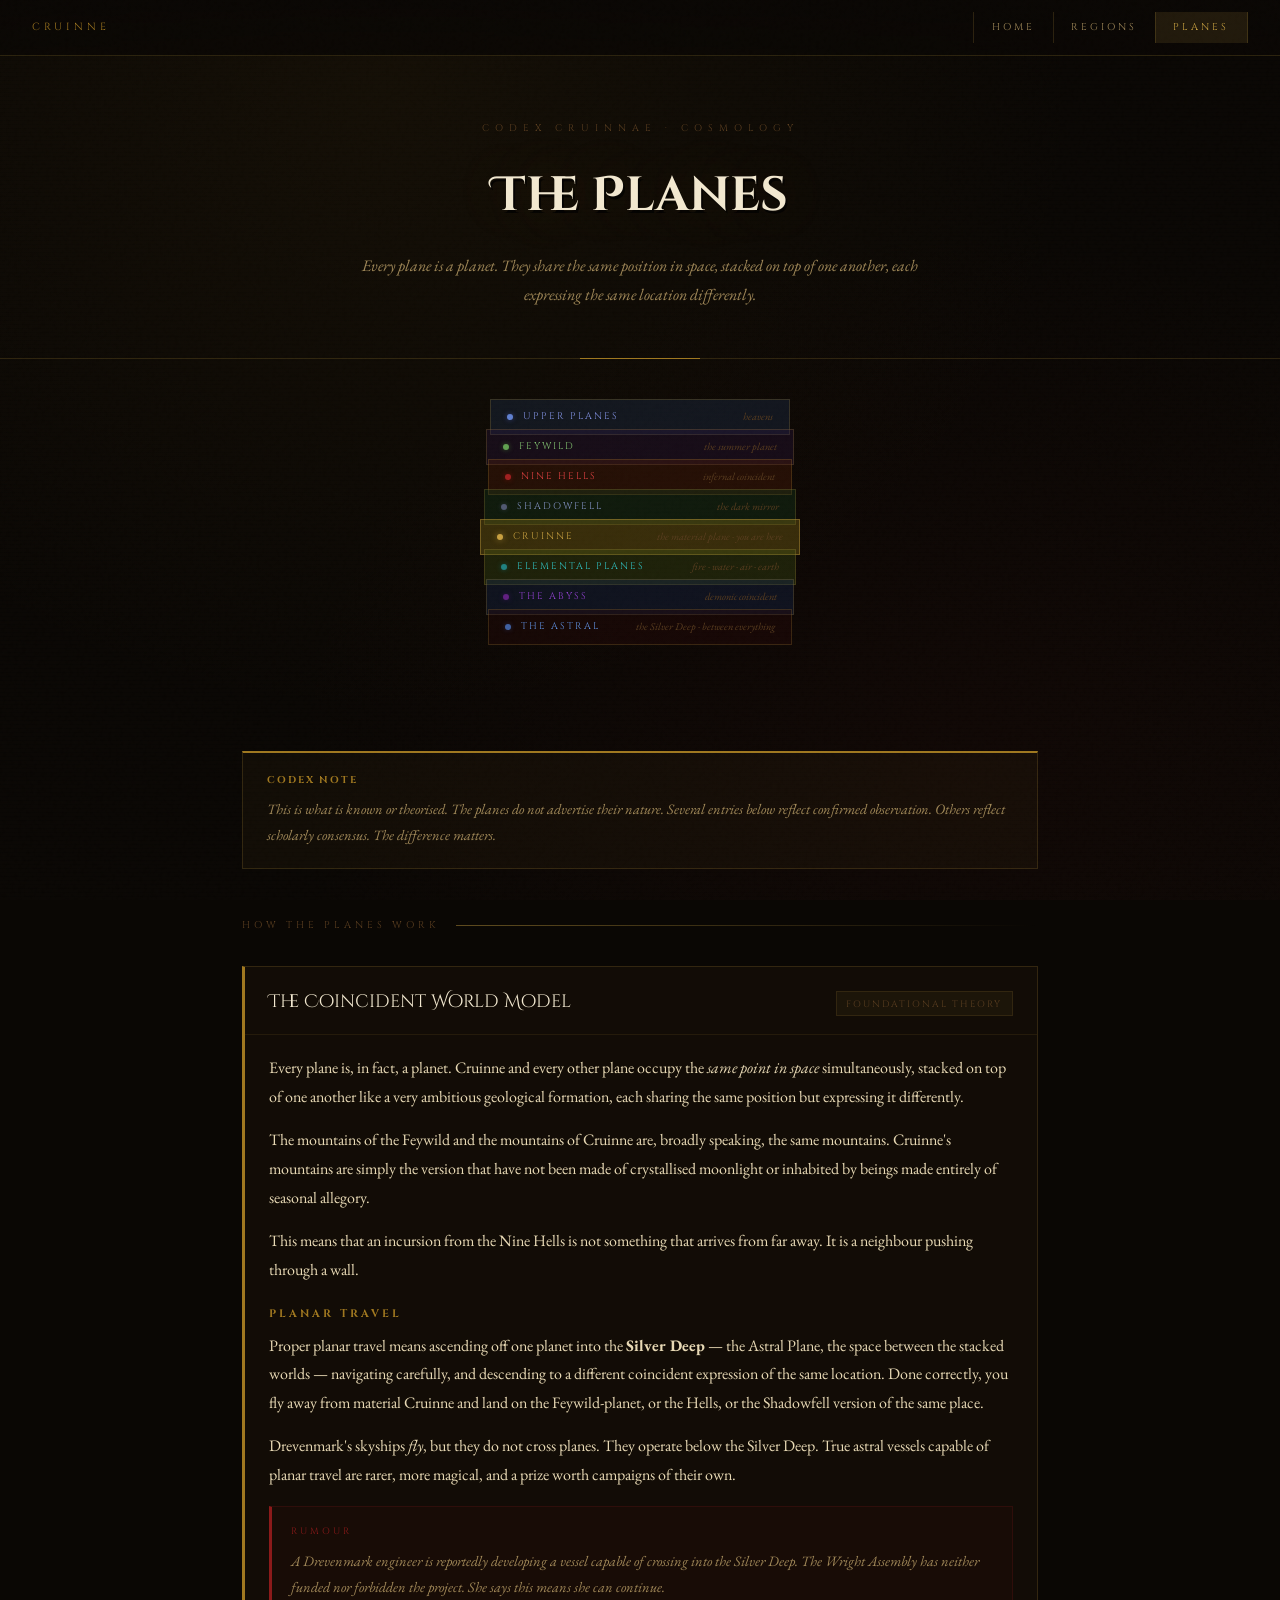
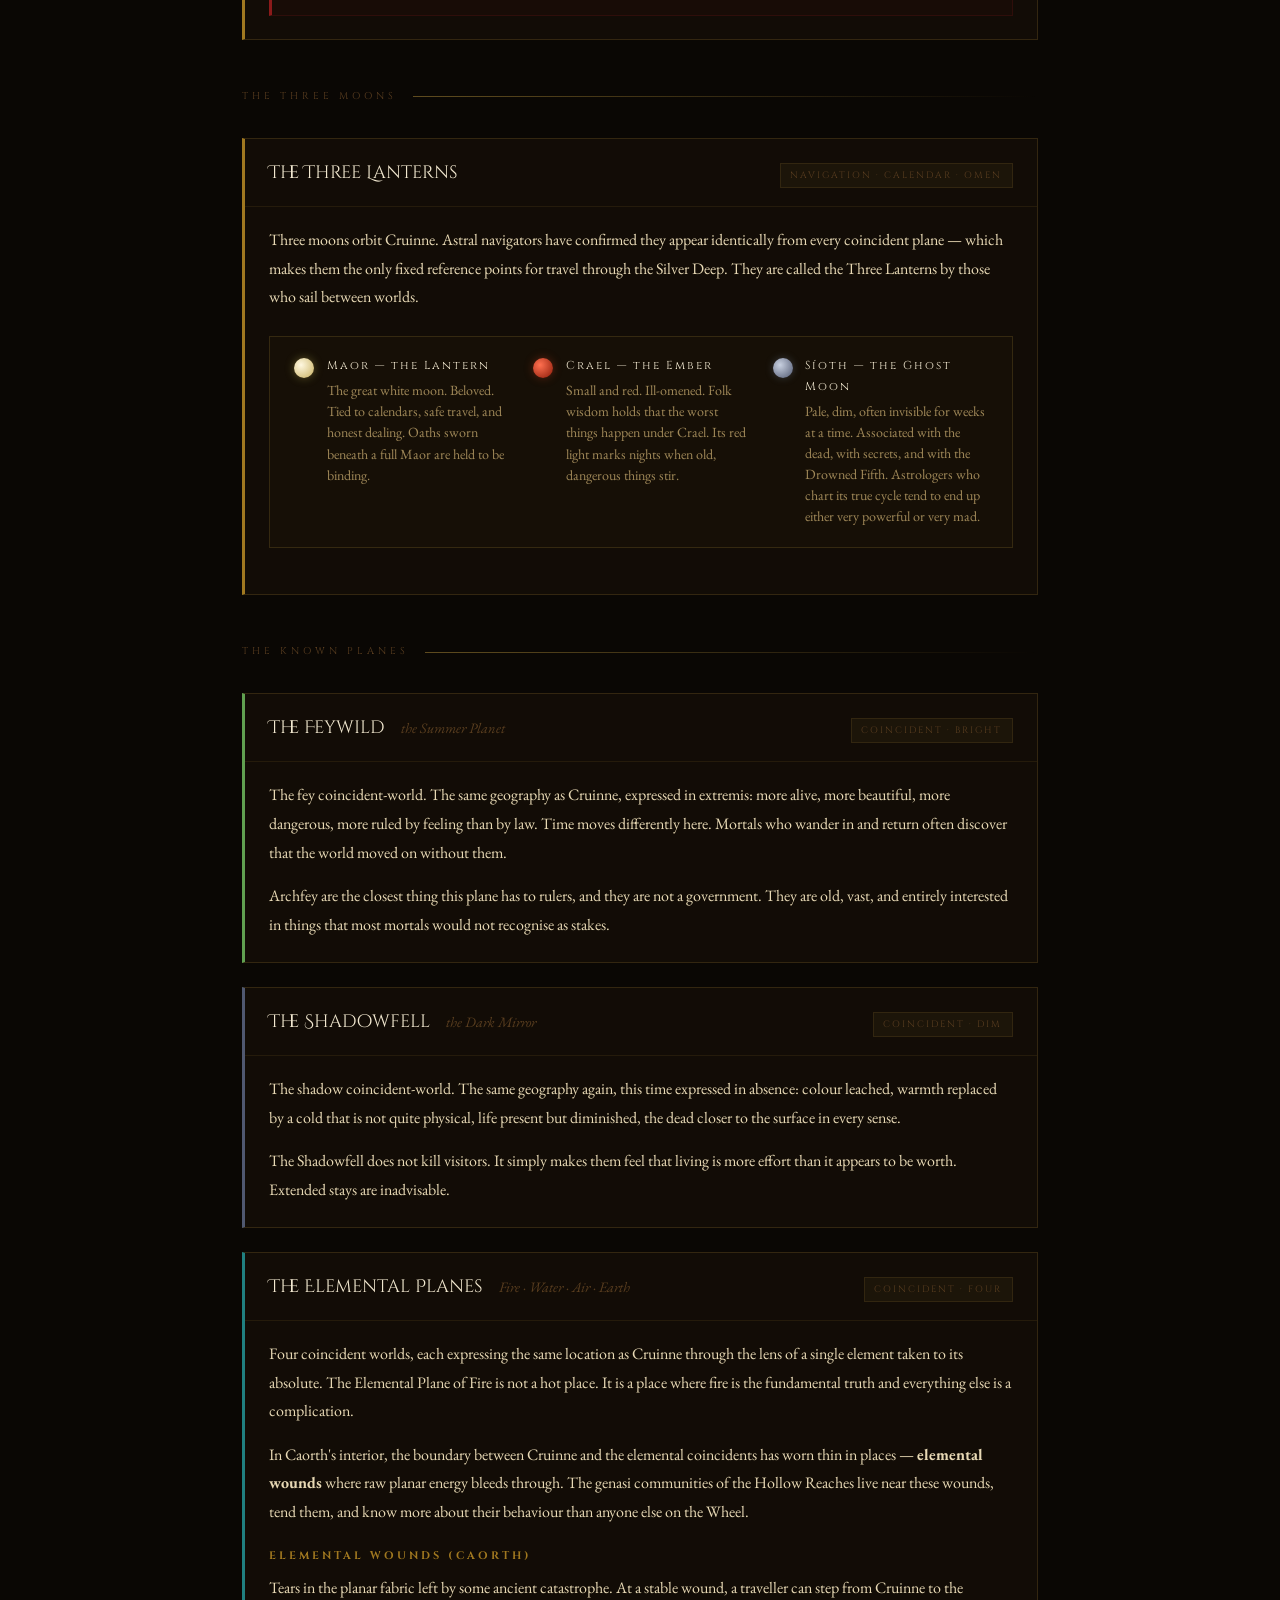
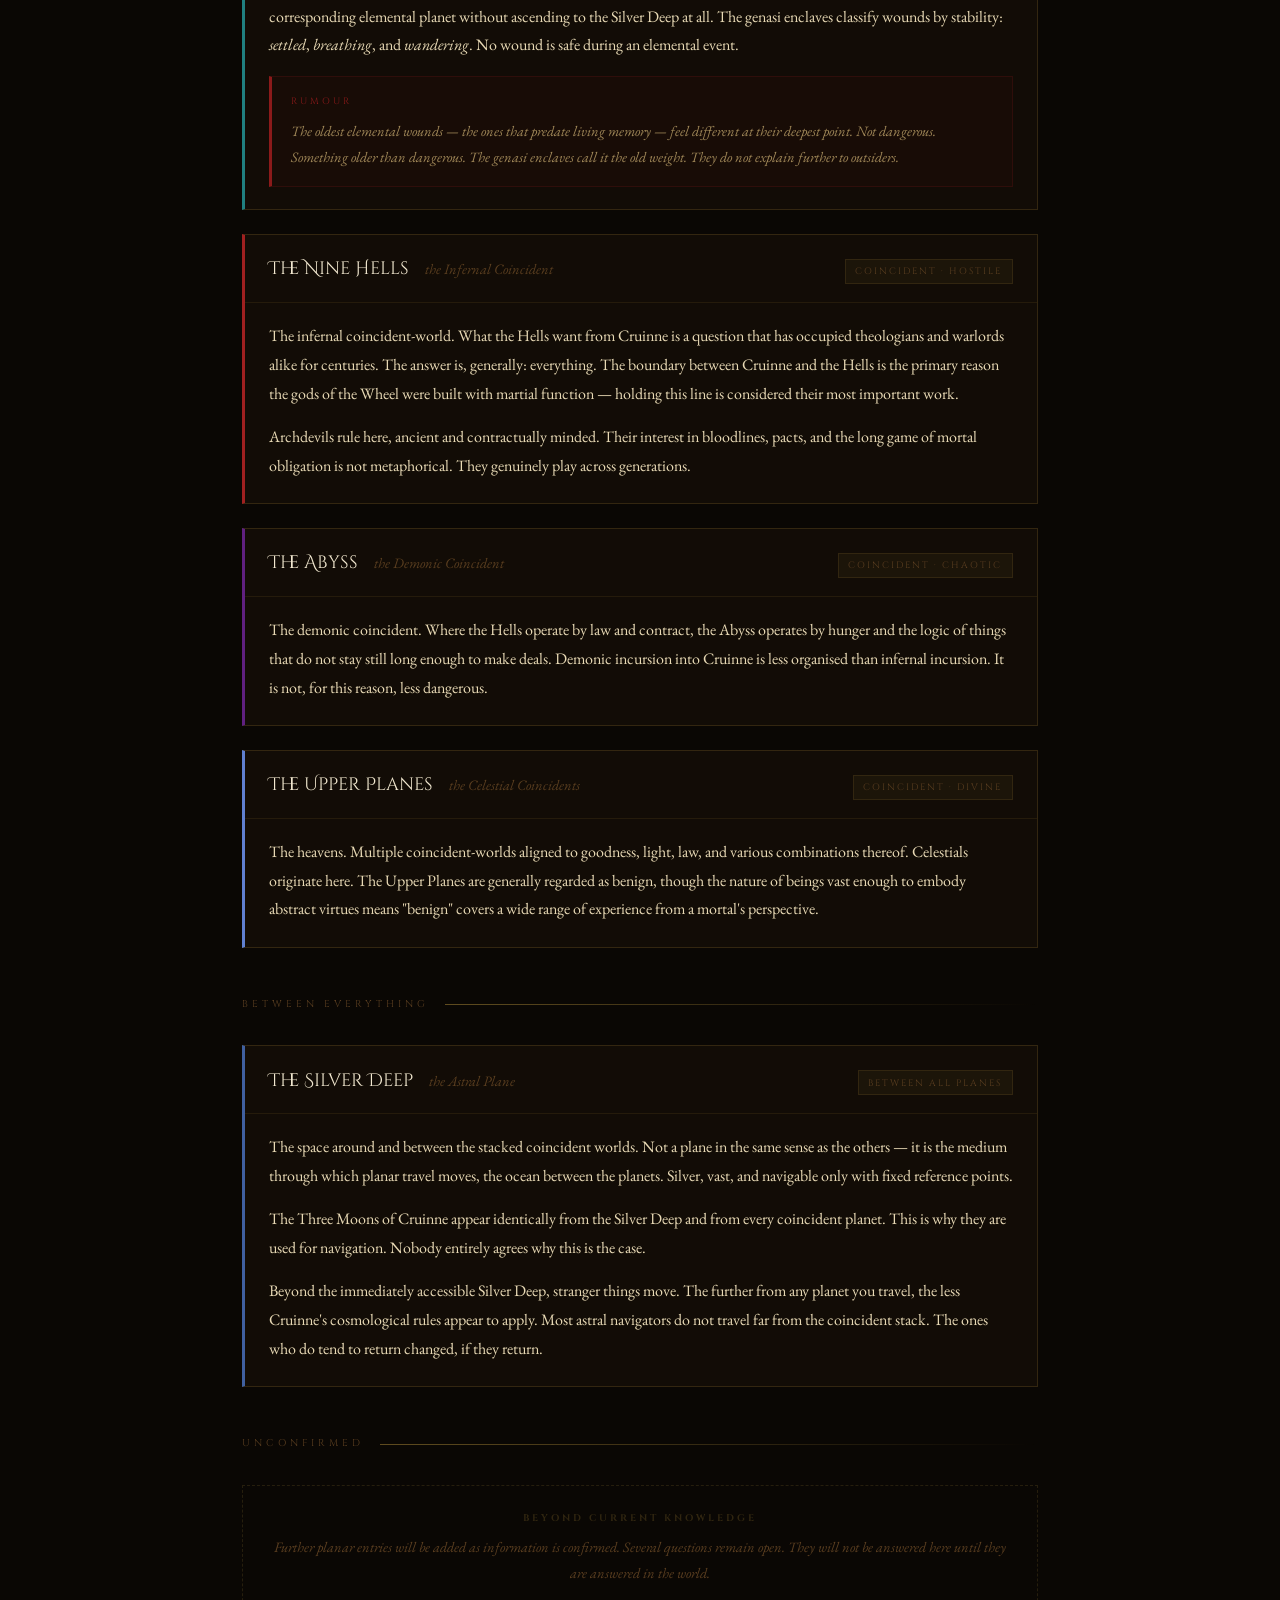
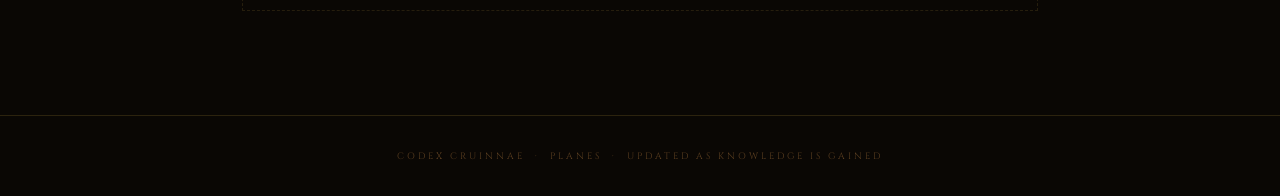
==== planes.html @ c281174d "Initial Cruinne codex site" ====
<!DOCTYPE html>
<html lang="en">
<head>
  <meta charset="UTF-8">
  <meta name="viewport" content="width=device-width, initial-scale=1.0">
  <title>Planes — Cruinne</title>
  <link rel="stylesheet" href="style.css">
  <style>
    /* stacked planes diagram */
    .planes-diagram {
      display: flex;
      justify-content: center;
      padding: 2.5rem 1rem 1.5rem;
      opacity: 0;
      animation: revealFade 1s ease 0.6s forwards;
    }

    .stack-container {
      position: relative;
      width: 320px;
      height: 280px;
      perspective: 600px;
    }

    .plane-slice {
      position: absolute;
      left: 0; right: 0;
      height: 36px;
      border: 1px solid rgba(200,160,64,0.2);
      display: flex;
      align-items: center;
      padding: 0 1rem;
      font-family: var(--font-heading);
      font-size: 0.6rem;
      letter-spacing: 2px;
      text-transform: uppercase;
      transition: border-color 0.25s, background 0.25s;
      cursor: default;
    }
    .plane-slice:hover {
      border-color: rgba(200,160,64,0.5);
      z-index: 10;
    }
    .plane-slice .slice-dot {
      width: 6px; height: 6px; border-radius: 50%;
      margin-right: 0.6rem; flex-shrink: 0;
    }
    .plane-slice .slice-label { flex: 1; }
    .plane-slice .slice-sub {
      font-style: italic;
      font-family: var(--font-body);
      font-size: 0.65rem;
      color: var(--text-faint);
      letter-spacing: 0;
      text-transform: none;
      margin-left: 0.5rem;
    }

    /* offset stacking */
    .ps-0  { top: 0;   background: rgba(30,50,80,0.35); left: 10px; right: 10px; }
    .ps-1  { top: 30px; background: rgba(40,20,60,0.35); left: 6px; right: 6px; }
    .ps-2  { top: 60px; background: rgba(80,30,10,0.35); left: 8px; right: 8px; }
    .ps-3  { top: 90px; background: rgba(20,60,30,0.35); left: 4px; right: 4px; }
    .ps-4  { top: 120px; background: rgba(120,100,20,0.4); left: 0; right: 0; border: 1px solid rgba(200,160,64,0.4); }
    .ps-5  { top: 150px; background: rgba(60,80,20,0.35); left: 4px; right: 4px; }
    .ps-6  { top: 180px; background: rgba(20,40,80,0.35); left: 6px; right: 6px; }
    .ps-7  { top: 210px; background: rgba(40,10,10,0.35); left: 8px; right: 8px; }

    .ps-4 .slice-label { color: var(--gold); }

    /* three moons note */
    .moons-note {
      display: flex;
      gap: 1.5rem;
      flex-wrap: wrap;
      margin: 1.5rem 0;
      padding: 1.2rem 1.5rem;
      background: rgba(26,18,8,0.6);
      border: 1px solid var(--border);
    }
    .moon-item {
      display: flex;
      align-items: flex-start;
      gap: 0.8rem;
      flex: 1;
      min-width: 180px;
    }
    .moon-orb {
      width: 20px; height: 20px;
      border-radius: 50%;
      flex-shrink: 0;
      margin-top: 0.1rem;
    }
    .moon-maor  { background: radial-gradient(circle at 35% 35%, #fff8e0, #c8b060); box-shadow: 0 0 10px rgba(200,180,80,0.4); }
    .moon-crael { background: radial-gradient(circle at 35% 35%, #ff7050, #8b1a08); box-shadow: 0 0 10px rgba(200,60,30,0.4); }
    .moon-sioth { background: radial-gradient(circle at 35% 35%, #c8d0e0, #505870); box-shadow: 0 0 8px rgba(140,150,180,0.3); }
    .moon-name  { font-family: var(--font-heading); font-size: 0.72rem; letter-spacing: 2px; color: var(--parchment); margin-bottom: 0.2rem; }
    .moon-desc  { font-size: 0.88rem; color: var(--text-secondary); line-height: 1.5; }

    /* plane entries: different accent colours */
    .entry.upper    { border-left-color: #6080d0; }
    .entry.material { border-left-color: var(--gold-dim); }
    .entry.feywild  { border-left-color: #60a050; }
    .entry.shadow   { border-left-color: #505870; }
    .entry.hells    { border-left-color: #a02020; }
    .entry.abyss    { border-left-color: #602080; }
    .entry.elemental{ border-left-color: #208080; }
    .entry.astral   { border-left-color: #4060a0; }

    .entry.upper:hover    { border-left-color: #8090e0; }
    .entry.material:hover { border-left-color: var(--gold); }
    .entry.feywild:hover  { border-left-color: #80d060; }
    .entry.shadow:hover   { border-left-color: #8090c0; }
    .entry.hells:hover    { border-left-color: #e04040; }
    .entry.abyss:hover    { border-left-color: #9040d0; }
    .entry.elemental:hover{ border-left-color: #30c0c0; }
    .entry.astral:hover   { border-left-color: #6090e0; }

    .unknown-block {
      border: 1px dashed rgba(200,160,64,0.15);
      padding: 1.5rem;
      text-align: center;
      color: var(--text-faint);
      font-style: italic;
      font-size: 0.9rem;
      margin-bottom: 1.5rem;
    }
    .unknown-block strong {
      display: block;
      font-family: var(--font-heading);
      font-style: normal;
      font-size: 0.6rem;
      letter-spacing: 3px;
      color: rgba(200,160,64,0.2);
      text-transform: uppercase;
      margin-bottom: 0.4rem;
    }
  </style>
</head>
<body>

<!-- NAVIGATION -->
<nav>
  <a class="nav-brand" href="index.html">Cruinne</a>
  <ul class="nav-links">
    <li><a href="index.html">Home</a></li>
    <li><a href="regions.html">Regions</a></li>
    <li><a href="planes.html" class="active">Planes</a></li>
  </ul>
</nav>

<div class="page">

  <!-- PAGE HERO -->
  <div class="page-hero">
    <div class="page-label">Codex Cruinnae · Cosmology</div>
    <h1 class="page-title">The Planes</h1>
    <p class="page-intro">Every plane is a planet. They share the same position in space, stacked on top of one another, each expressing the same location differently.</p>
  </div>

  <!-- STACK DIAGRAM -->
  <div class="planes-diagram">
    <div class="stack-container" aria-label="Diagram of coincident planes stacked in space">
      <div class="plane-slice ps-0">
        <span class="slice-dot" style="background:#6080d0; box-shadow: 0 0 5px rgba(80,100,200,0.5)"></span>
        <span class="slice-label" style="color:#8090e0">Upper Planes</span>
        <span class="slice-sub">heavens</span>
      </div>
      <div class="plane-slice ps-1">
        <span class="slice-dot" style="background:#60a050; box-shadow: 0 0 5px rgba(80,160,60,0.5)"></span>
        <span class="slice-label" style="color:#80c070">Feywild</span>
        <span class="slice-sub">the summer planet</span>
      </div>
      <div class="plane-slice ps-2">
        <span class="slice-dot" style="background:#a02020; box-shadow: 0 0 5px rgba(160,20,20,0.5)"></span>
        <span class="slice-label" style="color:#e04040">Nine Hells</span>
        <span class="slice-sub">infernal coincident</span>
      </div>
      <div class="plane-slice ps-3">
        <span class="slice-dot" style="background:#505870; box-shadow: 0 0 5px rgba(80,90,120,0.4)"></span>
        <span class="slice-label" style="color:#8090c0">Shadowfell</span>
        <span class="slice-sub">the dark mirror</span>
      </div>
      <div class="plane-slice ps-4">
        <span class="slice-dot" style="background:#c8a040; box-shadow: 0 0 6px rgba(200,160,64,0.6)"></span>
        <span class="slice-label">Cruinne</span>
        <span class="slice-sub">the material plane · you are here</span>
      </div>
      <div class="plane-slice ps-5">
        <span class="slice-dot" style="background:#208080; box-shadow: 0 0 5px rgba(20,120,120,0.5)"></span>
        <span class="slice-label" style="color:#30c0c0">Elemental Planes</span>
        <span class="slice-sub">fire · water · air · earth</span>
      </div>
      <div class="plane-slice ps-6">
        <span class="slice-dot" style="background:#602080; box-shadow: 0 0 5px rgba(80,20,120,0.5)"></span>
        <span class="slice-label" style="color:#9040d0">The Abyss</span>
        <span class="slice-sub">demonic coincident</span>
      </div>
      <div class="plane-slice ps-7">
        <span class="slice-dot" style="background:#4060a0; box-shadow: 0 0 5px rgba(60,90,160,0.4)"></span>
        <span class="slice-label" style="color:#6090e0">The Astral</span>
        <span class="slice-sub">the Silver Deep · between everything</span>
      </div>
    </div>
  </div>

  <!-- CONTENT -->
  <div class="content">

    <div class="codex-note">
      <strong>Codex Note</strong>
      This is what is known or theorised. The planes do not advertise their nature. Several entries below reflect confirmed observation. Others reflect scholarly consensus. The difference matters.
    </div>

    <!-- HOW IT WORKS -->
    <div class="section-divider" id="sd1">
      <span class="section-divider-label">How the Planes Work</span>
      <div class="section-divider-line"></div>
    </div>

    <div class="entry material" data-reveal>
      <div class="entry-header">
        <span class="entry-name">The Coincident World Model</span>
        <span class="entry-tag">Foundational Theory</span>
      </div>
      <div class="entry-body">
        <p>Every plane is, in fact, a planet. Cruinne and every other plane occupy the <em>same point in space</em> simultaneously, stacked on top of one another like a very ambitious geological formation, each sharing the same position but expressing it differently.</p>
        <p>The mountains of the Feywild and the mountains of Cruinne are, broadly speaking, the same mountains. Cruinne's mountains are simply the version that have not been made of crystallised moonlight or inhabited by beings made entirely of seasonal allegory.</p>
        <p>This means that an incursion from the Nine Hells is not something that arrives from far away. It is a neighbour pushing through a wall.</p>
        <h4>Planar Travel</h4>
        <p>Proper planar travel means ascending off one planet into the <strong>Silver Deep</strong> — the Astral Plane, the space between the stacked worlds — navigating carefully, and descending to a different coincident expression of the same location. Done correctly, you fly away from material Cruinne and land on the Feywild-planet, or the Hells, or the Shadowfell version of the same place.</p>
        <p>Drevenmark's skyships <em>fly</em>, but they do not cross planes. They operate below the Silver Deep. True astral vessels capable of planar travel are rarer, more magical, and a prize worth campaigns of their own.</p>
        <div class="rumour-box">
          A Drevenmark engineer is reportedly developing a vessel capable of crossing into the Silver Deep. The Wright Assembly has neither funded nor forbidden the project. She says this means she can continue.
        </div>
      </div>
    </div>

    <!-- THREE MOONS -->
    <div class="section-divider" id="sd2">
      <span class="section-divider-label">The Three Moons</span>
      <div class="section-divider-line"></div>
    </div>

    <div class="entry material" data-reveal>
      <div class="entry-header">
        <span class="entry-name">The Three Lanterns</span>
        <span class="entry-tag">Navigation · Calendar · Omen</span>
      </div>
      <div class="entry-body">
        <p>Three moons orbit Cruinne. Astral navigators have confirmed they appear identically from every coincident plane — which makes them the only fixed reference points for travel through the Silver Deep. They are called the Three Lanterns by those who sail between worlds.</p>
        <div class="moons-note">
          <div class="moon-item">
            <div class="moon-orb moon-maor"></div>
            <div>
              <div class="moon-name">Maor — the Lantern</div>
              <div class="moon-desc">The great white moon. Beloved. Tied to calendars, safe travel, and honest dealing. Oaths sworn beneath a full Maor are held to be binding.</div>
            </div>
          </div>
          <div class="moon-item">
            <div class="moon-orb moon-crael"></div>
            <div>
              <div class="moon-name">Crael — the Ember</div>
              <div class="moon-desc">Small and red. Ill-omened. Folk wisdom holds that the worst things happen under Crael. Its red light marks nights when old, dangerous things stir.</div>
            </div>
          </div>
          <div class="moon-item">
            <div class="moon-orb moon-sioth"></div>
            <div>
              <div class="moon-name">Síoth — the Ghost Moon</div>
              <div class="moon-desc">Pale, dim, often invisible for weeks at a time. Associated with the dead, with secrets, and with the Drowned Fifth. Astrologers who chart its true cycle tend to end up either very powerful or very mad.</div>
            </div>
          </div>
        </div>
      </div>
    </div>

    <!-- THE PLANES -->
    <div class="section-divider" id="sd3">
      <span class="section-divider-label">The Known Planes</span>
      <div class="section-divider-line"></div>
    </div>

    <div class="entry feywild" data-reveal>
      <div class="entry-header">
        <span class="entry-name">The Feywild</span>
        <span class="entry-epithet">the Summer Planet</span>
        <span class="entry-tag">Coincident · Bright</span>
      </div>
      <div class="entry-body">
        <p>The fey coincident-world. The same geography as Cruinne, expressed in extremis: more alive, more beautiful, more dangerous, more ruled by feeling than by law. Time moves differently here. Mortals who wander in and return often discover that the world moved on without them.</p>
        <p>Archfey are the closest thing this plane has to rulers, and they are not a government. They are old, vast, and entirely interested in things that most mortals would not recognise as stakes.</p>
      </div>
    </div>

    <div class="entry shadow" data-reveal>
      <div class="entry-header">
        <span class="entry-name">The Shadowfell</span>
        <span class="entry-epithet">the Dark Mirror</span>
        <span class="entry-tag">Coincident · Dim</span>
      </div>
      <div class="entry-body">
        <p>The shadow coincident-world. The same geography again, this time expressed in absence: colour leached, warmth replaced by a cold that is not quite physical, life present but diminished, the dead closer to the surface in every sense.</p>
        <p>The Shadowfell does not kill visitors. It simply makes them feel that living is more effort than it appears to be worth. Extended stays are inadvisable.</p>
      </div>
    </div>

    <div class="entry elemental" data-reveal>
      <div class="entry-header">
        <span class="entry-name">The Elemental Planes</span>
        <span class="entry-epithet">Fire · Water · Air · Earth</span>
        <span class="entry-tag">Coincident · Four</span>
      </div>
      <div class="entry-body">
        <p>Four coincident worlds, each expressing the same location as Cruinne through the lens of a single element taken to its absolute. The Elemental Plane of Fire is not a hot place. It is a place where fire is the fundamental truth and everything else is a complication.</p>
        <p>In Caorth's interior, the boundary between Cruinne and the elemental coincidents has worn thin in places — <strong>elemental wounds</strong> where raw planar energy bleeds through. The genasi communities of the Hollow Reaches live near these wounds, tend them, and know more about their behaviour than anyone else on the Wheel.</p>
        <h4>Elemental Wounds (Caorth)</h4>
        <p>Tears in the planar fabric left by some ancient catastrophe. At a stable wound, a traveller can step from Cruinne to the corresponding elemental planet without ascending to the Silver Deep at all. The genasi enclaves classify wounds by stability: <em>settled</em>, <em>breathing</em>, and <em>wandering</em>. No wound is safe during an elemental event.</p>
        <div class="rumour-box">
          The oldest elemental wounds — the ones that predate living memory — feel different at their deepest point. Not dangerous. Something older than dangerous. The genasi enclaves call it <em>the old weight</em>. They do not explain further to outsiders.
        </div>
      </div>
    </div>

    <div class="entry hells" data-reveal>
      <div class="entry-header">
        <span class="entry-name">The Nine Hells</span>
        <span class="entry-epithet">the Infernal Coincident</span>
        <span class="entry-tag">Coincident · Hostile</span>
      </div>
      <div class="entry-body">
        <p>The infernal coincident-world. What the Hells want from Cruinne is a question that has occupied theologians and warlords alike for centuries. The answer is, generally: everything. The boundary between Cruinne and the Hells is the primary reason the gods of the Wheel were built with martial function — holding this line is considered their most important work.</p>
        <p>Archdevils rule here, ancient and contractually minded. Their interest in bloodlines, pacts, and the long game of mortal obligation is not metaphorical. They genuinely play across generations.</p>
      </div>
    </div>

    <div class="entry abyss" data-reveal>
      <div class="entry-header">
        <span class="entry-name">The Abyss</span>
        <span class="entry-epithet">the Demonic Coincident</span>
        <span class="entry-tag">Coincident · Chaotic</span>
      </div>
      <div class="entry-body">
        <p>The demonic coincident. Where the Hells operate by law and contract, the Abyss operates by hunger and the logic of things that do not stay still long enough to make deals. Demonic incursion into Cruinne is less organised than infernal incursion. It is not, for this reason, less dangerous.</p>
      </div>
    </div>

    <div class="entry upper" data-reveal>
      <div class="entry-header">
        <span class="entry-name">The Upper Planes</span>
        <span class="entry-epithet">the Celestial Coincidents</span>
        <span class="entry-tag">Coincident · Divine</span>
      </div>
      <div class="entry-body">
        <p>The heavens. Multiple coincident-worlds aligned to goodness, light, law, and various combinations thereof. Celestials originate here. The Upper Planes are generally regarded as benign, though the nature of beings vast enough to embody abstract virtues means "benign" covers a wide range of experience from a mortal's perspective.</p>
      </div>
    </div>

    <!-- ASTRAL -->
    <div class="section-divider" id="sd4">
      <span class="section-divider-label">Between Everything</span>
      <div class="section-divider-line"></div>
    </div>

    <div class="entry astral" data-reveal>
      <div class="entry-header">
        <span class="entry-name">The Silver Deep</span>
        <span class="entry-epithet">the Astral Plane</span>
        <span class="entry-tag">Between All Planes</span>
      </div>
      <div class="entry-body">
        <p>The space around and between the stacked coincident worlds. Not a plane in the same sense as the others — it is the medium through which planar travel moves, the ocean between the planets. Silver, vast, and navigable only with fixed reference points.</p>
        <p>The Three Moons of Cruinne appear identically from the Silver Deep and from every coincident planet. This is why they are used for navigation. Nobody entirely agrees why this is the case.</p>
        <p>Beyond the immediately accessible Silver Deep, stranger things move. The further from any planet you travel, the less Cruinne's cosmological rules appear to apply. Most astral navigators do not travel far from the coincident stack. The ones who do tend to return changed, if they return.</p>
      </div>
    </div>

    <!-- UNKNOWN -->
    <div class="section-divider" id="sd5">
      <span class="section-divider-label">Unconfirmed</span>
      <div class="section-divider-line"></div>
    </div>

    <div class="unknown-block" data-reveal>
      <strong>Beyond Current Knowledge</strong>
      Further planar entries will be added as information is confirmed. Several questions remain open. They will not be answered here until they are answered in the world.
    </div>

  </div><!-- /content -->

  <footer>
    Codex Cruinnae &nbsp;·&nbsp; Planes &nbsp;·&nbsp; Updated as knowledge is gained
  </footer>
</div>

<script>
  const observer = new IntersectionObserver((entries) => {
    entries.forEach(e => {
      if (e.isIntersecting) {
        e.target.classList.add('visible');
        observer.unobserve(e.target);
      }
    });
  }, { threshold: 0.08 });

  document.querySelectorAll('[data-reveal], .section-divider').forEach((el, i) => {
    if (el.hasAttribute('data-reveal')) {
      el.style.transitionDelay = `${(i % 3) * 0.06}s`;
    }
    observer.observe(el);
  });
</script>

</body>
</html>
---- style.css ----
/* ═══════════════════════════════════════════════
   CRUINNE LORE CODEX — Shared Stylesheet
   ═══════════════════════════════════════════════ */

@import url('https://fonts.googleapis.com/css2?family=Cinzel+Decorative:wght@400;700&family=Cinzel:wght@400;600;700&family=EB+Garamond:ital,wght@0,400;0,500;0,600;1,400;1,500&display=swap');

/* ── RESET & ROOT ── */
*, *::before, *::after { margin: 0; padding: 0; box-sizing: border-box; }

:root {
  --ink:           #0a0704;
  --ink-mid:       #110d06;
  --ink-surface:   #1a1208;
  --parchment:     #f2e8d0;
  --parchment-dim: #d4c090;
  --parchment-ghost: rgba(242,232,208,0.06);
  --gold:          #c8a040;
  --gold-dim:      #a07820;
  --gold-ghost:    rgba(200,160,64,0.12);
  --ember:         #c04040;
  --ember-dim:     #8b1a1a;
  --text-primary:  #e8d9b5;
  --text-secondary:#a08858;
  --text-faint:    #5a3e20;
  --border:        rgba(200,160,64,0.18);
  --border-strong: rgba(200,160,64,0.45);
  --scan-line:     rgba(0,0,0,0.18);

  --font-display:  'Cinzel Decorative', serif;
  --font-heading:  'Cinzel', serif;
  --font-body:     'EB Garamond', Georgia, serif;

  --ease-out: cubic-bezier(0.16, 1, 0.3, 1);
}

html { scroll-behavior: smooth; }

body {
  background-color: var(--ink);
  background-image:
    radial-gradient(ellipse at 30% 10%, rgba(160,120,32,0.07) 0%, transparent 55%),
    radial-gradient(ellipse at 75% 85%, rgba(139,26,26,0.05) 0%, transparent 50%),
    repeating-linear-gradient(
      0deg,
      transparent,
      transparent 3px,
      var(--scan-line) 3px,
      var(--scan-line) 4px
    );
  background-attachment: fixed;
  color: var(--text-primary);
  font-family: var(--font-body);
  font-size: 17px;
  line-height: 1.8;
  min-height: 100vh;
  cursor: default;
}

/* Grain overlay */
body::before {
  content: '';
  position: fixed;
  inset: 0;
  background-image: url("data:image/svg+xml,%3Csvg viewBox='0 0 256 256' xmlns='http://www.w3.org/2000/svg'%3E%3Cfilter id='noise'%3E%3CfeTurbulence type='fractalNoise' baseFrequency='0.9' numOctaves='4' stitchTiles='stitch'/%3E%3C/filter%3E%3Crect width='100%25' height='100%25' filter='url(%23noise)' opacity='0.04'/%3E%3C/svg%3E");
  pointer-events: none;
  z-index: 9999;
  opacity: 0.4;
}

/* ── NAVIGATION ── */
nav {
  position: fixed;
  top: 0;
  left: 0;
  right: 0;
  z-index: 100;
  background: linear-gradient(to bottom, rgba(10,7,4,0.97), rgba(10,7,4,0.85));
  border-bottom: 1px solid var(--border);
  backdrop-filter: blur(8px);
  -webkit-backdrop-filter: blur(8px);
  padding: 0 2rem;
  height: 56px;
  display: flex;
  align-items: center;
  justify-content: space-between;
}

.nav-brand {
  font-family: var(--font-heading);
  font-size: 0.65rem;
  letter-spacing: 4px;
  color: var(--gold-dim);
  text-transform: uppercase;
  text-decoration: none;
  transition: color 0.2s;
}
.nav-brand:hover { color: var(--gold); }

.nav-links {
  display: flex;
  align-items: center;
  gap: 0;
  list-style: none;
}

.nav-links a {
  font-family: var(--font-heading);
  font-size: 0.62rem;
  letter-spacing: 3px;
  text-transform: uppercase;
  color: var(--text-secondary);
  text-decoration: none;
  padding: 0.4rem 1.1rem;
  border-left: 1px solid var(--border);
  transition: color 0.2s, background 0.2s;
  display: block;
}
.nav-links a:hover,
.nav-links a.active {
  color: var(--gold);
  background: var(--gold-ghost);
}
.nav-links li:last-child a { border-right: 1px solid var(--border); }

/* ── PAGE WRAPPER ── */
.page {
  padding-top: 56px;
  min-height: 100vh;
}

/* ── HERO (landing) ── */
.hero {
  display: flex;
  flex-direction: column;
  align-items: center;
  justify-content: center;
  min-height: calc(100vh - 56px);
  padding: 4rem 2rem;
  text-align: center;
  position: relative;
  overflow: hidden;
}

.hero::before {
  content: '';
  position: absolute;
  inset: 0;
  background:
    radial-gradient(ellipse 70% 50% at 50% 45%, rgba(160,120,32,0.08) 0%, transparent 70%),
    radial-gradient(ellipse 40% 30% at 50% 45%, rgba(200,160,64,0.05) 0%, transparent 60%);
  pointer-events: none;
}

/* Decorative circle behind title */
.hero-ring {
  position: absolute;
  width: 600px;
  height: 600px;
  border-radius: 50%;
  border: 1px solid rgba(200,160,64,0.06);
  top: 50%;
  left: 50%;
  transform: translate(-50%, -50%);
  pointer-events: none;
}
.hero-ring::before {
  content: '';
  position: absolute;
  inset: 30px;
  border-radius: 50%;
  border: 1px solid rgba(200,160,64,0.04);
}

.hero-eyebrow {
  font-family: var(--font-heading);
  font-size: 0.65rem;
  letter-spacing: 6px;
  color: var(--text-faint);
  text-transform: uppercase;
  margin-bottom: 1.5rem;
  opacity: 0;
  animation: revealUp 0.8s var(--ease-out) 0.2s forwards;
}

.hero-title {
  font-family: var(--font-display);
  font-size: clamp(2.2rem, 6vw, 4.5rem);
  font-weight: 700;
  color: var(--parchment);
  line-height: 1.1;
  text-shadow:
    0 0 80px rgba(200,160,64,0.3),
    0 0 160px rgba(200,160,64,0.1),
    2px 4px 0 rgba(0,0,0,0.8);
  margin-bottom: 1rem;
  opacity: 0;
  animation: revealUp 1s var(--ease-out) 0.45s forwards;
}

.hero-subtitle {
  font-family: var(--font-body);
  font-style: italic;
  font-size: clamp(1rem, 2.5vw, 1.4rem);
  color: var(--text-secondary);
  margin-bottom: 3.5rem;
  opacity: 0;
  animation: revealUp 0.8s var(--ease-out) 0.7s forwards;
}

.hero-rule {
  width: 200px;
  height: 1px;
  background: linear-gradient(to right, transparent, var(--gold-dim), transparent);
  margin: 0 auto 3.5rem;
  opacity: 0;
  animation: revealFade 0.8s ease 0.9s forwards;
}

/* ── LORE CARDS (landing navigation) ── */
.lore-cards {
  display: flex;
  gap: 1.5rem;
  flex-wrap: wrap;
  justify-content: center;
  opacity: 0;
  animation: revealUp 0.8s var(--ease-out) 1.1s forwards;
}

.lore-card {
  display: block;
  text-decoration: none;
  width: 240px;
  padding: 2rem 1.5rem 1.8rem;
  background: rgba(26,18,8,0.8);
  border: 1px solid var(--border);
  border-top: 2px solid var(--gold-dim);
  position: relative;
  overflow: hidden;
  transition: border-color 0.3s, transform 0.3s var(--ease-out), box-shadow 0.3s;
}

.lore-card::before {
  content: '';
  position: absolute;
  inset: 0;
  background: linear-gradient(135deg, var(--gold-ghost) 0%, transparent 60%);
  opacity: 0;
  transition: opacity 0.3s;
}

.lore-card:hover {
  border-color: var(--gold);
  border-top-color: var(--gold);
  transform: translateY(-4px);
  box-shadow: 0 8px 40px rgba(200,160,64,0.12), 0 0 0 1px rgba(200,160,64,0.1);
}
.lore-card:hover::before { opacity: 1; }

.lore-card-glyph {
  font-size: 1.8rem;
  color: var(--gold-dim);
  margin-bottom: 1rem;
  display: block;
  transition: color 0.3s;
}
.lore-card:hover .lore-card-glyph { color: var(--gold); }

.lore-card-title {
  font-family: var(--font-heading);
  font-size: 0.8rem;
  letter-spacing: 3px;
  text-transform: uppercase;
  color: var(--parchment);
  margin-bottom: 0.5rem;
  display: block;
}

.lore-card-desc {
  font-family: var(--font-body);
  font-size: 0.88rem;
  color: var(--text-secondary);
  line-height: 1.5;
}

.lore-card-arrow {
  position: absolute;
  bottom: 1rem;
  right: 1.2rem;
  font-family: var(--font-heading);
  font-size: 0.6rem;
  letter-spacing: 2px;
  color: var(--text-faint);
  text-transform: uppercase;
  transition: color 0.3s, right 0.3s;
}
.lore-card:hover .lore-card-arrow {
  color: var(--gold-dim);
  right: 0.9rem;
}

/* ── INNER PAGE HERO ── */
.page-hero {
  padding: 4rem 2rem 3rem;
  text-align: center;
  position: relative;
  border-bottom: 1px solid var(--border);
}

.page-hero::after {
  content: '';
  position: absolute;
  bottom: -1px;
  left: 50%;
  transform: translateX(-50%);
  width: 120px;
  height: 1px;
  background: var(--gold-dim);
}

.page-label {
  font-family: var(--font-heading);
  font-size: 0.6rem;
  letter-spacing: 6px;
  color: var(--text-faint);
  text-transform: uppercase;
  margin-bottom: 1rem;
  opacity: 0;
  animation: revealUp 0.6s var(--ease-out) 0.1s forwards;
}

.page-title {
  font-family: var(--font-display);
  font-size: clamp(1.8rem, 4vw, 3rem);
  color: var(--parchment);
  text-shadow: 0 0 60px rgba(200,160,64,0.2), 2px 3px 0 rgba(0,0,0,0.8);
  margin-bottom: 0.8rem;
  opacity: 0;
  animation: revealUp 0.7s var(--ease-out) 0.25s forwards;
}

.page-intro {
  font-style: italic;
  color: var(--text-secondary);
  max-width: 600px;
  margin: 0 auto;
  font-size: 1rem;
  opacity: 0;
  animation: revealUp 0.6s var(--ease-out) 0.4s forwards;
}

/* ── CONTENT AREA ── */
.content {
  max-width: 860px;
  margin: 0 auto;
  padding: 3rem 2rem 5rem;
}

/* ── ENTRY BLOCKS ── */
.entry {
  border: 1px solid var(--border);
  border-left: 3px solid var(--gold-dim);
  margin-bottom: 1.5rem;
  background: rgba(26,18,8,0.5);
  opacity: 0;
  transform: translateY(12px);
  transition: opacity 0.6s ease, transform 0.6s var(--ease-out),
              border-color 0.25s, box-shadow 0.25s;
}
.entry.visible {
  opacity: 1;
  transform: translateY(0);
}
.entry:hover {
  border-left-color: var(--gold);
  box-shadow: -2px 0 20px rgba(200,160,64,0.08), inset 0 0 40px rgba(200,160,64,0.02);
}

.entry-header {
  padding: 1.2rem 1.5rem 1rem;
  border-bottom: 1px solid rgba(200,160,64,0.1);
  display: flex;
  align-items: baseline;
  gap: 1rem;
  flex-wrap: wrap;
}

.entry-name {
  font-family: var(--font-display);
  font-size: 1.1rem;
  color: var(--parchment);
  flex-shrink: 0;
}

.entry-epithet {
  font-style: italic;
  color: var(--text-faint);
  font-size: 0.9rem;
}

.entry-tag {
  margin-left: auto;
  font-family: var(--font-heading);
  font-size: 0.58rem;
  letter-spacing: 2px;
  color: var(--text-faint);
  text-transform: uppercase;
  background: rgba(200,160,64,0.06);
  border: 1px solid rgba(200,160,64,0.12);
  padding: 0.2rem 0.6rem;
  white-space: nowrap;
}

.entry-body {
  padding: 1.2rem 1.5rem 1.4rem;
}

.entry-body p {
  color: var(--text-primary);
  margin-bottom: 0.9rem;
  font-size: 1rem;
  line-height: 1.8;
}
.entry-body p:last-child { margin-bottom: 0; }

.entry-body h4 {
  font-family: var(--font-heading);
  font-size: 0.68rem;
  letter-spacing: 3px;
  color: var(--gold-dim);
  text-transform: uppercase;
  margin: 1.2rem 0 0.5rem;
}

/* ── RUMOUR BOX ── */
.rumour-box {
  background: rgba(139,26,26,0.06);
  border: 1px solid rgba(139,26,26,0.2);
  border-left: 3px solid var(--ember-dim);
  padding: 1rem 1.2rem;
  margin-top: 1rem;
  font-size: 0.9rem;
  font-style: italic;
  color: var(--text-secondary);
}

.rumour-box::before {
  content: 'Rumour';
  display: block;
  font-family: var(--font-heading);
  font-style: normal;
  font-size: 0.58rem;
  letter-spacing: 3px;
  color: var(--ember-dim);
  text-transform: uppercase;
  margin-bottom: 0.5rem;
}

/* ── SECTION DIVIDER ── */
.section-divider {
  display: flex;
  align-items: center;
  gap: 1rem;
  margin: 3rem 0 2rem;
  opacity: 0;
  animation: revealFade 0.8s ease forwards;
}
.section-divider.visible { opacity: 1; }

.section-divider-label {
  font-family: var(--font-heading);
  font-size: 0.62rem;
  letter-spacing: 4px;
  color: var(--text-faint);
  text-transform: uppercase;
  white-space: nowrap;
}

.section-divider-line {
  flex: 1;
  height: 1px;
  background: linear-gradient(to right, var(--border-strong), transparent);
}

/* ── CODEX NOTE ── */
.codex-note {
  background: rgba(200,160,64,0.04);
  border: 1px solid var(--border);
  border-top: 2px solid var(--gold-dim);
  padding: 1.2rem 1.5rem;
  margin-bottom: 2.5rem;
  font-size: 0.9rem;
  color: var(--text-secondary);
  font-style: italic;
}
.codex-note strong {
  font-family: var(--font-heading);
  font-style: normal;
  font-size: 0.62rem;
  letter-spacing: 2px;
  color: var(--gold-dim);
  display: block;
  margin-bottom: 0.4rem;
  text-transform: uppercase;
}

/* ── FOOTER ── */
footer {
  border-top: 1px solid var(--border);
  padding: 2rem;
  text-align: center;
  font-family: var(--font-heading);
  font-size: 0.58rem;
  letter-spacing: 3px;
  color: var(--text-faint);
  text-transform: uppercase;
}

/* ── ANIMATIONS ── */
@keyframes revealUp {
  from { opacity: 0; transform: translateY(16px); }
  to   { opacity: 1; transform: translateY(0); }
}

@keyframes revealFade {
  from { opacity: 0; }
  to   { opacity: 1; }
}

/* ── UTILITIES ── */
.ornament {
  color: var(--gold-dim);
  font-size: 0.8rem;
  letter-spacing: 6px;
}

/* ── RESPONSIVE ── */
@media (max-width: 600px) {
  nav { padding: 0 1rem; }
  .nav-brand { display: none; }
  .nav-links a { padding: 0.4rem 0.7rem; letter-spacing: 2px; font-size: 0.58rem; }
  .hero { padding: 3rem 1.2rem; }
  .lore-card { width: 100%; max-width: 320px; }
  .content { padding: 2rem 1.2rem 4rem; }
  .entry-header { flex-direction: column; gap: 0.3rem; }
  .entry-tag { margin-left: 0; }
}
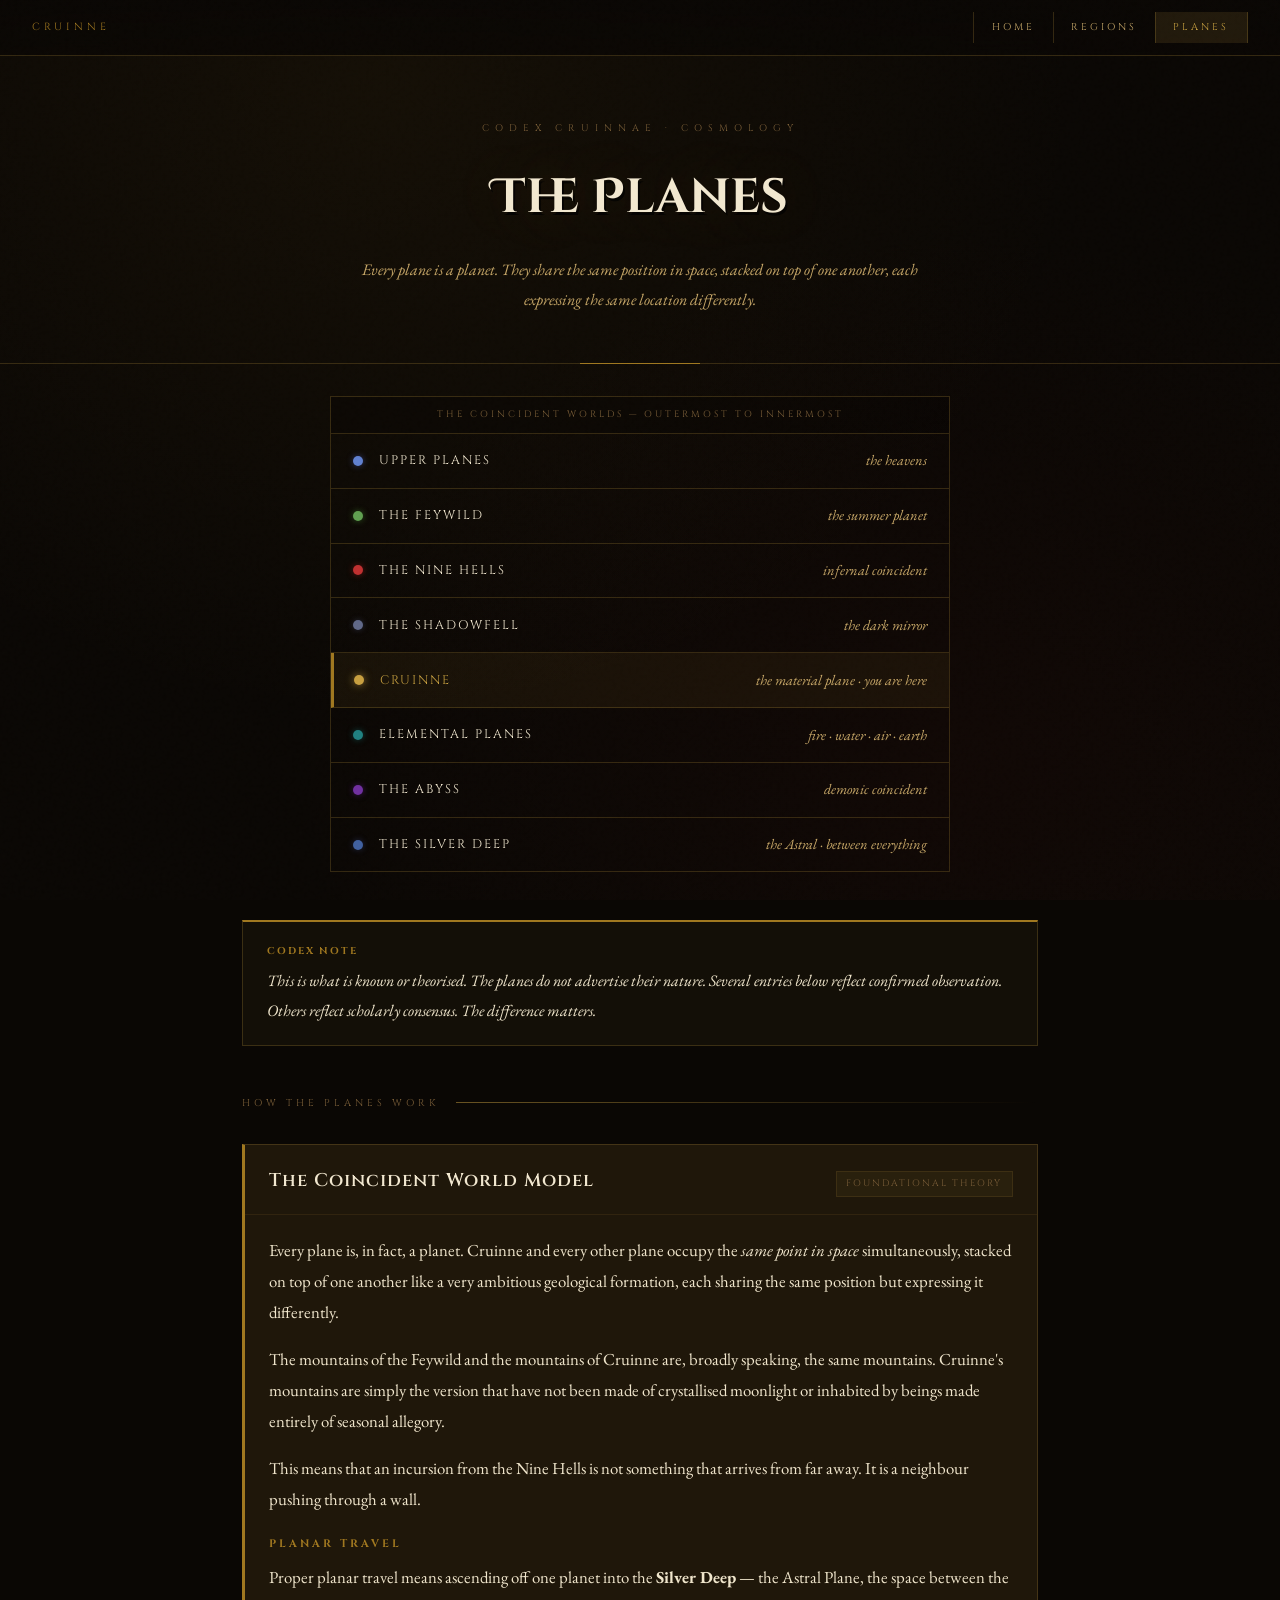
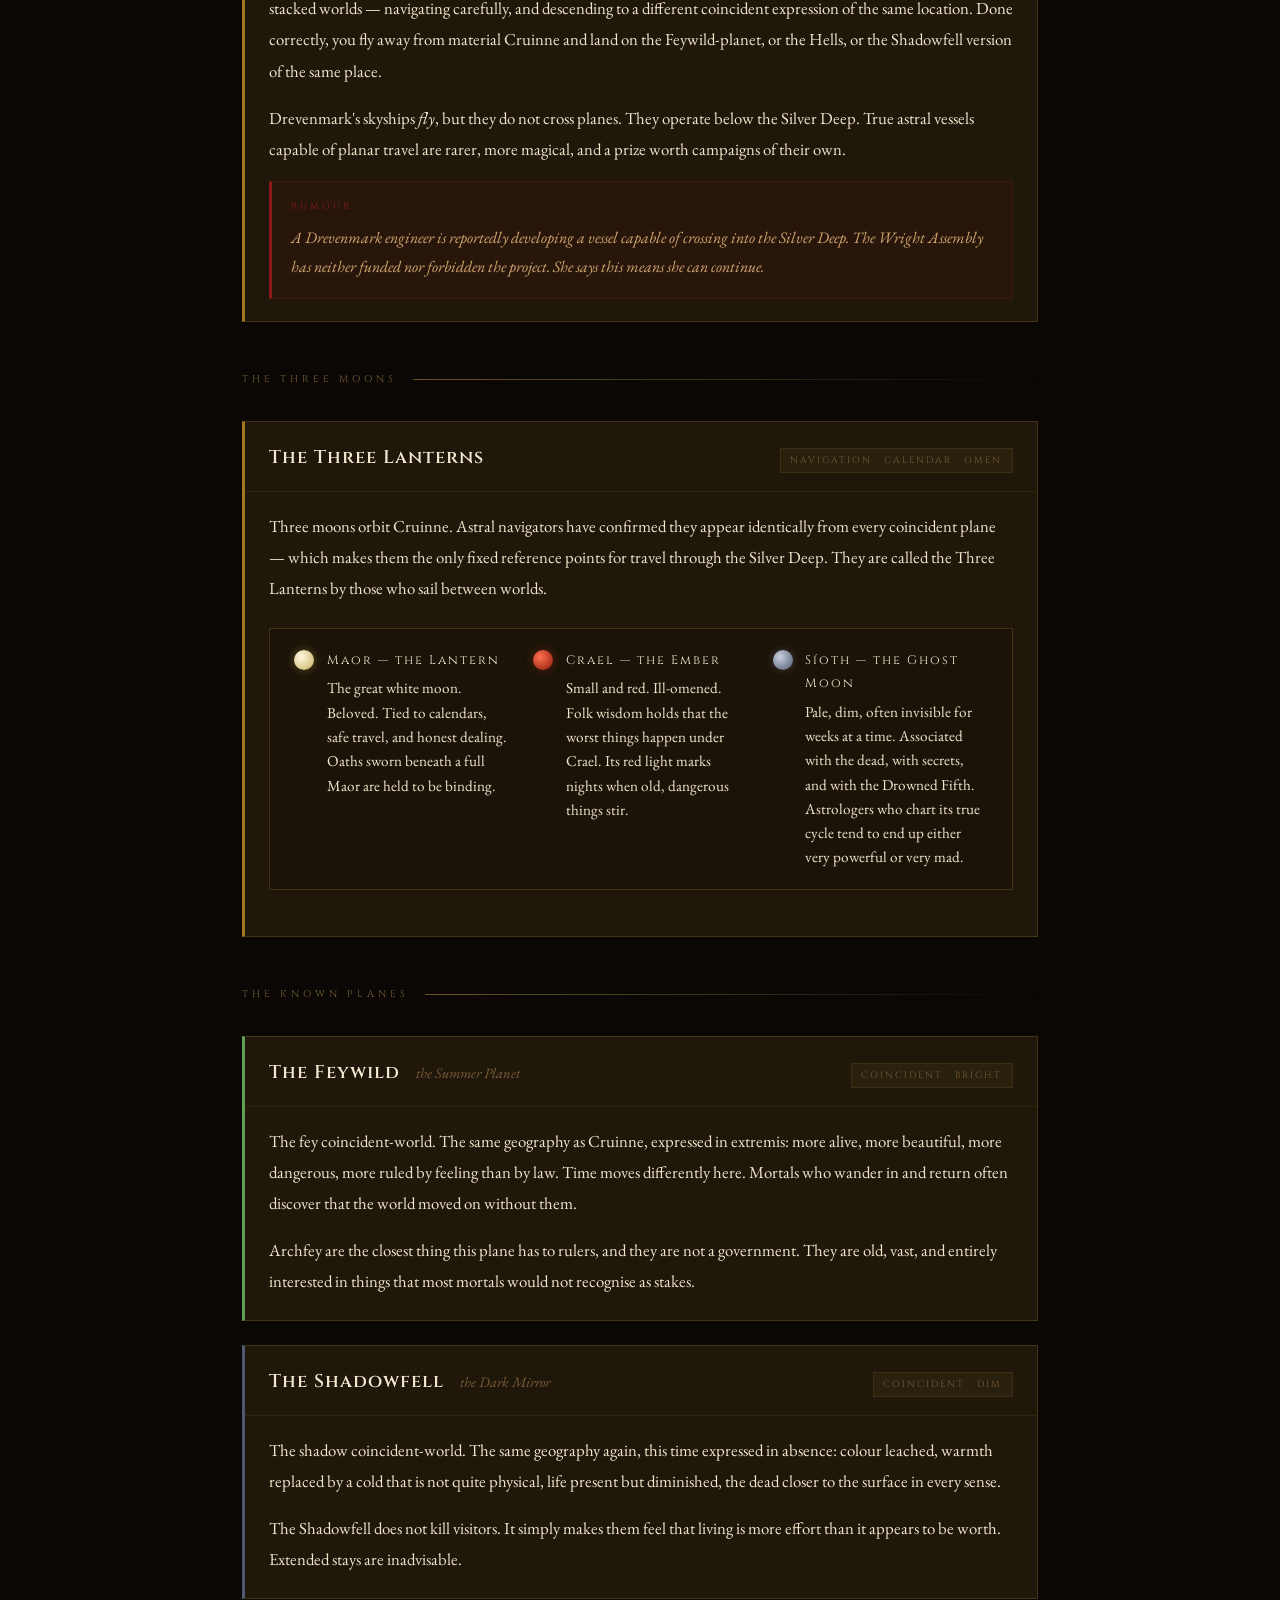
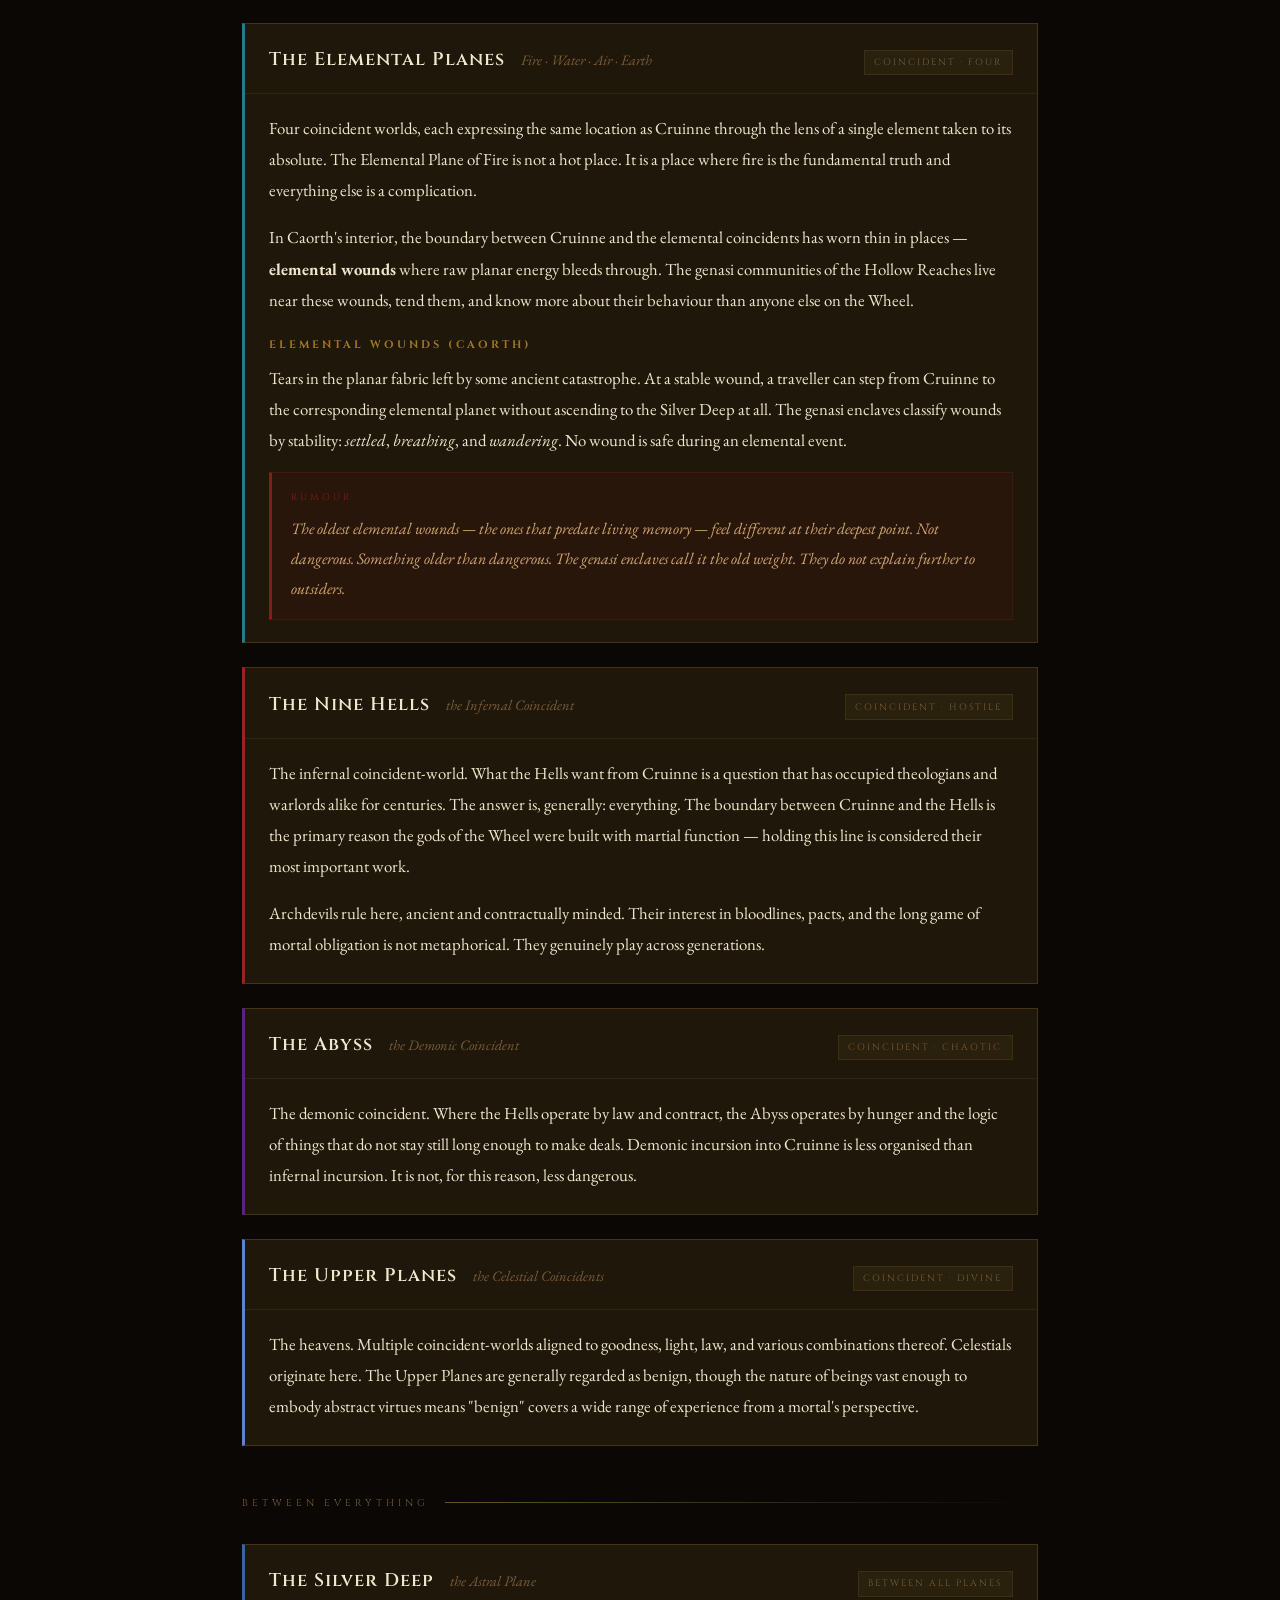
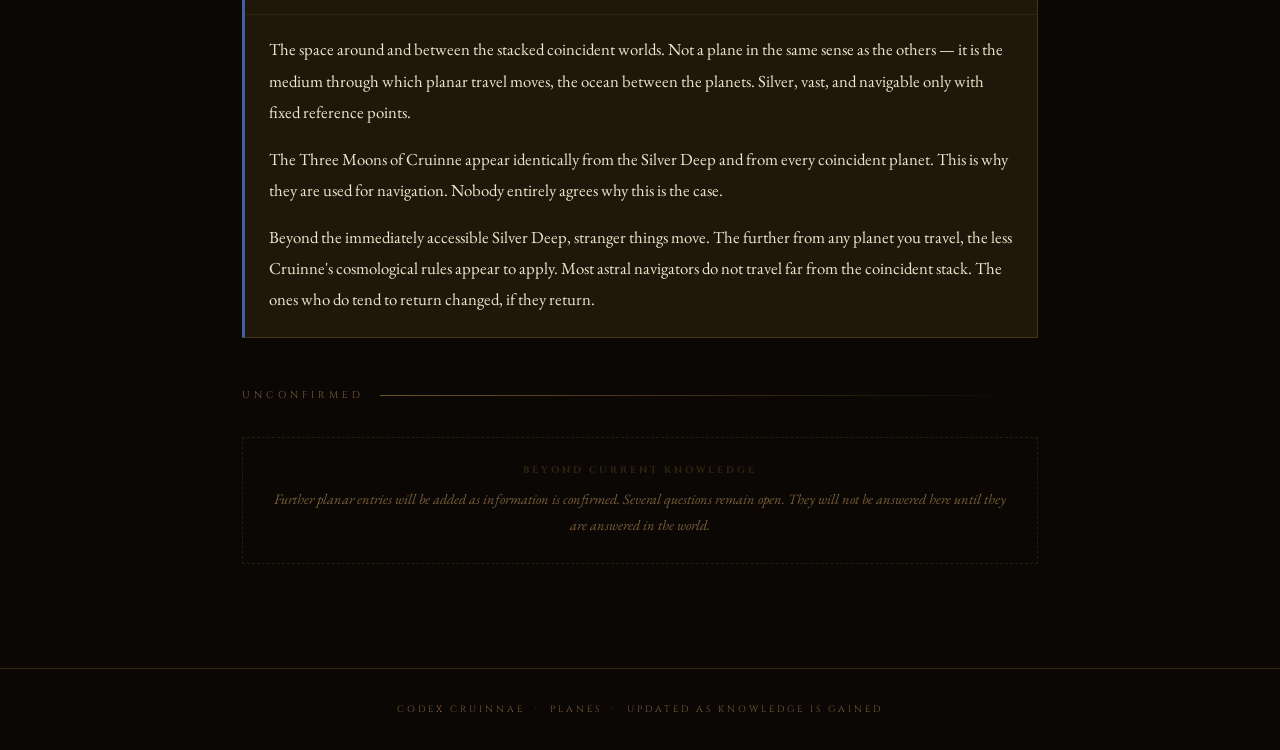
==== commit dcebda23: "Replace illegible SVG diagrams with readable CSS layouts" ====
--- a/planes.html
+++ b/planes.html
@@ -6,67 +6,73 @@
   <title>Planes — Cruinne</title>
   <link rel="stylesheet" href="style.css">
   <style>
-    /* stacked planes diagram */
-    .planes-diagram {
-      display: flex;
-      justify-content: center;
-      padding: 2.5rem 1rem 1.5rem;
+    /* stacked planes overview — CSS list replacing SVG */
+    .planes-stack {
+      max-width: 620px;
+      margin: 2rem auto 0;
+      border: 1px solid var(--border);
+      border-bottom: none;
       opacity: 0;
-      animation: revealFade 1s ease 0.6s forwards;
-    }
-
-    .stack-container {
-      position: relative;
-      width: 320px;
-      height: 280px;
-      perspective: 600px;
-    }
-
-    .plane-slice {
-      position: absolute;
-      left: 0; right: 0;
-      height: 36px;
-      border: 1px solid rgba(200,160,64,0.2);
+      animation: revealFade 0.8s ease 0.6s forwards;
+    }
+
+    .stack-row {
       display: flex;
       align-items: center;
-      padding: 0 1rem;
+      gap: 1rem;
+      padding: 0.85rem 1.4rem;
+      border-bottom: 1px solid var(--border);
+      transition: background 0.2s;
+    }
+    .stack-row:hover { background: rgba(200,160,64,0.04); }
+    .stack-row.stack-highlight {
+      background: rgba(200,160,64,0.07);
+      border-left: 3px solid var(--gold-dim);
+      padding-left: calc(1.4rem - 2px);
+    }
+
+    .stack-dot {
+      width: 10px; height: 10px;
+      border-radius: 50%;
+      flex-shrink: 0;
+    }
+    .stack-name {
       font-family: var(--font-heading);
-      font-size: 0.6rem;
+      font-size: 0.78rem;
       letter-spacing: 2px;
       text-transform: uppercase;
-      transition: border-color 0.25s, background 0.25s;
-      cursor: default;
-    }
-    .plane-slice:hover {
-      border-color: rgba(200,160,64,0.5);
-      z-index: 10;
-    }
-    .plane-slice .slice-dot {
-      width: 6px; height: 6px; border-radius: 50%;
-      margin-right: 0.6rem; flex-shrink: 0;
-    }
-    .plane-slice .slice-label { flex: 1; }
-    .plane-slice .slice-sub {
+      color: var(--parchment);
+      flex: 1;
+    }
+    .stack-highlight .stack-name { color: var(--gold); }
+    .stack-sub {
+      font-family: var(--font-body);
       font-style: italic;
-      font-family: var(--font-body);
-      font-size: 0.65rem;
+      font-size: 0.9rem;
+      color: var(--text-secondary);
+      text-align: right;
+    }
+
+    .sd-upper    { background: #6080d0; box-shadow: 0 0 6px rgba(80,100,200,0.5); }
+    .sd-feywild  { background: #60a050; box-shadow: 0 0 6px rgba(80,160,60,0.5); }
+    .sd-hells    { background: #c03030; box-shadow: 0 0 6px rgba(180,30,30,0.5); }
+    .sd-shadow   { background: #606888; box-shadow: 0 0 6px rgba(80,90,140,0.4); }
+    .sd-material { background: #c8a040; box-shadow: 0 0 8px rgba(200,160,64,0.7); }
+    .sd-elemental{ background: #208080; box-shadow: 0 0 6px rgba(20,120,120,0.5); }
+    .sd-abyss    { background: #7030a0; box-shadow: 0 0 6px rgba(100,30,160,0.5); }
+    .sd-astral   { background: #4060a0; box-shadow: 0 0 6px rgba(60,80,160,0.4); }
+
+    .stack-label {
+      font-family: var(--font-heading);
+      font-size: 0.58rem;
+      letter-spacing: 3px;
       color: var(--text-faint);
-      letter-spacing: 0;
-      text-transform: none;
-      margin-left: 0.5rem;
-    }
-
-    /* offset stacking */
-    .ps-0  { top: 0;   background: rgba(30,50,80,0.35); left: 10px; right: 10px; }
-    .ps-1  { top: 30px; background: rgba(40,20,60,0.35); left: 6px; right: 6px; }
-    .ps-2  { top: 60px; background: rgba(80,30,10,0.35); left: 8px; right: 8px; }
-    .ps-3  { top: 90px; background: rgba(20,60,30,0.35); left: 4px; right: 4px; }
-    .ps-4  { top: 120px; background: rgba(120,100,20,0.4); left: 0; right: 0; border: 1px solid rgba(200,160,64,0.4); }
-    .ps-5  { top: 150px; background: rgba(60,80,20,0.35); left: 4px; right: 4px; }
-    .ps-6  { top: 180px; background: rgba(20,40,80,0.35); left: 6px; right: 6px; }
-    .ps-7  { top: 210px; background: rgba(40,10,10,0.35); left: 8px; right: 8px; }
-
-    .ps-4 .slice-label { color: var(--gold); }
+      text-transform: uppercase;
+      text-align: center;
+      padding: 0.6rem;
+      border-bottom: 1px solid var(--border);
+      background: rgba(0,0,0,0.2);
+    }
 
     /* three moons note */
     .moons-note {
@@ -94,8 +100,8 @@
     .moon-maor  { background: radial-gradient(circle at 35% 35%, #fff8e0, #c8b060); box-shadow: 0 0 10px rgba(200,180,80,0.4); }
     .moon-crael { background: radial-gradient(circle at 35% 35%, #ff7050, #8b1a08); box-shadow: 0 0 10px rgba(200,60,30,0.4); }
     .moon-sioth { background: radial-gradient(circle at 35% 35%, #c8d0e0, #505870); box-shadow: 0 0 8px rgba(140,150,180,0.3); }
-    .moon-name  { font-family: var(--font-heading); font-size: 0.72rem; letter-spacing: 2px; color: var(--parchment); margin-bottom: 0.2rem; }
-    .moon-desc  { font-size: 0.88rem; color: var(--text-secondary); line-height: 1.5; }
+    .moon-name  { font-family: var(--font-heading); font-size: 0.78rem; letter-spacing: 2px; color: var(--parchment); margin-bottom: 0.3rem; }
+    .moon-desc  { font-size: 0.95rem; color: var(--text-primary); line-height: 1.6; }
 
     /* plane entries: different accent colours */
     .entry.upper    { border-left-color: #6080d0; }
@@ -158,49 +164,48 @@
     <p class="page-intro">Every plane is a planet. They share the same position in space, stacked on top of one another, each expressing the same location differently.</p>
   </div>
 
-  <!-- STACK DIAGRAM -->
-  <div class="planes-diagram">
-    <div class="stack-container" aria-label="Diagram of coincident planes stacked in space">
-      <div class="plane-slice ps-0">
-        <span class="slice-dot" style="background:#6080d0; box-shadow: 0 0 5px rgba(80,100,200,0.5)"></span>
-        <span class="slice-label" style="color:#8090e0">Upper Planes</span>
-        <span class="slice-sub">heavens</span>
-      </div>
-      <div class="plane-slice ps-1">
-        <span class="slice-dot" style="background:#60a050; box-shadow: 0 0 5px rgba(80,160,60,0.5)"></span>
-        <span class="slice-label" style="color:#80c070">Feywild</span>
-        <span class="slice-sub">the summer planet</span>
-      </div>
-      <div class="plane-slice ps-2">
-        <span class="slice-dot" style="background:#a02020; box-shadow: 0 0 5px rgba(160,20,20,0.5)"></span>
-        <span class="slice-label" style="color:#e04040">Nine Hells</span>
-        <span class="slice-sub">infernal coincident</span>
-      </div>
-      <div class="plane-slice ps-3">
-        <span class="slice-dot" style="background:#505870; box-shadow: 0 0 5px rgba(80,90,120,0.4)"></span>
-        <span class="slice-label" style="color:#8090c0">Shadowfell</span>
-        <span class="slice-sub">the dark mirror</span>
-      </div>
-      <div class="plane-slice ps-4">
-        <span class="slice-dot" style="background:#c8a040; box-shadow: 0 0 6px rgba(200,160,64,0.6)"></span>
-        <span class="slice-label">Cruinne</span>
-        <span class="slice-sub">the material plane · you are here</span>
-      </div>
-      <div class="plane-slice ps-5">
-        <span class="slice-dot" style="background:#208080; box-shadow: 0 0 5px rgba(20,120,120,0.5)"></span>
-        <span class="slice-label" style="color:#30c0c0">Elemental Planes</span>
-        <span class="slice-sub">fire · water · air · earth</span>
-      </div>
-      <div class="plane-slice ps-6">
-        <span class="slice-dot" style="background:#602080; box-shadow: 0 0 5px rgba(80,20,120,0.5)"></span>
-        <span class="slice-label" style="color:#9040d0">The Abyss</span>
-        <span class="slice-sub">demonic coincident</span>
-      </div>
-      <div class="plane-slice ps-7">
-        <span class="slice-dot" style="background:#4060a0; box-shadow: 0 0 5px rgba(60,90,160,0.4)"></span>
-        <span class="slice-label" style="color:#6090e0">The Astral</span>
-        <span class="slice-sub">the Silver Deep · between everything</span>
-      </div>
+  <!-- PLANES STACK -->
+  <div class="planes-stack">
+    <div class="stack-label">The Coincident Worlds — outermost to innermost</div>
+    <div class="stack-row">
+      <span class="stack-dot sd-upper"></span>
+      <span class="stack-name">Upper Planes</span>
+      <span class="stack-sub">the heavens</span>
+    </div>
+    <div class="stack-row">
+      <span class="stack-dot sd-feywild"></span>
+      <span class="stack-name">The Feywild</span>
+      <span class="stack-sub">the summer planet</span>
+    </div>
+    <div class="stack-row">
+      <span class="stack-dot sd-hells"></span>
+      <span class="stack-name">The Nine Hells</span>
+      <span class="stack-sub">infernal coincident</span>
+    </div>
+    <div class="stack-row">
+      <span class="stack-dot sd-shadow"></span>
+      <span class="stack-name">The Shadowfell</span>
+      <span class="stack-sub">the dark mirror</span>
+    </div>
+    <div class="stack-row stack-highlight">
+      <span class="stack-dot sd-material"></span>
+      <span class="stack-name">Cruinne</span>
+      <span class="stack-sub">the material plane · you are here</span>
+    </div>
+    <div class="stack-row">
+      <span class="stack-dot sd-elemental"></span>
+      <span class="stack-name">Elemental Planes</span>
+      <span class="stack-sub">fire · water · air · earth</span>
+    </div>
+    <div class="stack-row">
+      <span class="stack-dot sd-abyss"></span>
+      <span class="stack-name">The Abyss</span>
+      <span class="stack-sub">demonic coincident</span>
+    </div>
+    <div class="stack-row">
+      <span class="stack-dot sd-astral"></span>
+      <span class="stack-name">The Silver Deep</span>
+      <span class="stack-sub">the Astral · between everything</span>
     </div>
   </div>
 
--- a/style.css
+++ b/style.css
@@ -19,12 +19,12 @@
   --gold-ghost:    rgba(200,160,64,0.12);
   --ember:         #c04040;
   --ember-dim:     #8b1a1a;
-  --text-primary:  #e8d9b5;
-  --text-secondary:#a08858;
-  --text-faint:    #5a3e20;
-  --border:        rgba(200,160,64,0.18);
-  --border-strong: rgba(200,160,64,0.45);
-  --scan-line:     rgba(0,0,0,0.18);
+  --text-primary:  #f0e6cc;
+  --text-secondary:#c8a868;
+  --text-faint:    #7a5e38;
+  --border:        rgba(200,160,64,0.22);
+  --border-strong: rgba(200,160,64,0.5);
+  --scan-line:     rgba(0,0,0,0.06);
 
   --font-display:  'Cinzel Decorative', serif;
   --font-heading:  'Cinzel', serif;
@@ -39,19 +39,12 @@
   background-color: var(--ink);
   background-image:
     radial-gradient(ellipse at 30% 10%, rgba(160,120,32,0.07) 0%, transparent 55%),
-    radial-gradient(ellipse at 75% 85%, rgba(139,26,26,0.05) 0%, transparent 50%),
-    repeating-linear-gradient(
-      0deg,
-      transparent,
-      transparent 3px,
-      var(--scan-line) 3px,
-      var(--scan-line) 4px
-    );
+    radial-gradient(ellipse at 75% 85%, rgba(139,26,26,0.05) 0%, transparent 50%);
   background-attachment: fixed;
   color: var(--text-primary);
   font-family: var(--font-body);
-  font-size: 17px;
-  line-height: 1.8;
+  font-size: 19px;
+  line-height: 1.85;
   min-height: 100vh;
   cursor: default;
 }
@@ -360,7 +353,7 @@
   border: 1px solid var(--border);
   border-left: 3px solid var(--gold-dim);
   margin-bottom: 1.5rem;
-  background: rgba(26,18,8,0.5);
+  background: rgba(36,26,12,0.85);
   opacity: 0;
   transform: translateY(12px);
   transition: opacity 0.6s ease, transform 0.6s var(--ease-out),
@@ -385,10 +378,12 @@
 }
 
 .entry-name {
-  font-family: var(--font-display);
-  font-size: 1.1rem;
+  font-family: var(--font-heading);
+  font-size: 1.15rem;
+  font-weight: 600;
   color: var(--parchment);
   flex-shrink: 0;
+  letter-spacing: 1px;
 }
 
 .entry-epithet {
@@ -416,9 +411,10 @@
 
 .entry-body p {
   color: var(--text-primary);
-  margin-bottom: 0.9rem;
-  font-size: 1rem;
-  line-height: 1.8;
+  margin-bottom: 1rem;
+  font-size: 1.05rem;
+  line-height: 1.85;
+  text-align: left;
 }
 .entry-body p:last-child { margin-bottom: 0; }
 
@@ -433,14 +429,14 @@
 
 /* ── RUMOUR BOX ── */
 .rumour-box {
-  background: rgba(139,26,26,0.06);
-  border: 1px solid rgba(139,26,26,0.2);
+  background: rgba(139,26,26,0.08);
+  border: 1px solid rgba(139,26,26,0.25);
   border-left: 3px solid var(--ember-dim);
   padding: 1rem 1.2rem;
   margin-top: 1rem;
-  font-size: 0.9rem;
+  font-size: 1rem;
   font-style: italic;
-  color: var(--text-secondary);
+  color: #d4a870;
 }
 
 .rumour-box::before {
@@ -483,13 +479,13 @@
 
 /* ── CODEX NOTE ── */
 .codex-note {
-  background: rgba(200,160,64,0.04);
+  background: rgba(200,160,64,0.05);
   border: 1px solid var(--border);
   border-top: 2px solid var(--gold-dim);
   padding: 1.2rem 1.5rem;
   margin-bottom: 2.5rem;
-  font-size: 0.9rem;
-  color: var(--text-secondary);
+  font-size: 1rem;
+  color: var(--text-primary);
   font-style: italic;
 }
 .codex-note strong {
@@ -543,4 +539,4 @@
   .content { padding: 2rem 1.2rem 4rem; }
   .entry-header { flex-direction: column; gap: 0.3rem; }
   .entry-tag { margin-left: 0; }
-}
+}
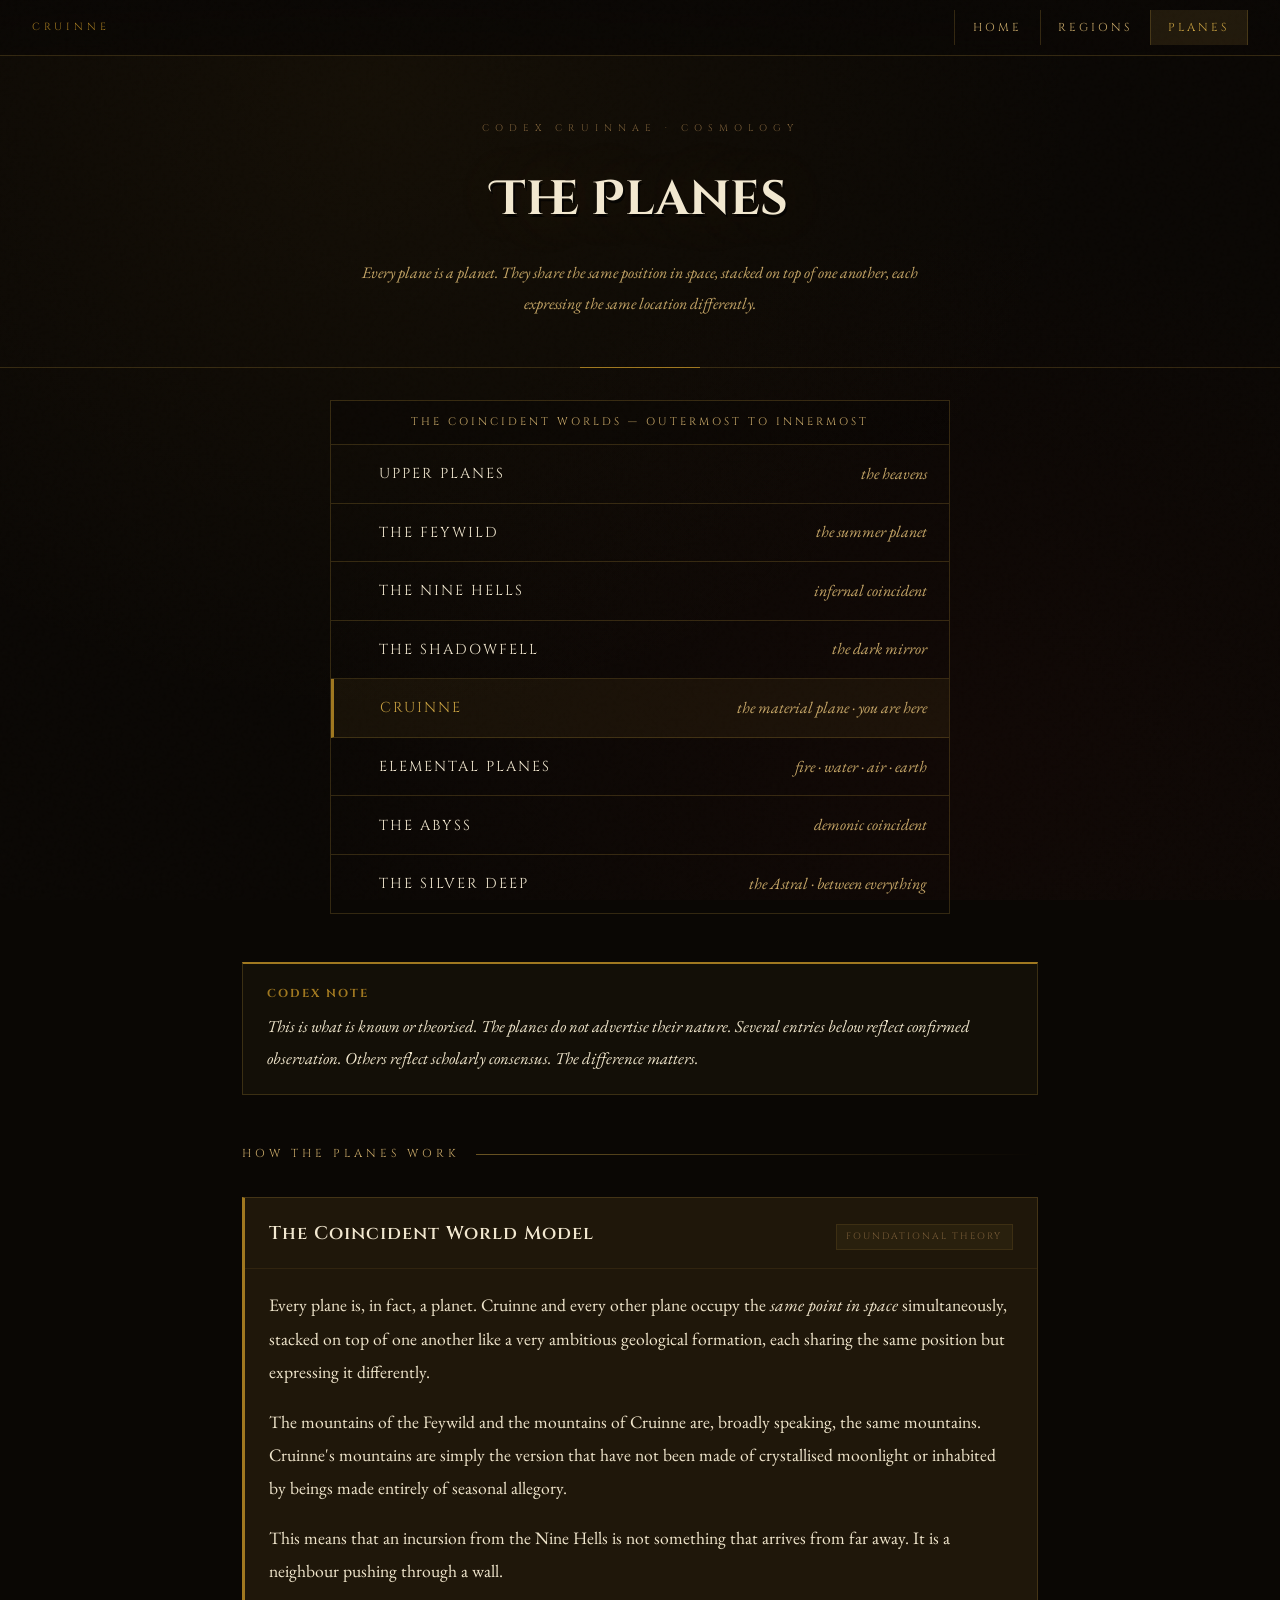
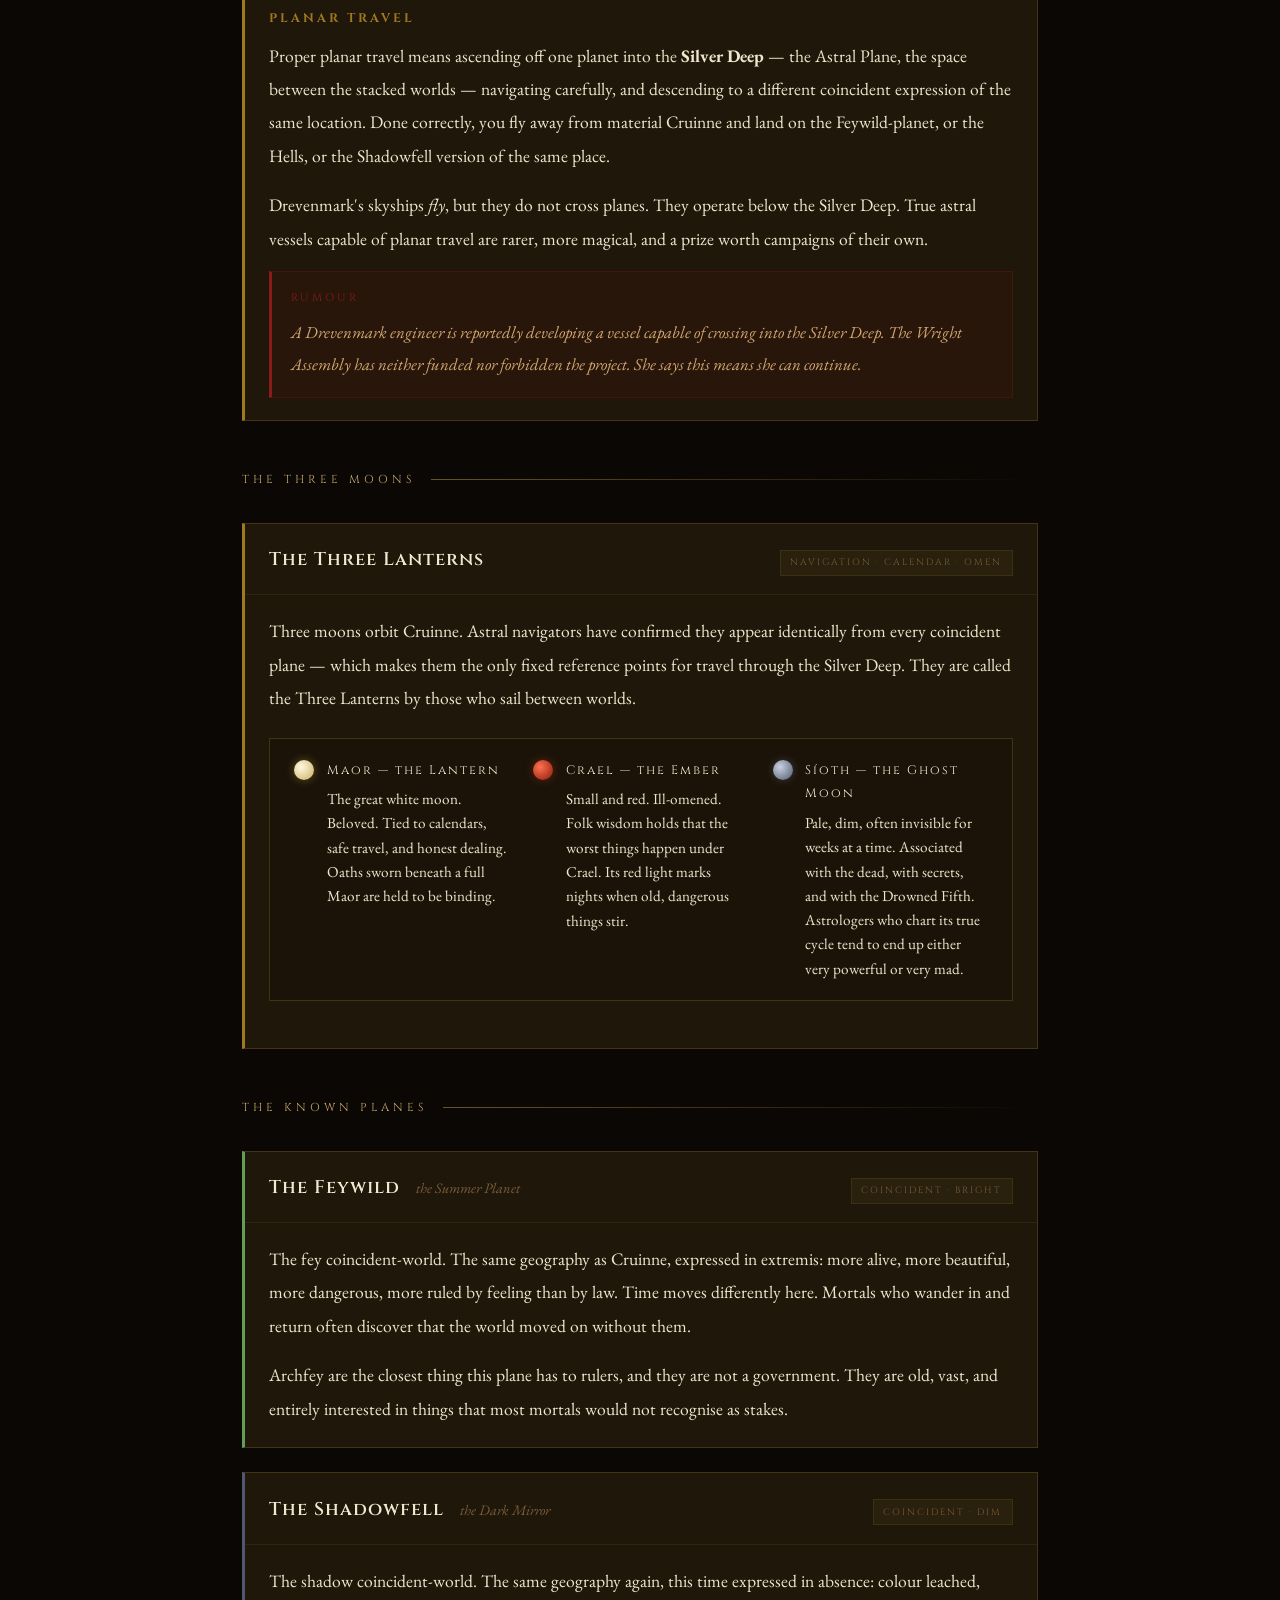
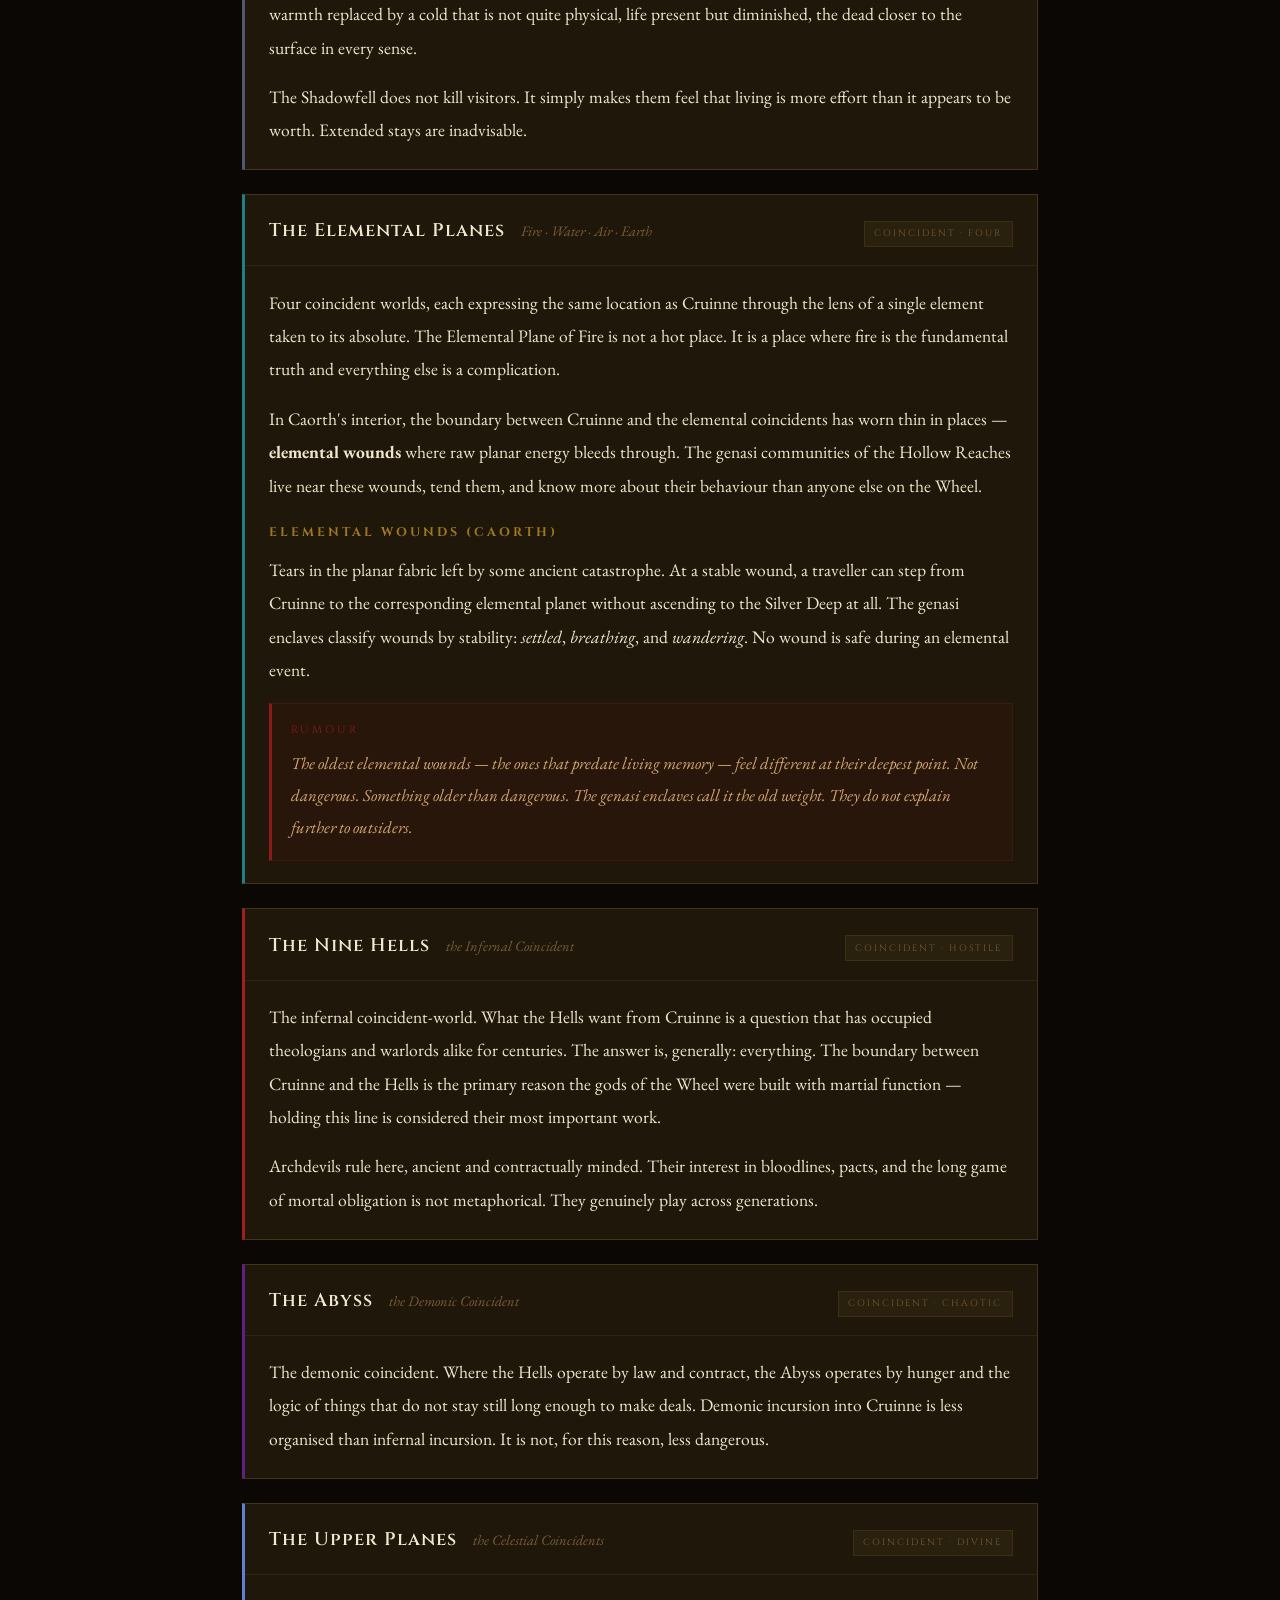
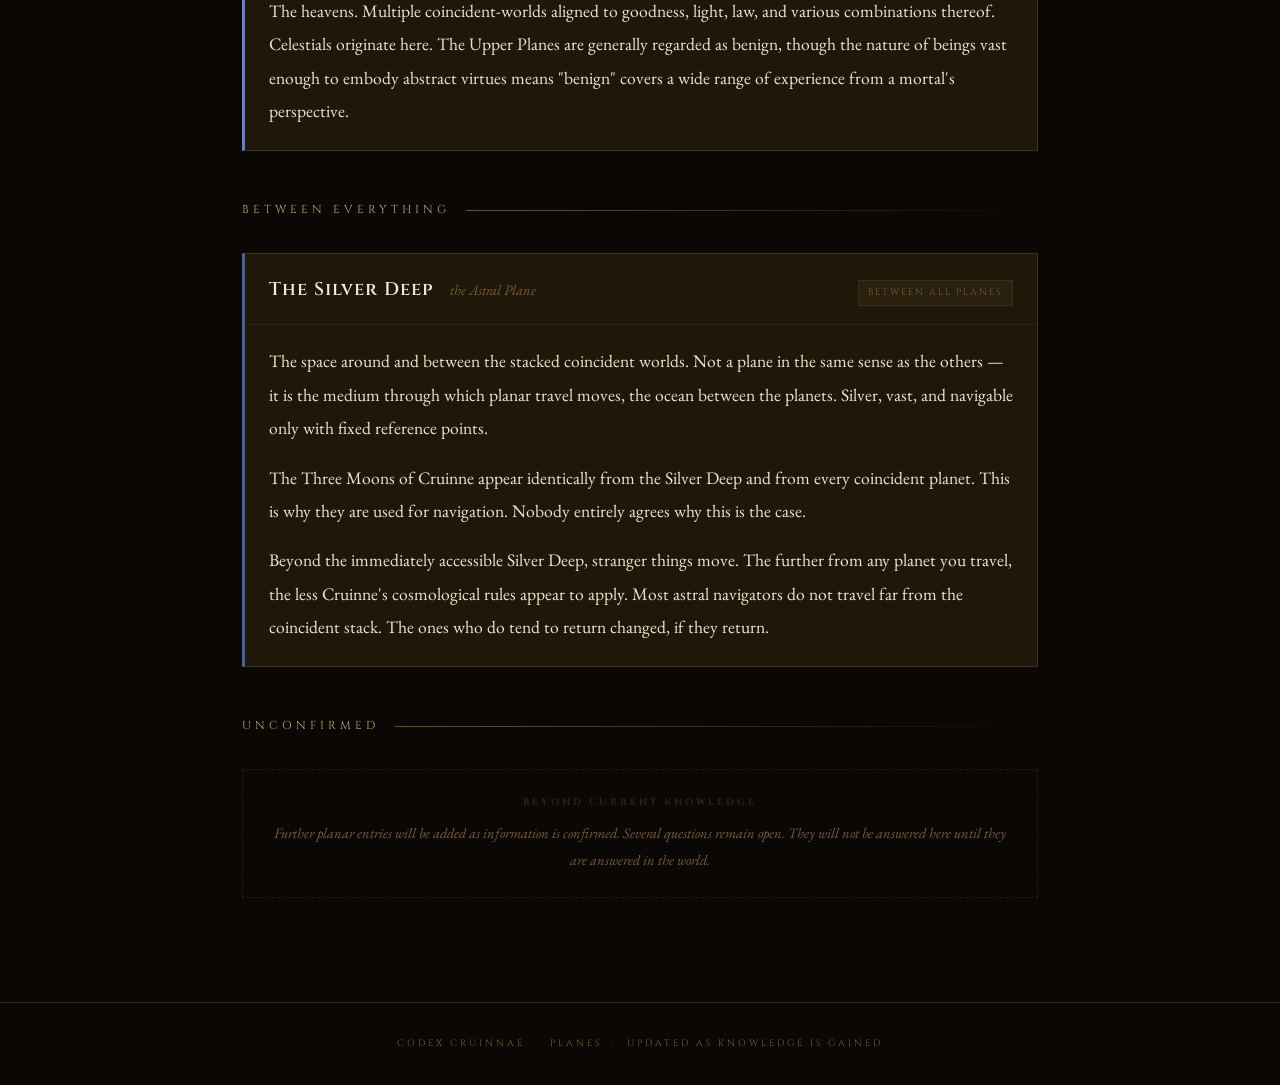
==== commit 527d74e5: "Increase text sizes across all pages for readability" ====
--- a/planes.html
+++ b/planes.html
@@ -38,7 +38,7 @@
     }
     .stack-name {
       font-family: var(--font-heading);
-      font-size: 0.78rem;
+      font-size: 0.9rem;
       letter-spacing: 2px;
       text-transform: uppercase;
       color: var(--parchment);
@@ -48,28 +48,18 @@
     .stack-sub {
       font-family: var(--font-body);
       font-style: italic;
-      font-size: 0.9rem;
+      font-size: 1rem;
       color: var(--text-secondary);
       text-align: right;
     }
-
-    .sd-upper    { background: #6080d0; box-shadow: 0 0 6px rgba(80,100,200,0.5); }
-    .sd-feywild  { background: #60a050; box-shadow: 0 0 6px rgba(80,160,60,0.5); }
-    .sd-hells    { background: #c03030; box-shadow: 0 0 6px rgba(180,30,30,0.5); }
-    .sd-shadow   { background: #606888; box-shadow: 0 0 6px rgba(80,90,140,0.4); }
-    .sd-material { background: #c8a040; box-shadow: 0 0 8px rgba(200,160,64,0.7); }
-    .sd-elemental{ background: #208080; box-shadow: 0 0 6px rgba(20,120,120,0.5); }
-    .sd-abyss    { background: #7030a0; box-shadow: 0 0 6px rgba(100,30,160,0.5); }
-    .sd-astral   { background: #4060a0; box-shadow: 0 0 6px rgba(60,80,160,0.4); }
-
     .stack-label {
       font-family: var(--font-heading);
-      font-size: 0.58rem;
+      font-size: 0.68rem;
       letter-spacing: 3px;
-      color: var(--text-faint);
+      color: var(--text-secondary);
       text-transform: uppercase;
       text-align: center;
-      padding: 0.6rem;
+      padding: 0.7rem;
       border-bottom: 1px solid var(--border);
       background: rgba(0,0,0,0.2);
     }
--- a/style.css
+++ b/style.css
@@ -43,8 +43,8 @@
   background-attachment: fixed;
   color: var(--text-primary);
   font-family: var(--font-body);
-  font-size: 19px;
-  line-height: 1.85;
+  font-size: 20px;
+  line-height: 1.9;
   min-height: 100vh;
   cursor: default;
 }
@@ -98,7 +98,7 @@
 
 .nav-links a {
   font-family: var(--font-heading);
-  font-size: 0.62rem;
+  font-size: 0.72rem;
   letter-spacing: 3px;
   text-transform: uppercase;
   color: var(--text-secondary);
@@ -412,15 +412,15 @@
 .entry-body p {
   color: var(--text-primary);
   margin-bottom: 1rem;
-  font-size: 1.05rem;
-  line-height: 1.85;
+  font-size: 1.1rem;
+  line-height: 1.9;
   text-align: left;
 }
 .entry-body p:last-child { margin-bottom: 0; }
 
 .entry-body h4 {
   font-family: var(--font-heading);
-  font-size: 0.68rem;
+  font-size: 0.78rem;
   letter-spacing: 3px;
   color: var(--gold-dim);
   text-transform: uppercase;
@@ -434,7 +434,7 @@
   border-left: 3px solid var(--ember-dim);
   padding: 1rem 1.2rem;
   margin-top: 1rem;
-  font-size: 1rem;
+  font-size: 1.05rem;
   font-style: italic;
   color: #d4a870;
 }
@@ -444,7 +444,7 @@
   display: block;
   font-family: var(--font-heading);
   font-style: normal;
-  font-size: 0.58rem;
+  font-size: 0.68rem;
   letter-spacing: 3px;
   color: var(--ember-dim);
   text-transform: uppercase;
@@ -464,9 +464,9 @@
 
 .section-divider-label {
   font-family: var(--font-heading);
-  font-size: 0.62rem;
+  font-size: 0.72rem;
   letter-spacing: 4px;
-  color: var(--text-faint);
+  color: var(--text-secondary);
   text-transform: uppercase;
   white-space: nowrap;
 }
@@ -484,14 +484,14 @@
   border-top: 2px solid var(--gold-dim);
   padding: 1.2rem 1.5rem;
   margin-bottom: 2.5rem;
-  font-size: 1rem;
+  font-size: 1.05rem;
   color: var(--text-primary);
   font-style: italic;
 }
 .codex-note strong {
   font-family: var(--font-heading);
   font-style: normal;
-  font-size: 0.62rem;
+  font-size: 0.72rem;
   letter-spacing: 2px;
   color: var(--gold-dim);
   display: block;
@@ -539,4 +539,4 @@
   .content { padding: 2rem 1.2rem 4rem; }
   .entry-header { flex-direction: column; gap: 0.3rem; }
   .entry-tag { margin-left: 0; }
-}+}
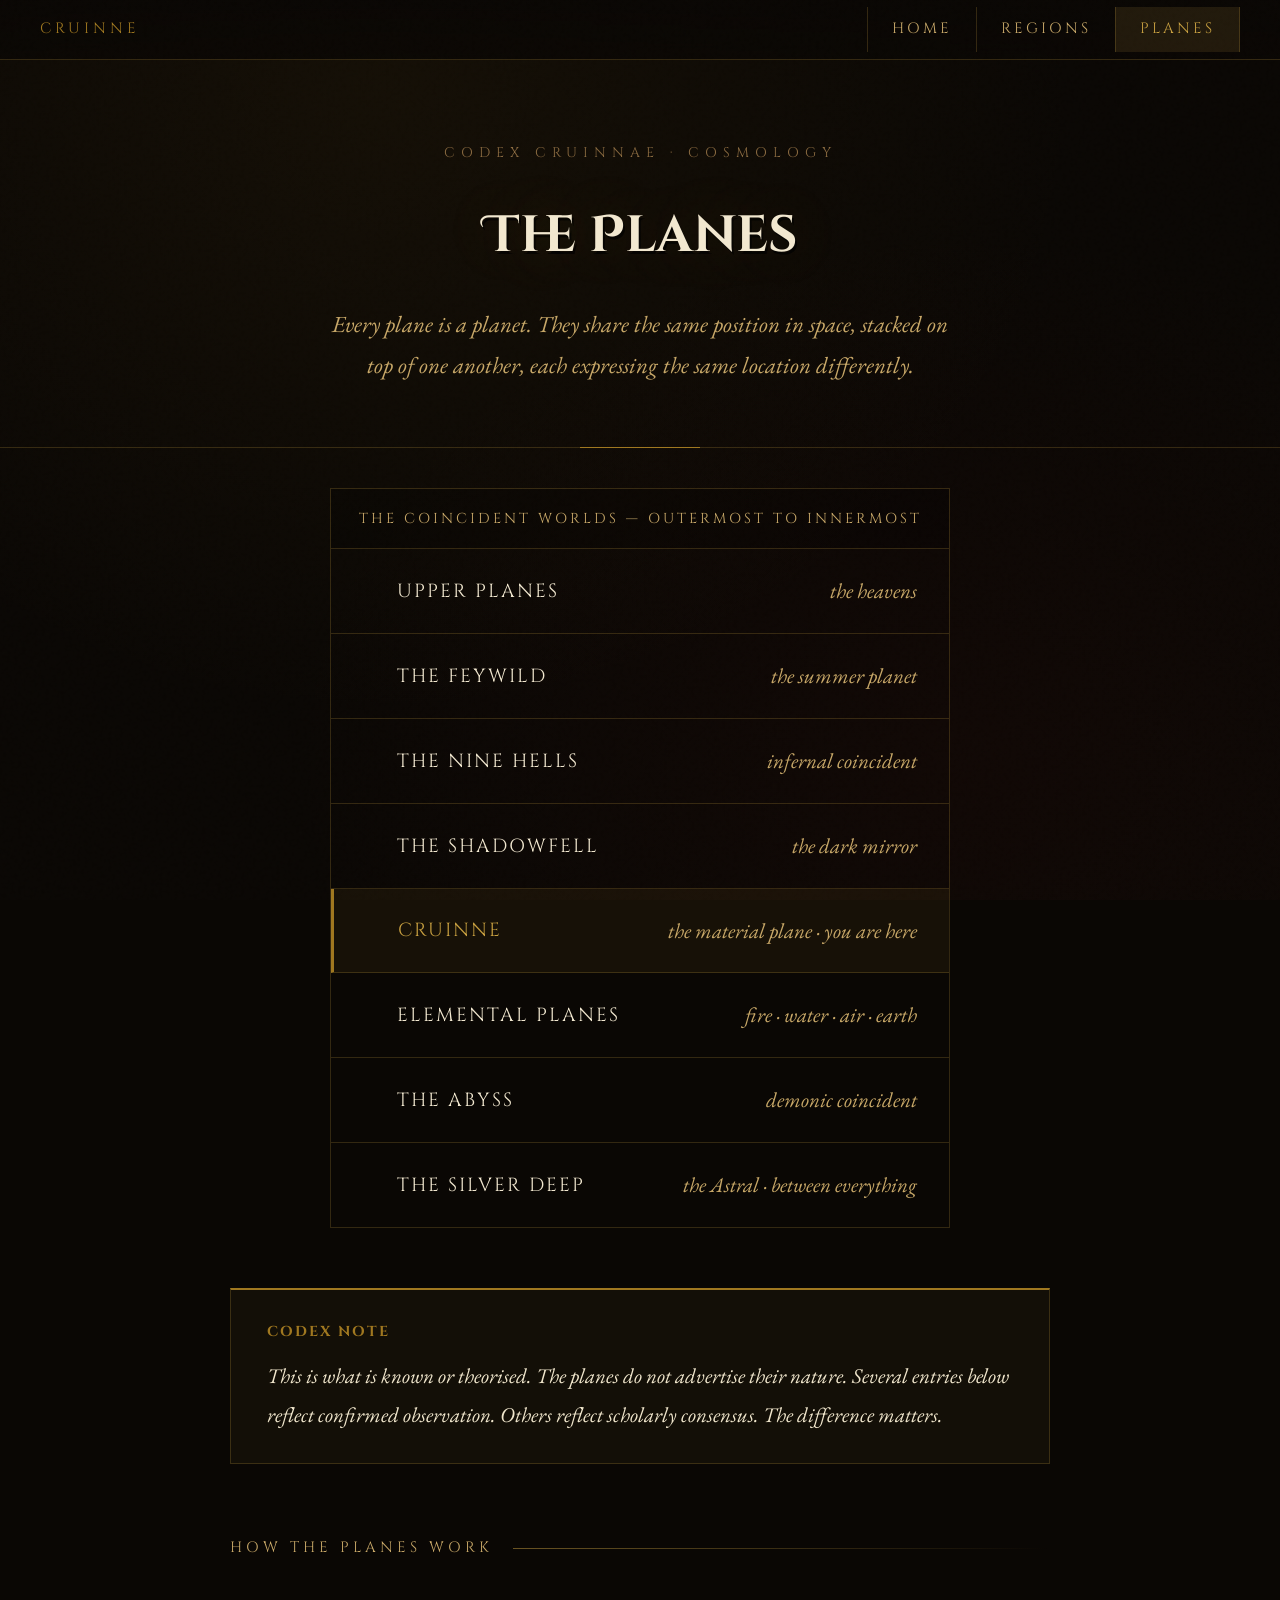
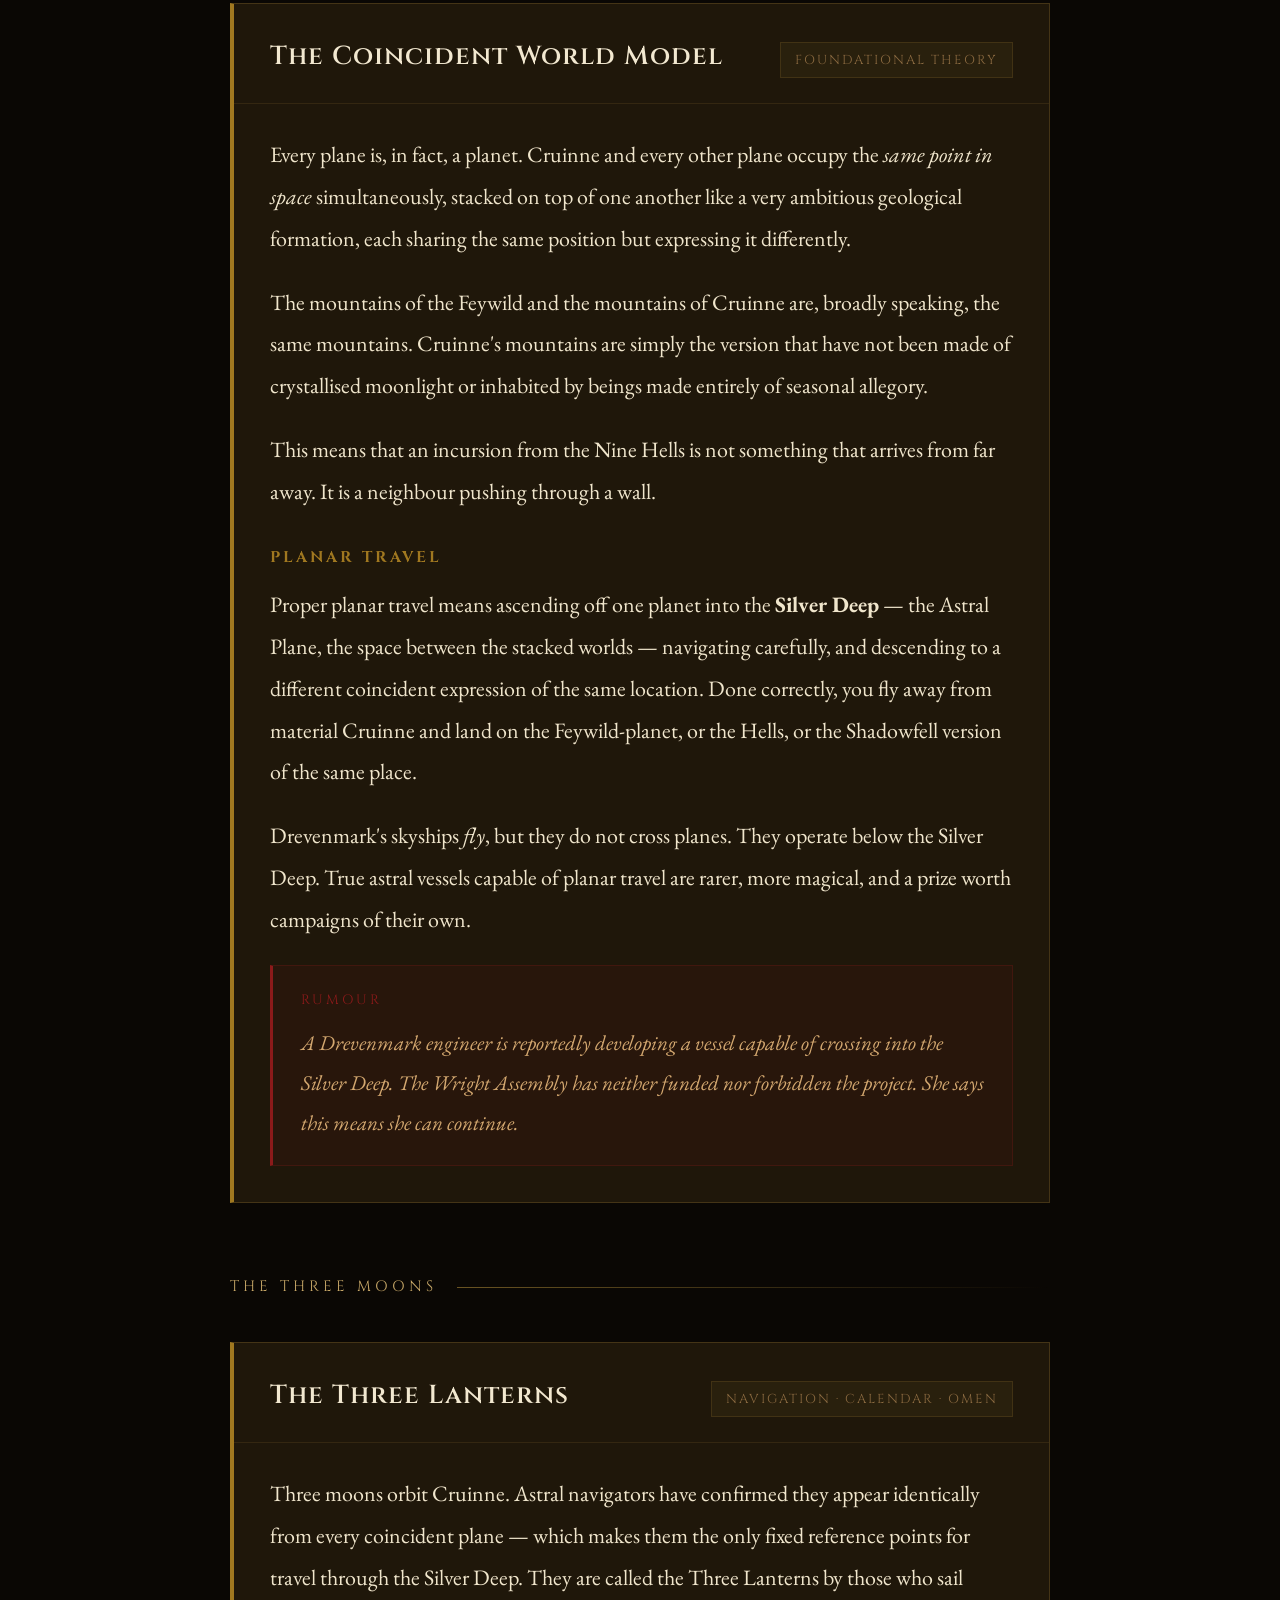
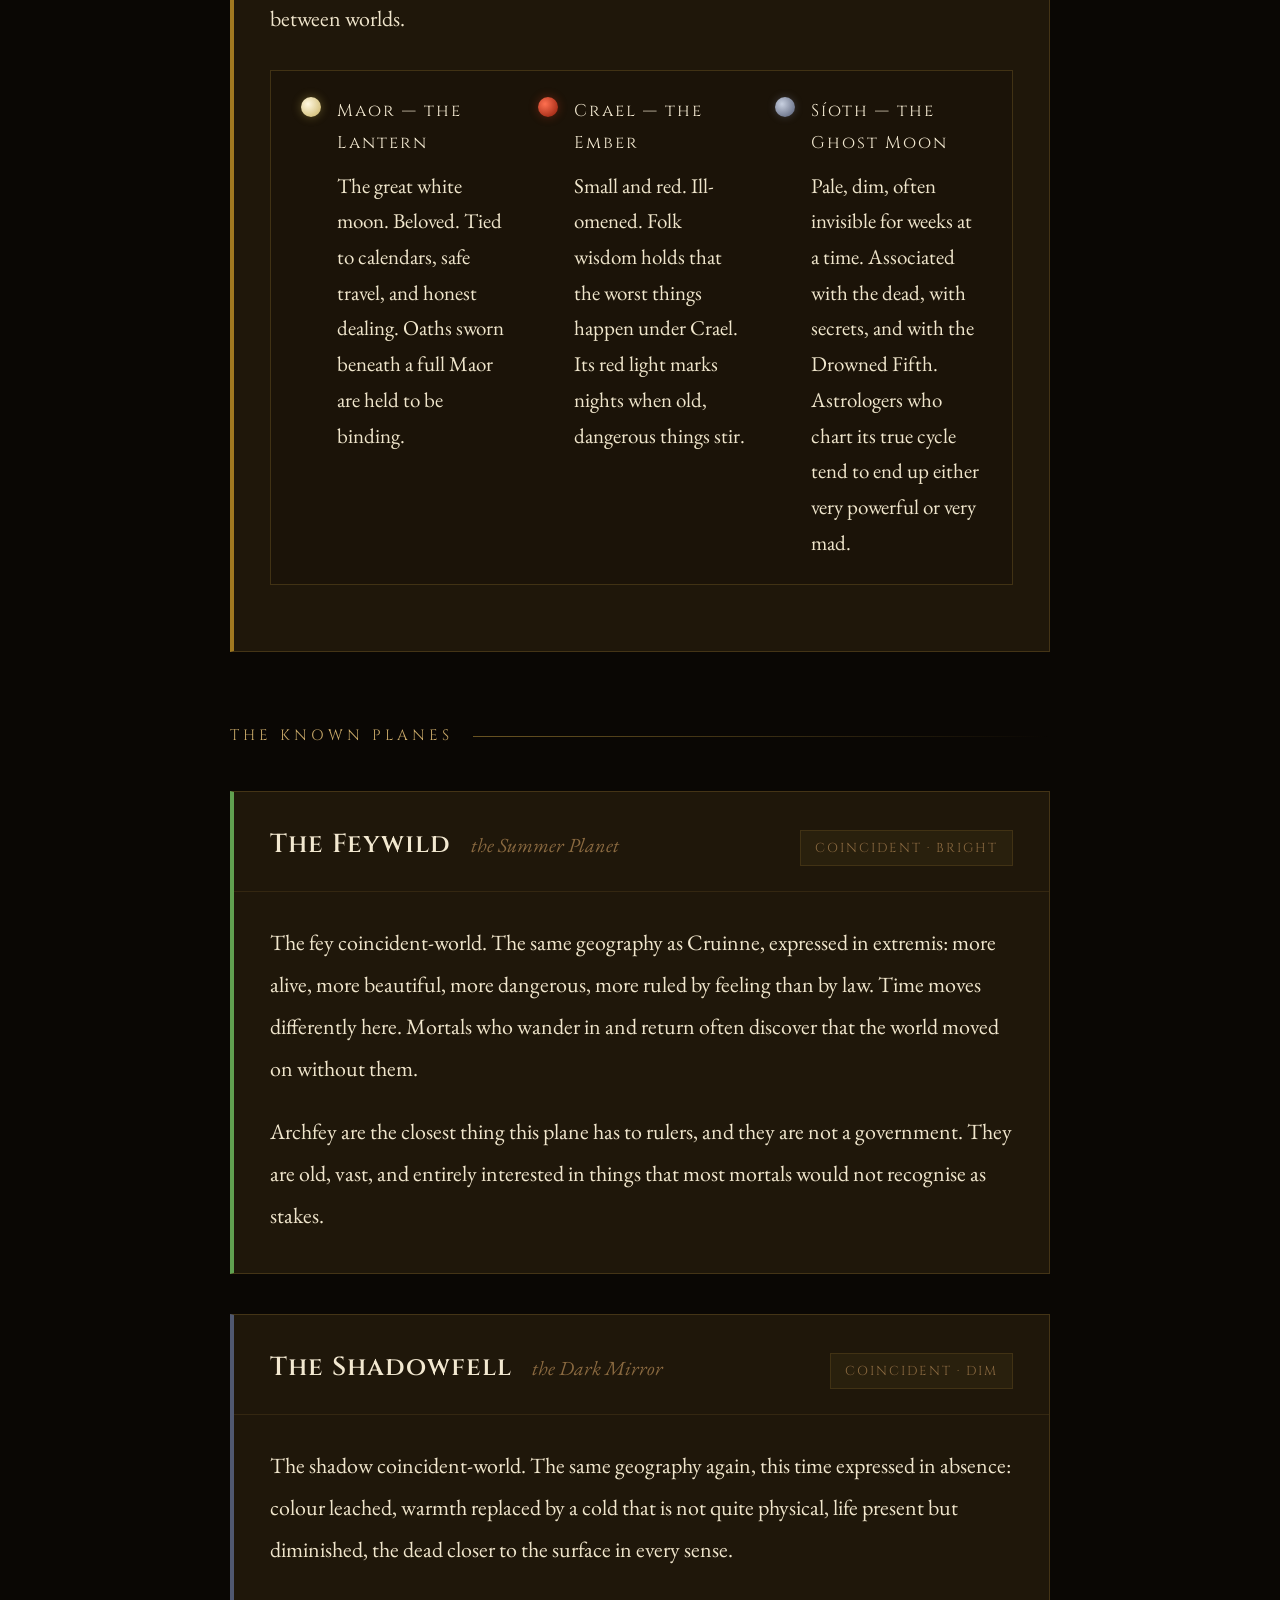
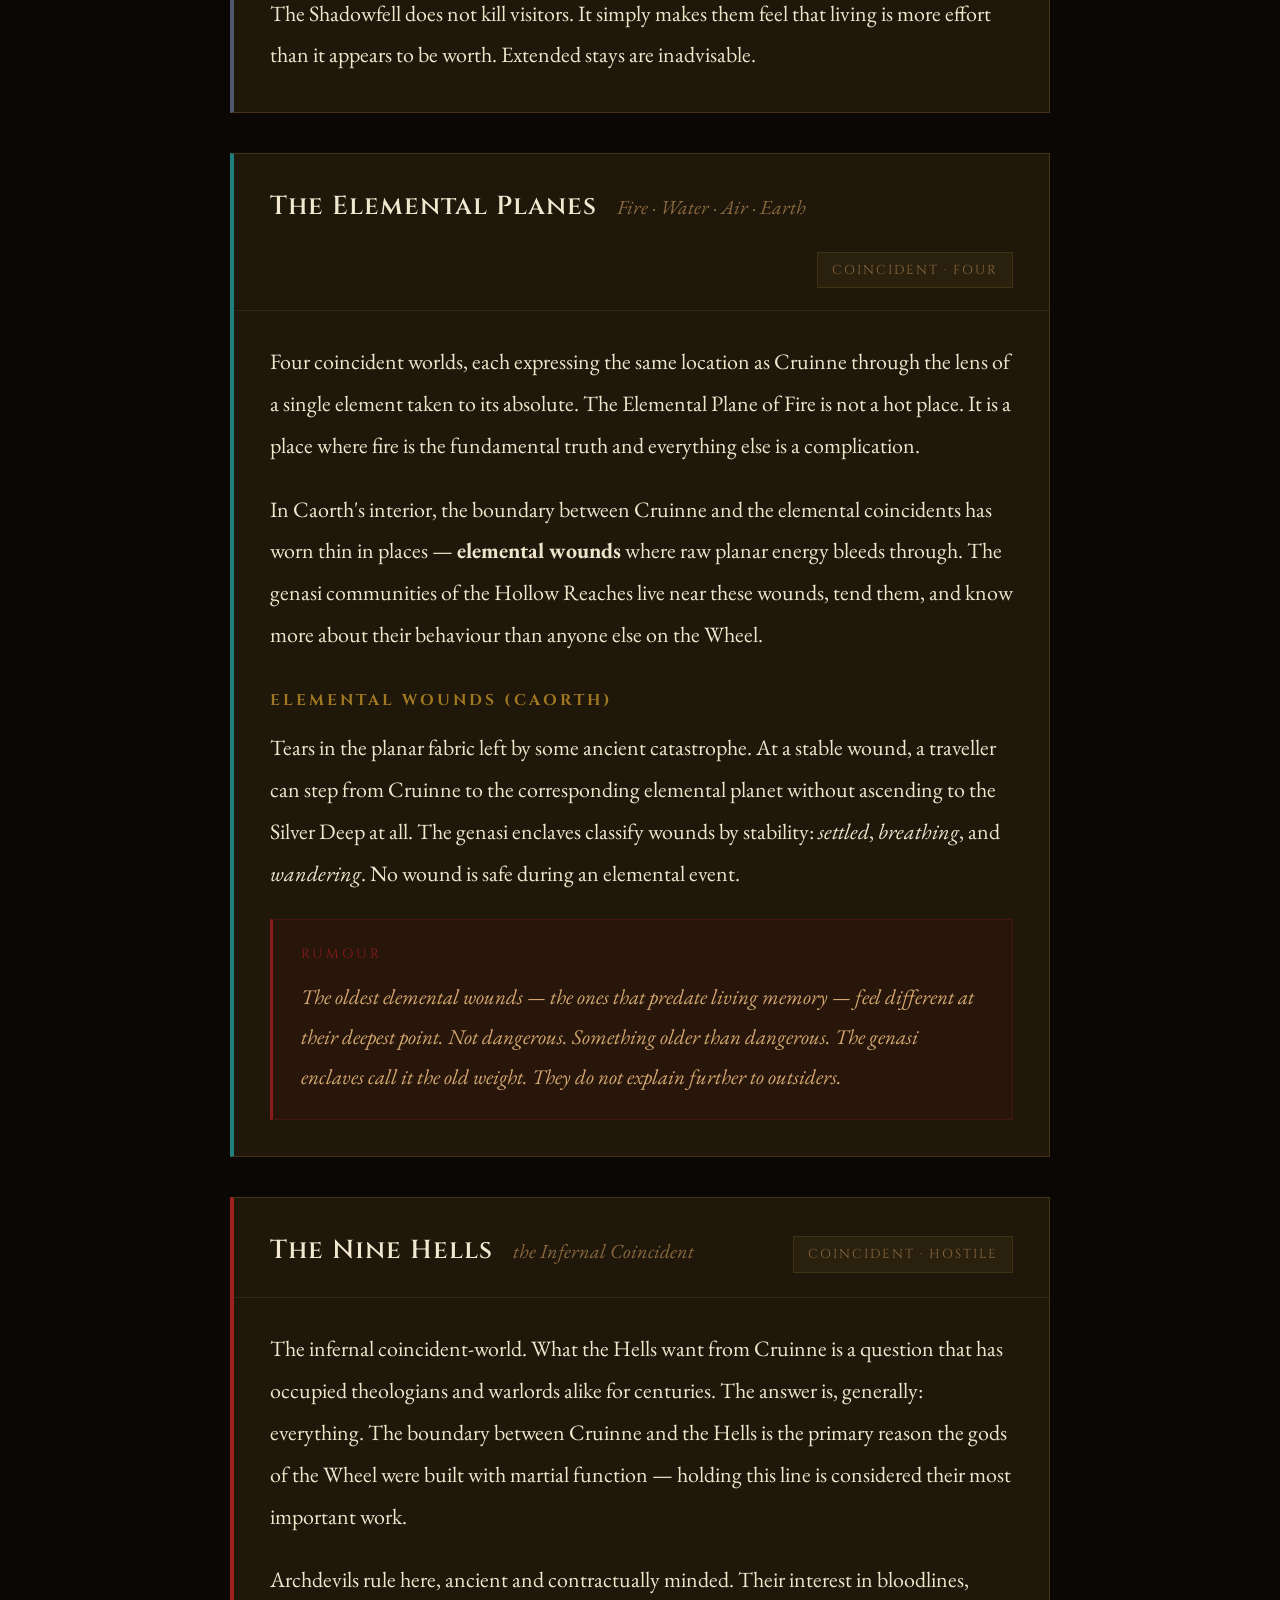
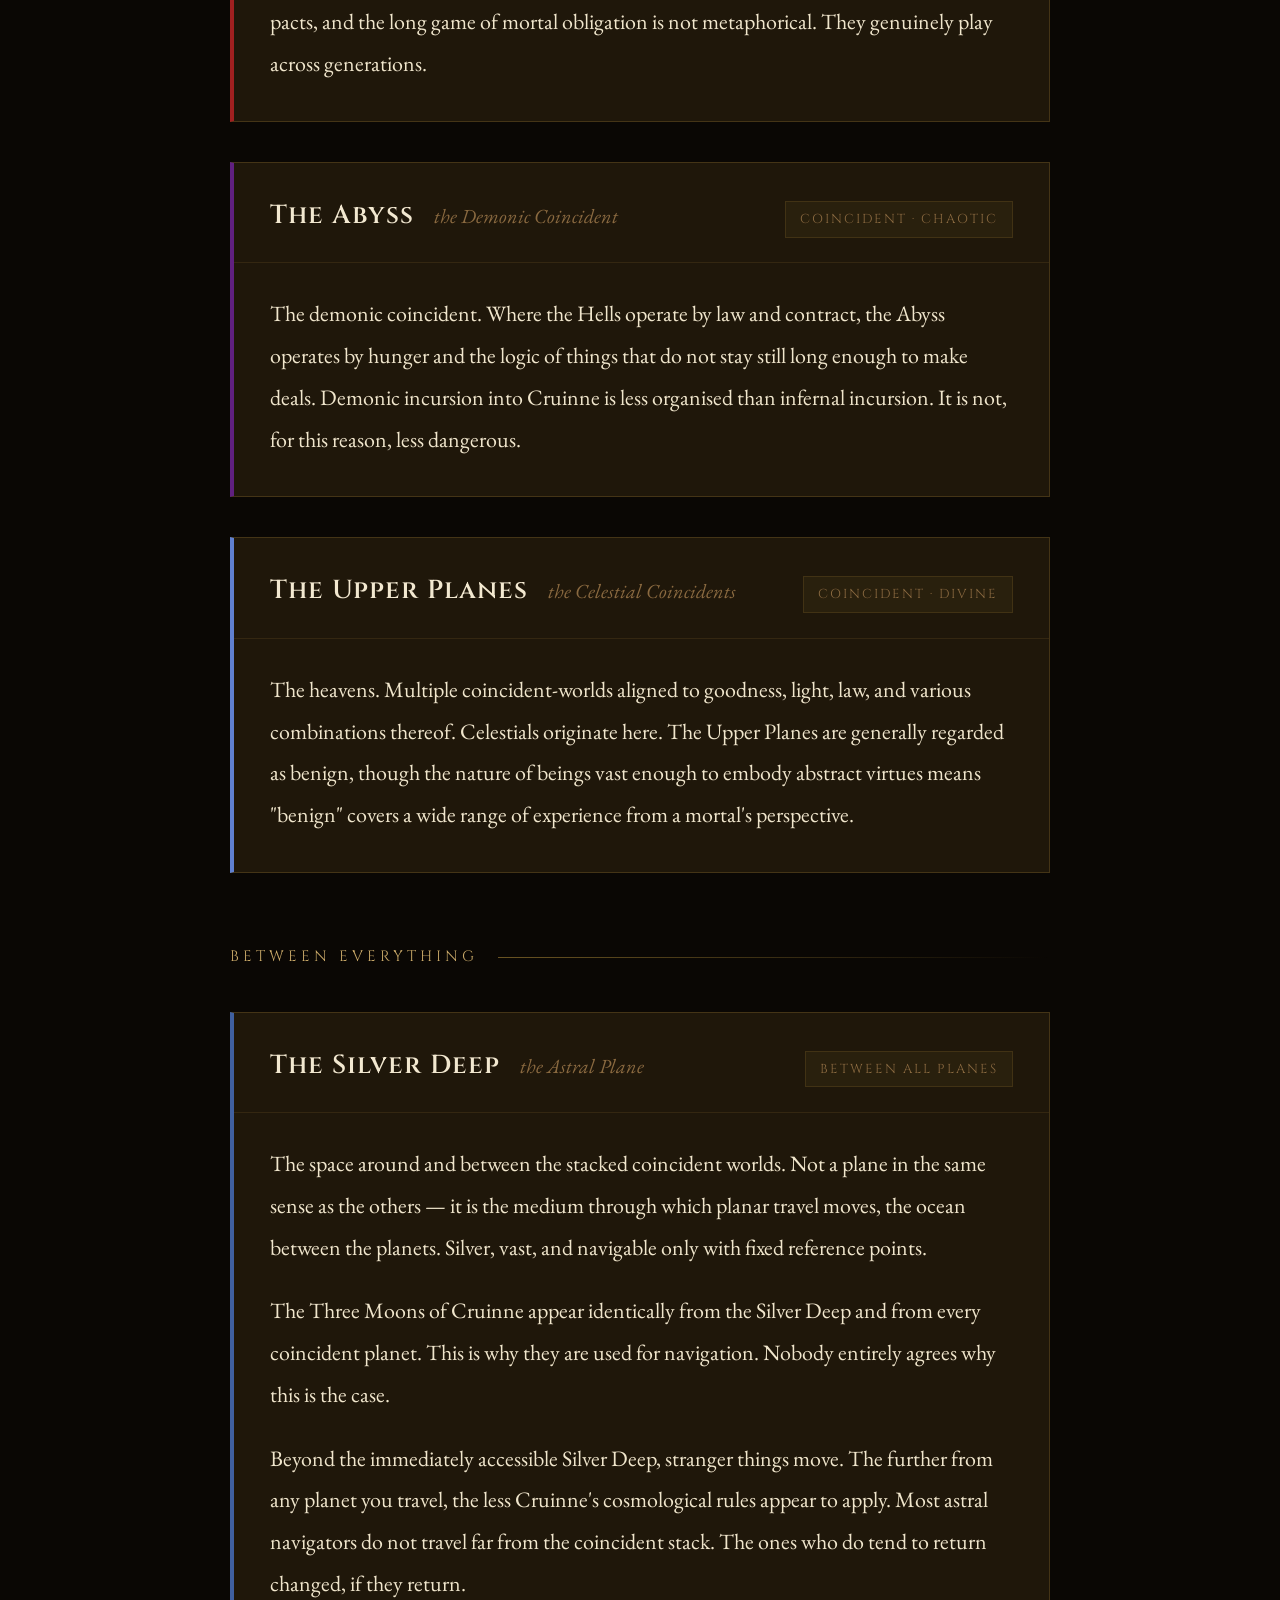
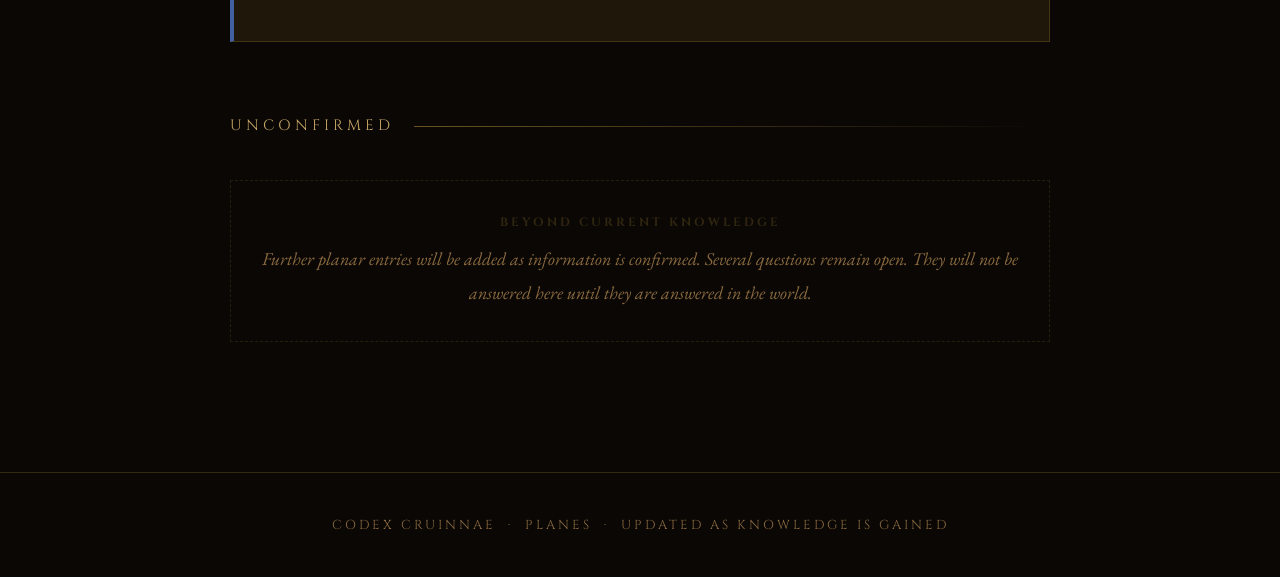
==== commit 8a1c3206: "Dramatically increase font sizes across all pages" ====
--- a/planes.html
+++ b/planes.html
@@ -20,7 +20,7 @@
       display: flex;
       align-items: center;
       gap: 1rem;
-      padding: 0.85rem 1.4rem;
+      padding: 1.1rem 1.6rem;
       border-bottom: 1px solid var(--border);
       transition: background 0.2s;
     }
@@ -28,17 +28,17 @@
     .stack-row.stack-highlight {
       background: rgba(200,160,64,0.07);
       border-left: 3px solid var(--gold-dim);
-      padding-left: calc(1.4rem - 2px);
+      padding-left: calc(1.6rem - 2px);
     }
 
     .stack-dot {
-      width: 10px; height: 10px;
+      width: 14px; height: 14px;
       border-radius: 50%;
       flex-shrink: 0;
     }
     .stack-name {
       font-family: var(--font-heading);
-      font-size: 0.9rem;
+      font-size: 0.95rem;
       letter-spacing: 2px;
       text-transform: uppercase;
       color: var(--parchment);
@@ -48,18 +48,18 @@
     .stack-sub {
       font-family: var(--font-body);
       font-style: italic;
-      font-size: 1rem;
+      font-size: 1.05rem;
       color: var(--text-secondary);
       text-align: right;
     }
     .stack-label {
       font-family: var(--font-heading);
-      font-size: 0.68rem;
+      font-size: 0.72rem;
       letter-spacing: 3px;
       color: var(--text-secondary);
       text-transform: uppercase;
       text-align: center;
-      padding: 0.7rem;
+      padding: 0.8rem;
       border-bottom: 1px solid var(--border);
       background: rgba(0,0,0,0.2);
     }
@@ -90,8 +90,8 @@
     .moon-maor  { background: radial-gradient(circle at 35% 35%, #fff8e0, #c8b060); box-shadow: 0 0 10px rgba(200,180,80,0.4); }
     .moon-crael { background: radial-gradient(circle at 35% 35%, #ff7050, #8b1a08); box-shadow: 0 0 10px rgba(200,60,30,0.4); }
     .moon-sioth { background: radial-gradient(circle at 35% 35%, #c8d0e0, #505870); box-shadow: 0 0 8px rgba(140,150,180,0.3); }
-    .moon-name  { font-family: var(--font-heading); font-size: 0.78rem; letter-spacing: 2px; color: var(--parchment); margin-bottom: 0.3rem; }
-    .moon-desc  { font-size: 0.95rem; color: var(--text-primary); line-height: 1.6; }
+    .moon-name  { font-family: var(--font-heading); font-size: 0.85rem; letter-spacing: 2px; color: var(--parchment); margin-bottom: 0.4rem; }
+    .moon-desc  { font-size: 1.05rem; color: var(--text-primary); line-height: 1.7; }
 
     /* plane entries: different accent colours */
     .entry.upper    { border-left-color: #6080d0; }
--- a/style.css
+++ b/style.css
@@ -8,23 +8,19 @@
 *, *::before, *::after { margin: 0; padding: 0; box-sizing: border-box; }
 
 :root {
-  --ink:           #0a0704;
-  --ink-mid:       #110d06;
-  --ink-surface:   #1a1208;
-  --parchment:     #f2e8d0;
-  --parchment-dim: #d4c090;
-  --parchment-ghost: rgba(242,232,208,0.06);
-  --gold:          #c8a040;
-  --gold-dim:      #a07820;
-  --gold-ghost:    rgba(200,160,64,0.12);
-  --ember:         #c04040;
-  --ember-dim:     #8b1a1a;
-  --text-primary:  #f0e6cc;
-  --text-secondary:#c8a868;
-  --text-faint:    #7a5e38;
-  --border:        rgba(200,160,64,0.22);
-  --border-strong: rgba(200,160,64,0.5);
-  --scan-line:     rgba(0,0,0,0.06);
+  --ink:             #0a0704;
+  --ink-surface:     #1a1208;
+  --parchment:       #f2e8d0;
+  --gold:            #c8a040;
+  --gold-dim:        #a07820;
+  --gold-ghost:      rgba(200,160,64,0.12);
+  --ember:           #c04040;
+  --ember-dim:       #8b1a1a;
+  --text-primary:    #f0e6cc;
+  --text-secondary:  #c8a868;
+  --text-faint:      #8a6a40;
+  --border:          rgba(200,160,64,0.22);
+  --border-strong:   rgba(200,160,64,0.5);
 
   --font-display:  'Cinzel Decorative', serif;
   --font-heading:  'Cinzel', serif;
@@ -33,7 +29,10 @@
   --ease-out: cubic-bezier(0.16, 1, 0.3, 1);
 }
 
-html { scroll-behavior: smooth; }
+html {
+  font-size: 20px; /* 1rem = 20px. All rem values scale from here. */
+  scroll-behavior: smooth;
+}
 
 body {
   background-color: var(--ink);
@@ -43,10 +42,9 @@
   background-attachment: fixed;
   color: var(--text-primary);
   font-family: var(--font-body);
-  font-size: 20px;
+  font-size: 1.1rem;   /* 22px */
   line-height: 1.9;
   min-height: 100vh;
-  cursor: default;
 }
 
 /* Grain overlay */
@@ -63,16 +61,14 @@
 /* ── NAVIGATION ── */
 nav {
   position: fixed;
-  top: 0;
-  left: 0;
-  right: 0;
+  top: 0; left: 0; right: 0;
   z-index: 100;
   background: linear-gradient(to bottom, rgba(10,7,4,0.97), rgba(10,7,4,0.85));
   border-bottom: 1px solid var(--border);
   backdrop-filter: blur(8px);
   -webkit-backdrop-filter: blur(8px);
   padding: 0 2rem;
-  height: 56px;
+  height: 60px;
   display: flex;
   align-items: center;
   justify-content: space-between;
@@ -80,7 +76,7 @@
 
 .nav-brand {
   font-family: var(--font-heading);
-  font-size: 0.65rem;
+  font-size: 0.75rem;   /* 15px */
   letter-spacing: 4px;
   color: var(--gold-dim);
   text-transform: uppercase;
@@ -98,12 +94,12 @@
 
 .nav-links a {
   font-family: var(--font-heading);
-  font-size: 0.72rem;
+  font-size: 0.75rem;   /* 15px */
   letter-spacing: 3px;
   text-transform: uppercase;
   color: var(--text-secondary);
   text-decoration: none;
-  padding: 0.4rem 1.1rem;
+  padding: 0.4rem 1.2rem;
   border-left: 1px solid var(--border);
   transition: color 0.2s, background 0.2s;
   display: block;
@@ -117,7 +113,7 @@
 
 /* ── PAGE WRAPPER ── */
 .page {
-  padding-top: 56px;
+  padding-top: 60px;
   min-height: 100vh;
 }
 
@@ -127,7 +123,7 @@
   flex-direction: column;
   align-items: center;
   justify-content: center;
-  min-height: calc(100vh - 56px);
+  min-height: calc(100vh - 60px);
   padding: 4rem 2rem;
   text-align: center;
   position: relative;
@@ -144,15 +140,12 @@
   pointer-events: none;
 }
 
-/* Decorative circle behind title */
 .hero-ring {
   position: absolute;
-  width: 600px;
-  height: 600px;
+  width: 600px; height: 600px;
   border-radius: 50%;
   border: 1px solid rgba(200,160,64,0.06);
-  top: 50%;
-  left: 50%;
+  top: 50%; left: 50%;
   transform: translate(-50%, -50%);
   pointer-events: none;
 }
@@ -166,7 +159,7 @@
 
 .hero-eyebrow {
   font-family: var(--font-heading);
-  font-size: 0.65rem;
+  font-size: 0.7rem;     /* 14px */
   letter-spacing: 6px;
   color: var(--text-faint);
   text-transform: uppercase;
@@ -193,7 +186,7 @@
 .hero-subtitle {
   font-family: var(--font-body);
   font-style: italic;
-  font-size: clamp(1rem, 2.5vw, 1.4rem);
+  font-size: clamp(1.1rem, 2.5vw, 1.5rem);
   color: var(--text-secondary);
   margin-bottom: 3.5rem;
   opacity: 0;
@@ -201,15 +194,14 @@
 }
 
 .hero-rule {
-  width: 200px;
-  height: 1px;
+  width: 200px; height: 1px;
   background: linear-gradient(to right, transparent, var(--gold-dim), transparent);
   margin: 0 auto 3.5rem;
   opacity: 0;
   animation: revealFade 0.8s ease 0.9s forwards;
 }
 
-/* ── LORE CARDS (landing navigation) ── */
+/* ── LORE CARDS ── */
 .lore-cards {
   display: flex;
   gap: 1.5rem;
@@ -222,8 +214,8 @@
 .lore-card {
   display: block;
   text-decoration: none;
-  width: 240px;
-  padding: 2rem 1.5rem 1.8rem;
+  width: 260px;
+  padding: 2rem 1.8rem 2.2rem;
   background: rgba(26,18,8,0.8);
   border: 1px solid var(--border);
   border-top: 2px solid var(--gold-dim);
@@ -231,7 +223,6 @@
   overflow: hidden;
   transition: border-color 0.3s, transform 0.3s var(--ease-out), box-shadow 0.3s;
 }
-
 .lore-card::before {
   content: '';
   position: absolute;
@@ -240,17 +231,16 @@
   opacity: 0;
   transition: opacity 0.3s;
 }
-
 .lore-card:hover {
   border-color: var(--gold);
   border-top-color: var(--gold);
   transform: translateY(-4px);
-  box-shadow: 0 8px 40px rgba(200,160,64,0.12), 0 0 0 1px rgba(200,160,64,0.1);
+  box-shadow: 0 8px 40px rgba(200,160,64,0.12);
 }
 .lore-card:hover::before { opacity: 1; }
 
 .lore-card-glyph {
-  font-size: 1.8rem;
+  font-size: 2rem;
   color: var(--gold-dim);
   margin-bottom: 1rem;
   display: block;
@@ -260,36 +250,32 @@
 
 .lore-card-title {
   font-family: var(--font-heading);
-  font-size: 0.8rem;
+  font-size: 0.85rem;    /* 17px */
   letter-spacing: 3px;
   text-transform: uppercase;
   color: var(--parchment);
-  margin-bottom: 0.5rem;
+  margin-bottom: 0.6rem;
   display: block;
 }
 
 .lore-card-desc {
   font-family: var(--font-body);
-  font-size: 0.88rem;
+  font-size: 1rem;       /* 20px */
   color: var(--text-secondary);
-  line-height: 1.5;
+  line-height: 1.6;
 }
 
 .lore-card-arrow {
   position: absolute;
-  bottom: 1rem;
-  right: 1.2rem;
-  font-family: var(--font-heading);
-  font-size: 0.6rem;
+  bottom: 1rem; right: 1.2rem;
+  font-family: var(--font-heading);
+  font-size: 0.65rem;
   letter-spacing: 2px;
   color: var(--text-faint);
   text-transform: uppercase;
   transition: color 0.3s, right 0.3s;
 }
-.lore-card:hover .lore-card-arrow {
-  color: var(--gold-dim);
-  right: 0.9rem;
-}
+.lore-card:hover .lore-card-arrow { color: var(--gold-dim); right: 0.9rem; }
 
 /* ── INNER PAGE HERO ── */
 .page-hero {
@@ -298,21 +284,18 @@
   position: relative;
   border-bottom: 1px solid var(--border);
 }
-
 .page-hero::after {
   content: '';
   position: absolute;
-  bottom: -1px;
-  left: 50%;
+  bottom: -1px; left: 50%;
   transform: translateX(-50%);
-  width: 120px;
-  height: 1px;
+  width: 120px; height: 1px;
   background: var(--gold-dim);
 }
 
 .page-label {
   font-family: var(--font-heading);
-  font-size: 0.6rem;
+  font-size: 0.7rem;     /* 14px */
   letter-spacing: 6px;
   color: var(--text-faint);
   text-transform: uppercase;
@@ -323,10 +306,10 @@
 
 .page-title {
   font-family: var(--font-display);
-  font-size: clamp(1.8rem, 4vw, 3rem);
+  font-size: clamp(2rem, 4vw, 3.2rem);
   color: var(--parchment);
   text-shadow: 0 0 60px rgba(200,160,64,0.2), 2px 3px 0 rgba(0,0,0,0.8);
-  margin-bottom: 0.8rem;
+  margin-bottom: 1rem;
   opacity: 0;
   animation: revealUp 0.7s var(--ease-out) 0.25s forwards;
 }
@@ -334,16 +317,17 @@
 .page-intro {
   font-style: italic;
   color: var(--text-secondary);
-  max-width: 600px;
+  max-width: 640px;
   margin: 0 auto;
-  font-size: 1rem;
+  font-size: 1.15rem;    /* 23px */
+  line-height: 1.8;
   opacity: 0;
   animation: revealUp 0.6s var(--ease-out) 0.4s forwards;
 }
 
 /* ── CONTENT AREA ── */
 .content {
-  max-width: 860px;
+  max-width: 900px;
   margin: 0 auto;
   padding: 3rem 2rem 5rem;
 }
@@ -351,8 +335,8 @@
 /* ── ENTRY BLOCKS ── */
 .entry {
   border: 1px solid var(--border);
-  border-left: 3px solid var(--gold-dim);
-  margin-bottom: 1.5rem;
+  border-left: 4px solid var(--gold-dim);
+  margin-bottom: 2rem;
   background: rgba(36,26,12,0.85);
   opacity: 0;
   transform: translateY(12px);
@@ -365,12 +349,12 @@
 }
 .entry:hover {
   border-left-color: var(--gold);
-  box-shadow: -2px 0 20px rgba(200,160,64,0.08), inset 0 0 40px rgba(200,160,64,0.02);
+  box-shadow: -2px 0 20px rgba(200,160,64,0.08);
 }
 
 .entry-header {
-  padding: 1.2rem 1.5rem 1rem;
-  border-bottom: 1px solid rgba(200,160,64,0.1);
+  padding: 1.4rem 1.8rem 1.1rem;
+  border-bottom: 1px solid rgba(200,160,64,0.12);
   display: flex;
   align-items: baseline;
   gap: 1rem;
@@ -379,7 +363,7 @@
 
 .entry-name {
   font-family: var(--font-heading);
-  font-size: 1.15rem;
+  font-size: 1.3rem;     /* 26px */
   font-weight: 600;
   color: var(--parchment);
   flex-shrink: 0;
@@ -389,30 +373,30 @@
 .entry-epithet {
   font-style: italic;
   color: var(--text-faint);
-  font-size: 0.9rem;
+  font-size: 1rem;       /* 20px */
 }
 
 .entry-tag {
   margin-left: auto;
   font-family: var(--font-heading);
-  font-size: 0.58rem;
+  font-size: 0.65rem;    /* 13px */
   letter-spacing: 2px;
   color: var(--text-faint);
   text-transform: uppercase;
   background: rgba(200,160,64,0.06);
-  border: 1px solid rgba(200,160,64,0.12);
-  padding: 0.2rem 0.6rem;
+  border: 1px solid rgba(200,160,64,0.15);
+  padding: 0.25rem 0.7rem;
   white-space: nowrap;
 }
 
 .entry-body {
-  padding: 1.2rem 1.5rem 1.4rem;
+  padding: 1.5rem 1.8rem 1.8rem;
 }
 
 .entry-body p {
   color: var(--text-primary);
-  margin-bottom: 1rem;
-  font-size: 1.1rem;
+  margin-bottom: 1.1rem;
+  font-size: 1.1rem;     /* 22px */
   line-height: 1.9;
   text-align: left;
 }
@@ -420,11 +404,11 @@
 
 .entry-body h4 {
   font-family: var(--font-heading);
-  font-size: 0.78rem;
+  font-size: 0.78rem;    /* 15.6px */
   letter-spacing: 3px;
   color: var(--gold-dim);
   text-transform: uppercase;
-  margin: 1.2rem 0 0.5rem;
+  margin: 1.5rem 0 0.6rem;
 }
 
 /* ── RUMOUR BOX ── */
@@ -432,19 +416,18 @@
   background: rgba(139,26,26,0.08);
   border: 1px solid rgba(139,26,26,0.25);
   border-left: 3px solid var(--ember-dim);
-  padding: 1rem 1.2rem;
-  margin-top: 1rem;
-  font-size: 1.05rem;
+  padding: 1.1rem 1.4rem;
+  margin-top: 1.2rem;
+  font-size: 1.05rem;    /* 21px */
   font-style: italic;
   color: #d4a870;
 }
-
 .rumour-box::before {
   content: 'Rumour';
   display: block;
   font-family: var(--font-heading);
   font-style: normal;
-  font-size: 0.68rem;
+  font-size: 0.68rem;    /* 13.6px */
   letter-spacing: 3px;
   color: var(--ember-dim);
   text-transform: uppercase;
@@ -456,7 +439,7 @@
   display: flex;
   align-items: center;
   gap: 1rem;
-  margin: 3rem 0 2rem;
+  margin: 3.5rem 0 2rem;
   opacity: 0;
   animation: revealFade 0.8s ease forwards;
 }
@@ -464,7 +447,7 @@
 
 .section-divider-label {
   font-family: var(--font-heading);
-  font-size: 0.72rem;
+  font-size: 0.75rem;    /* 15px */
   letter-spacing: 4px;
   color: var(--text-secondary);
   text-transform: uppercase;
@@ -472,8 +455,7 @@
 }
 
 .section-divider-line {
-  flex: 1;
-  height: 1px;
+  flex: 1; height: 1px;
   background: linear-gradient(to right, var(--border-strong), transparent);
 }
 
@@ -482,20 +464,20 @@
   background: rgba(200,160,64,0.05);
   border: 1px solid var(--border);
   border-top: 2px solid var(--gold-dim);
-  padding: 1.2rem 1.5rem;
+  padding: 1.4rem 1.8rem;
   margin-bottom: 2.5rem;
-  font-size: 1.05rem;
+  font-size: 1.05rem;    /* 21px */
   color: var(--text-primary);
   font-style: italic;
 }
 .codex-note strong {
   font-family: var(--font-heading);
   font-style: normal;
-  font-size: 0.72rem;
+  font-size: 0.72rem;    /* 14.4px */
   letter-spacing: 2px;
   color: var(--gold-dim);
   display: block;
-  margin-bottom: 0.4rem;
+  margin-bottom: 0.5rem;
   text-transform: uppercase;
 }
 
@@ -505,7 +487,7 @@
   padding: 2rem;
   text-align: center;
   font-family: var(--font-heading);
-  font-size: 0.58rem;
+  font-size: 0.65rem;    /* 13px */
   letter-spacing: 3px;
   color: var(--text-faint);
   text-transform: uppercase;
@@ -516,27 +498,23 @@
   from { opacity: 0; transform: translateY(16px); }
   to   { opacity: 1; transform: translateY(0); }
 }
-
 @keyframes revealFade {
   from { opacity: 0; }
   to   { opacity: 1; }
 }
 
 /* ── UTILITIES ── */
-.ornament {
-  color: var(--gold-dim);
-  font-size: 0.8rem;
-  letter-spacing: 6px;
-}
+.ornament { color: var(--gold-dim); font-size: 0.8rem; letter-spacing: 6px; }
 
 /* ── RESPONSIVE ── */
 @media (max-width: 600px) {
   nav { padding: 0 1rem; }
   .nav-brand { display: none; }
-  .nav-links a { padding: 0.4rem 0.7rem; letter-spacing: 2px; font-size: 0.58rem; }
+  .nav-links a { padding: 0.4rem 0.8rem; letter-spacing: 2px; font-size: 0.68rem; }
   .hero { padding: 3rem 1.2rem; }
-  .lore-card { width: 100%; max-width: 320px; }
+  .lore-card { width: 100%; max-width: 340px; }
   .content { padding: 2rem 1.2rem 4rem; }
   .entry-header { flex-direction: column; gap: 0.3rem; }
   .entry-tag { margin-left: 0; }
-}
+  .entry-body p { font-size: 1rem; }
+}
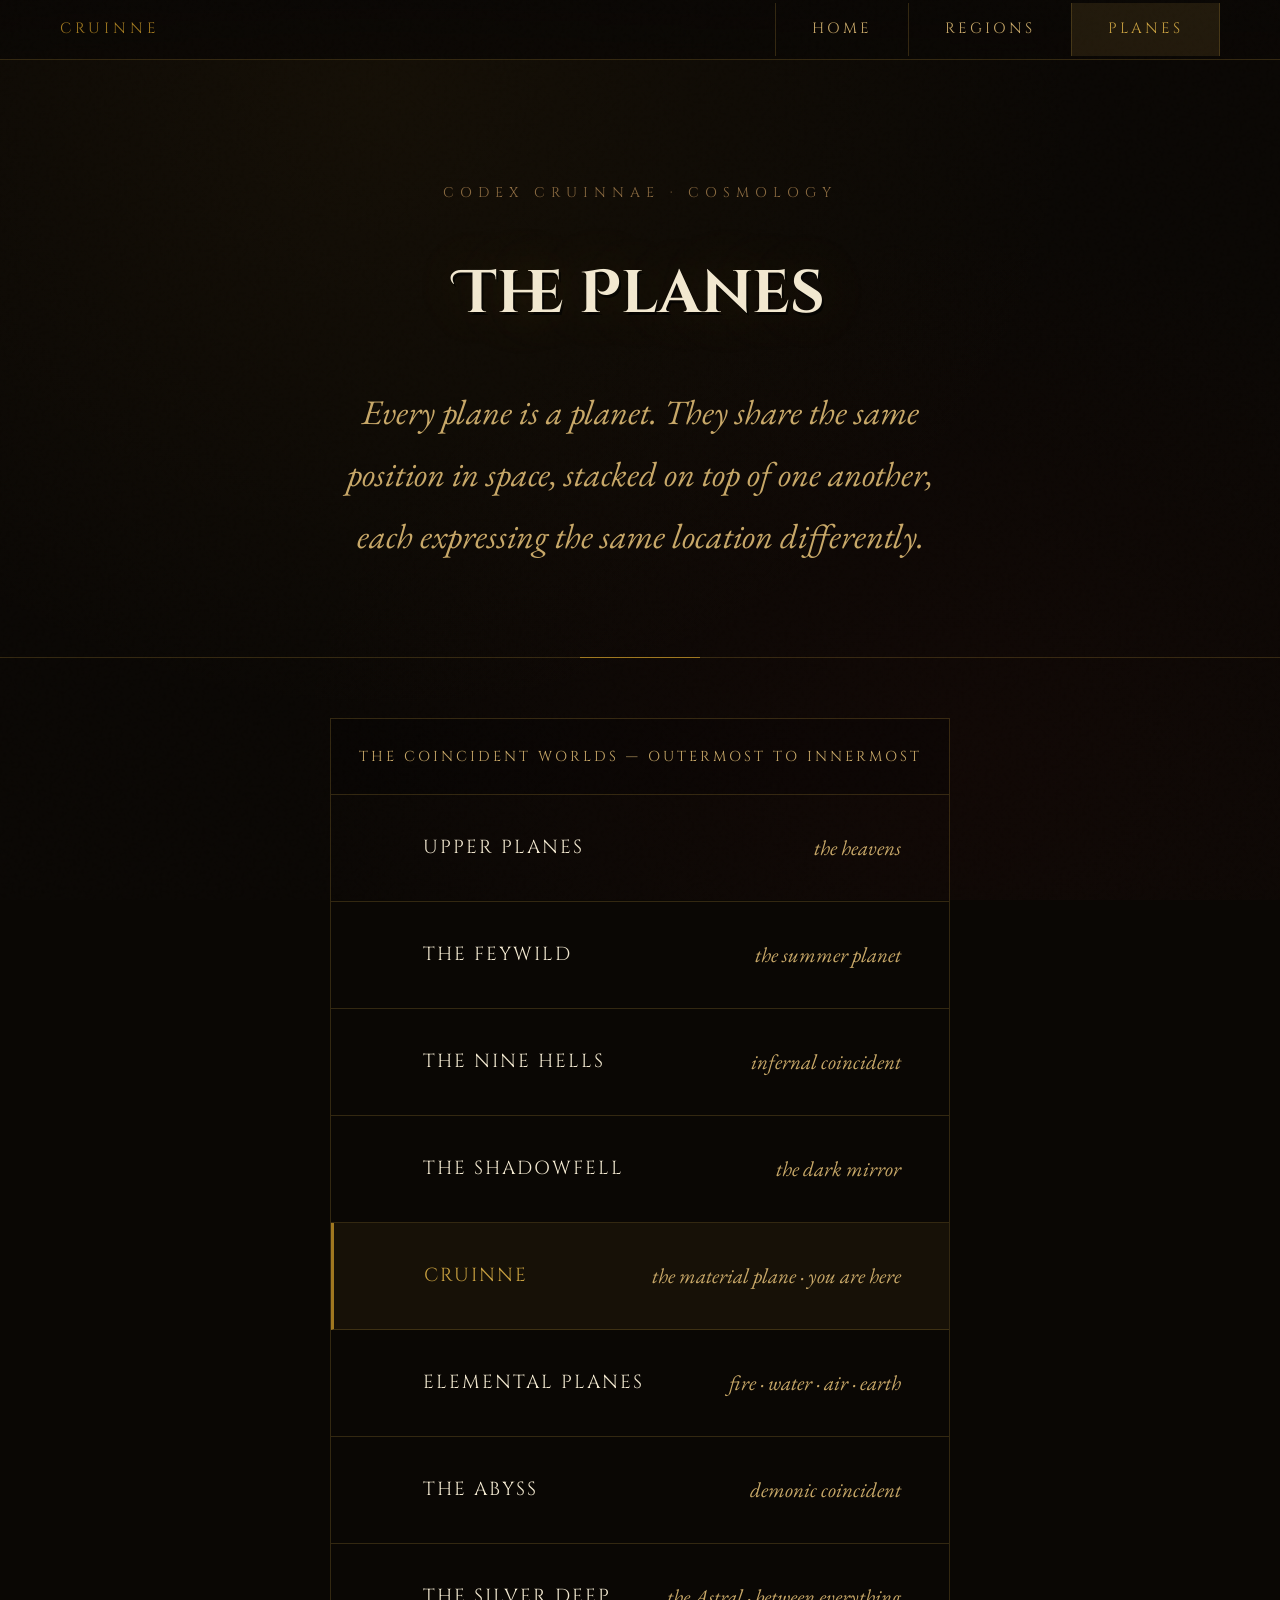
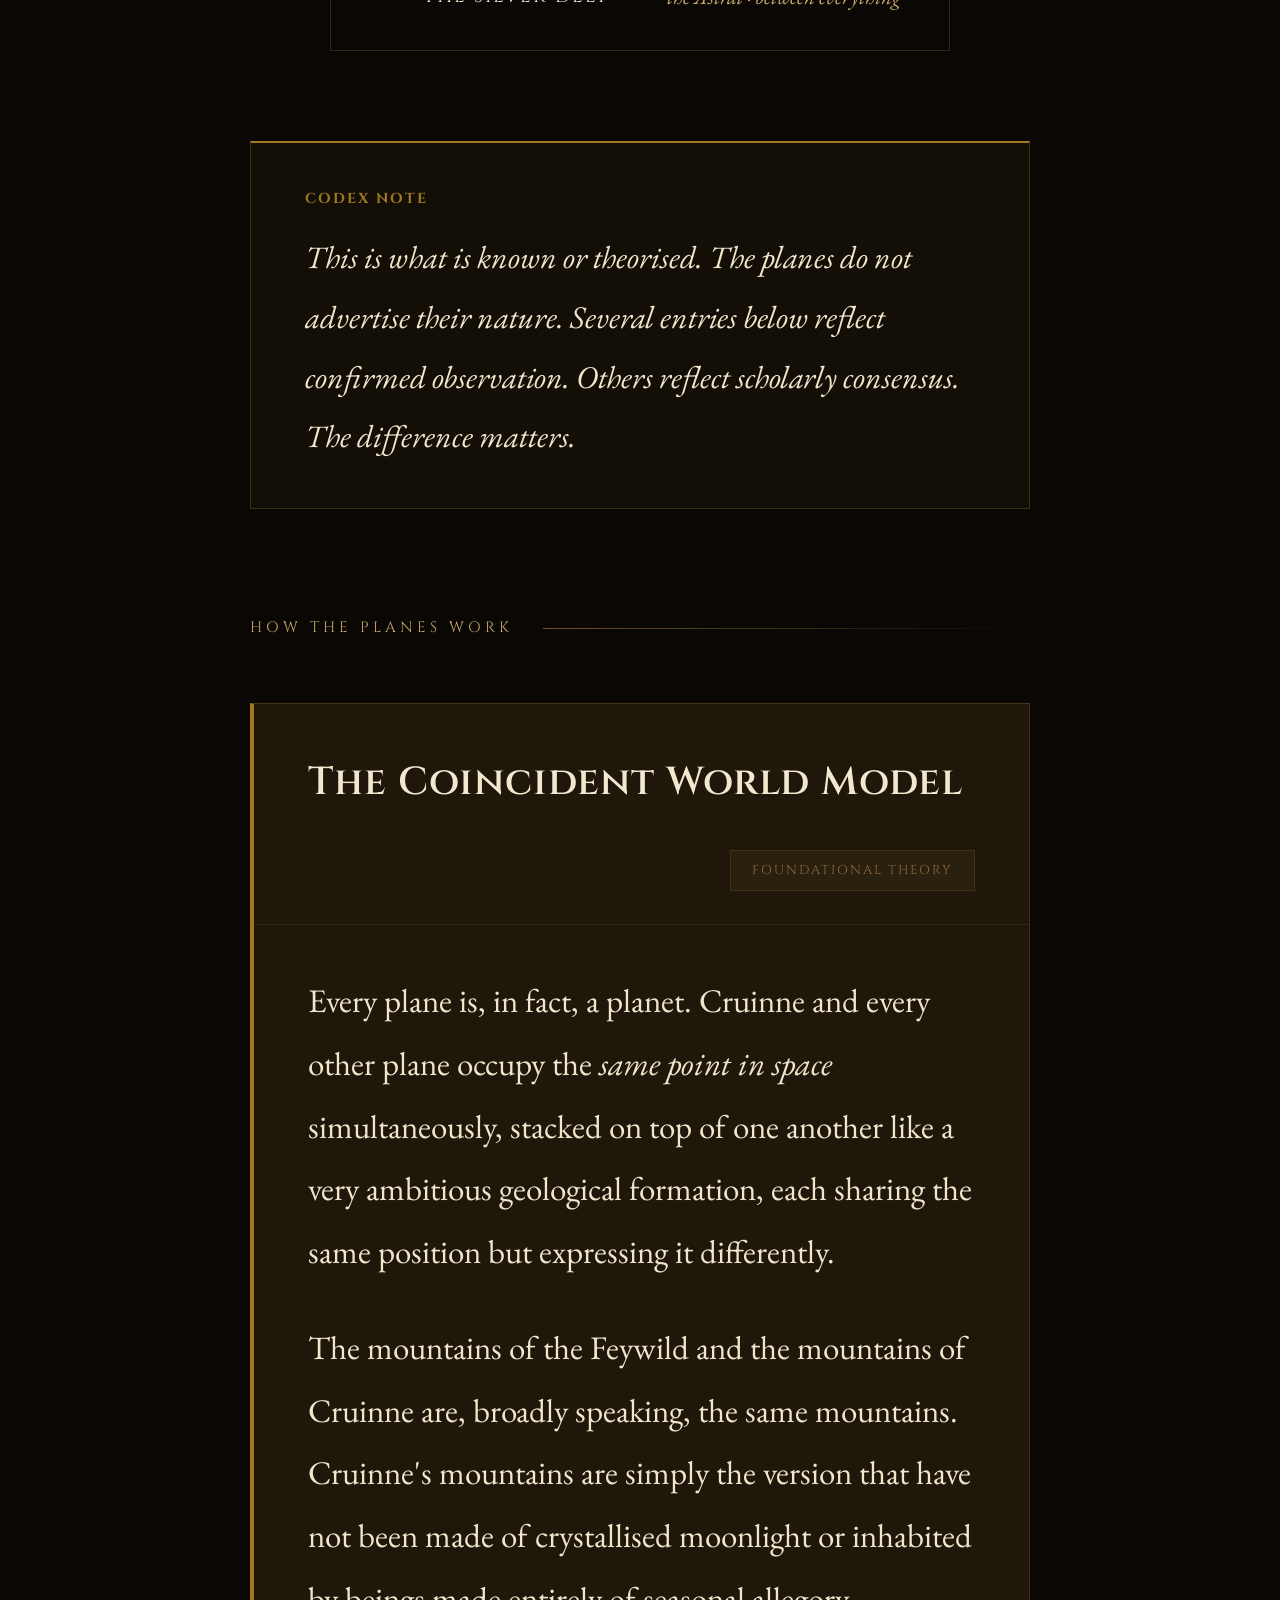
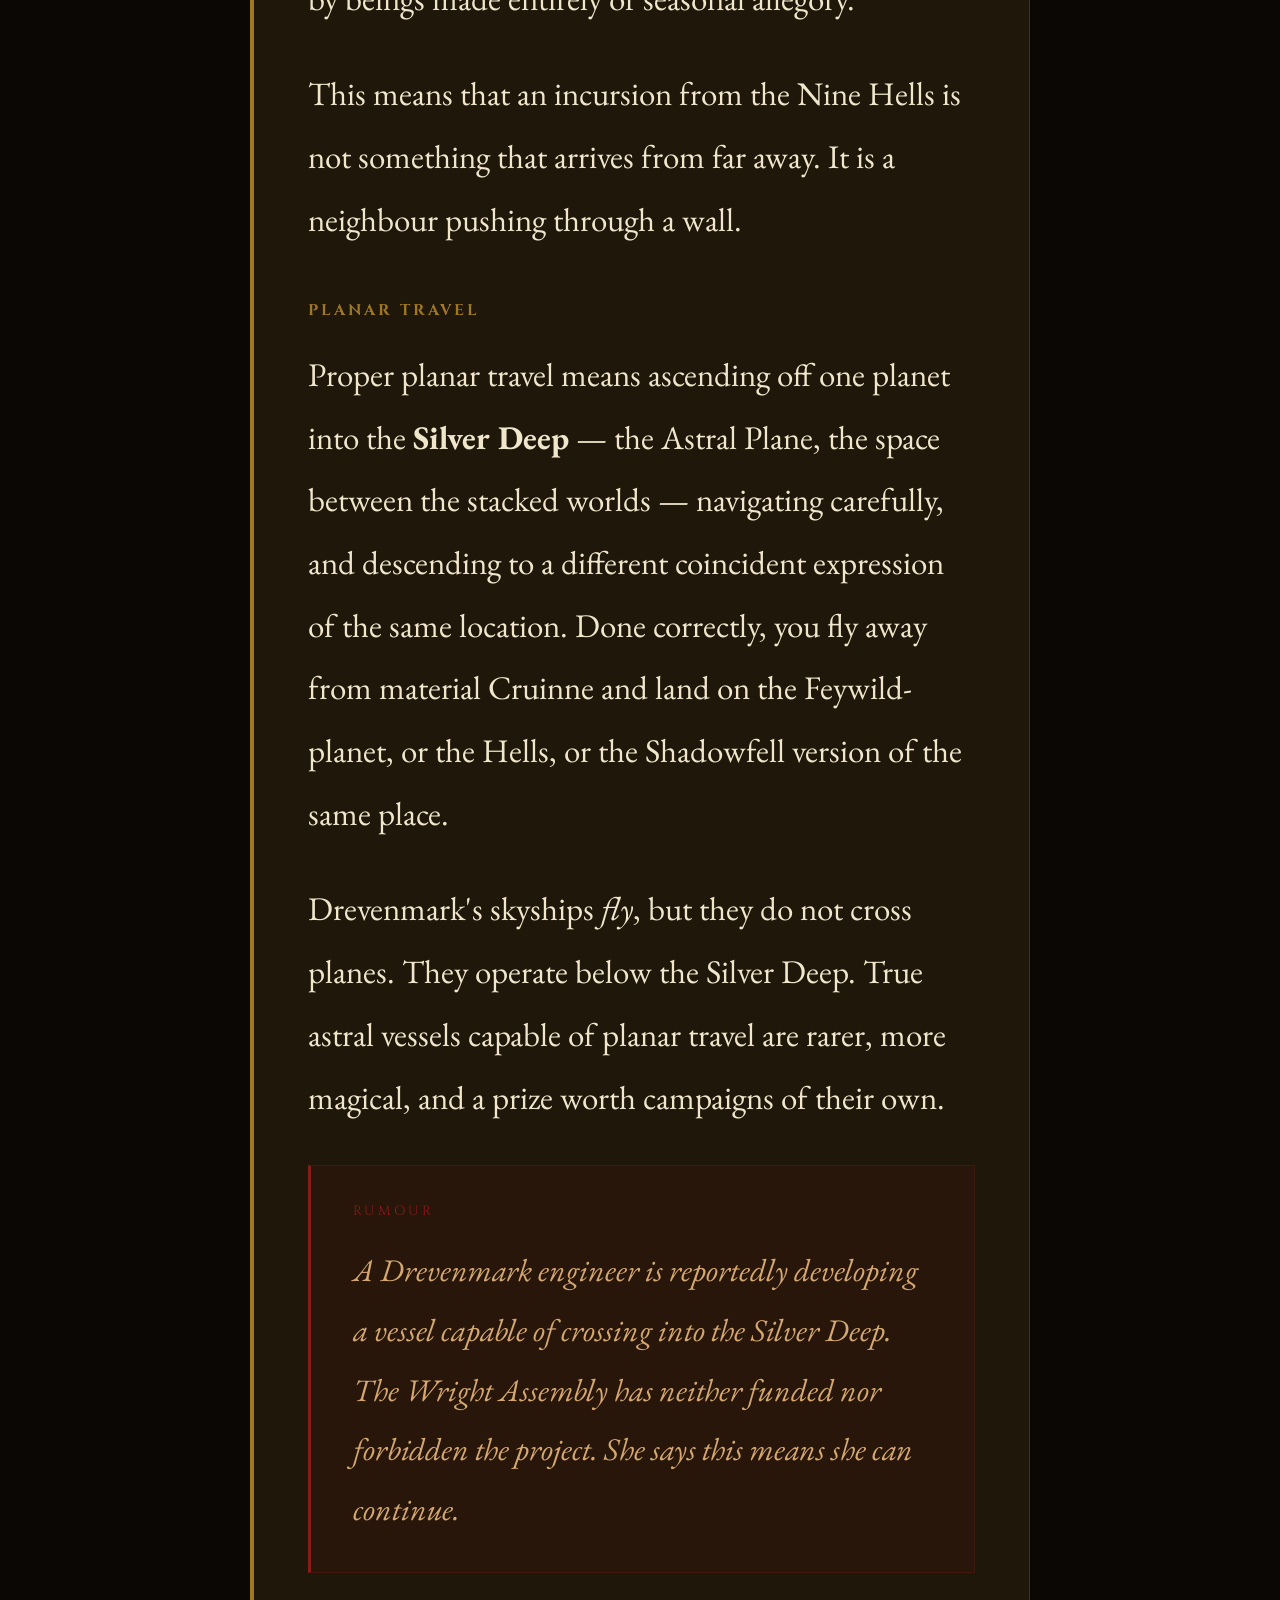
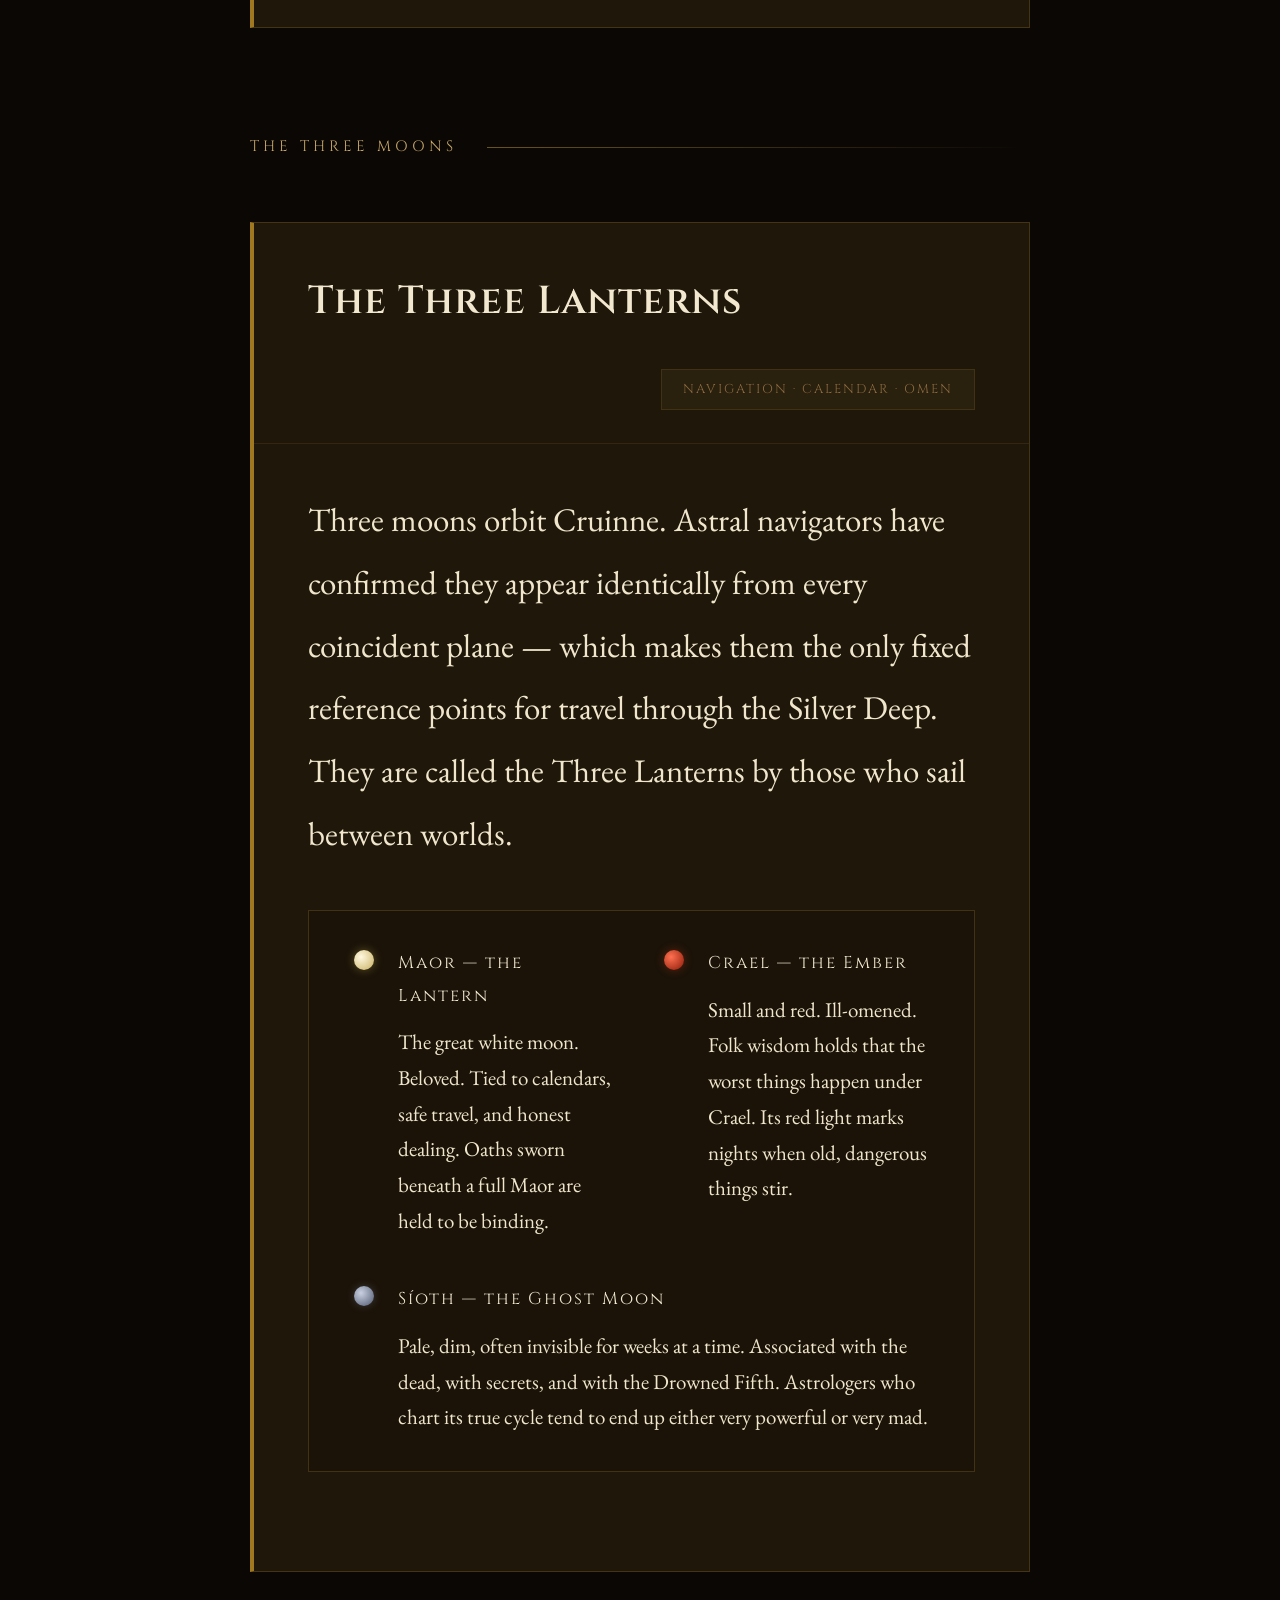
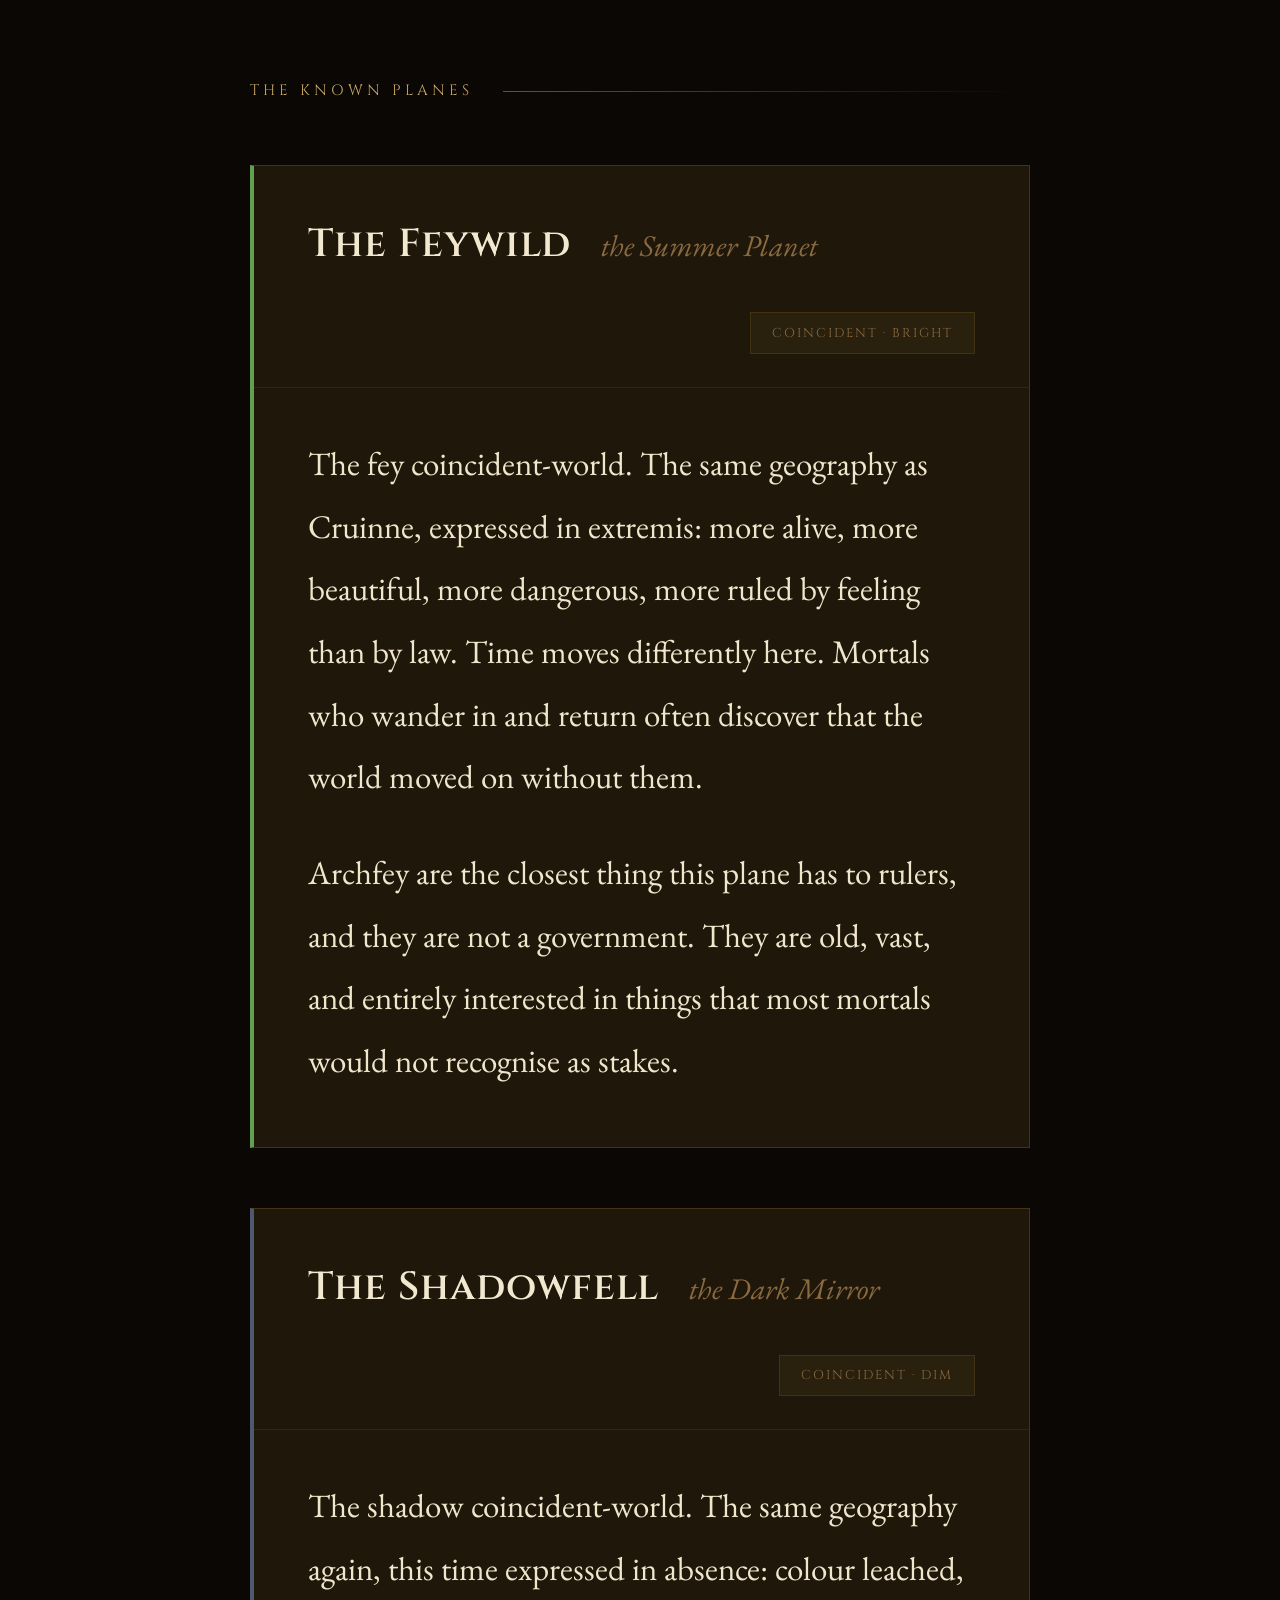
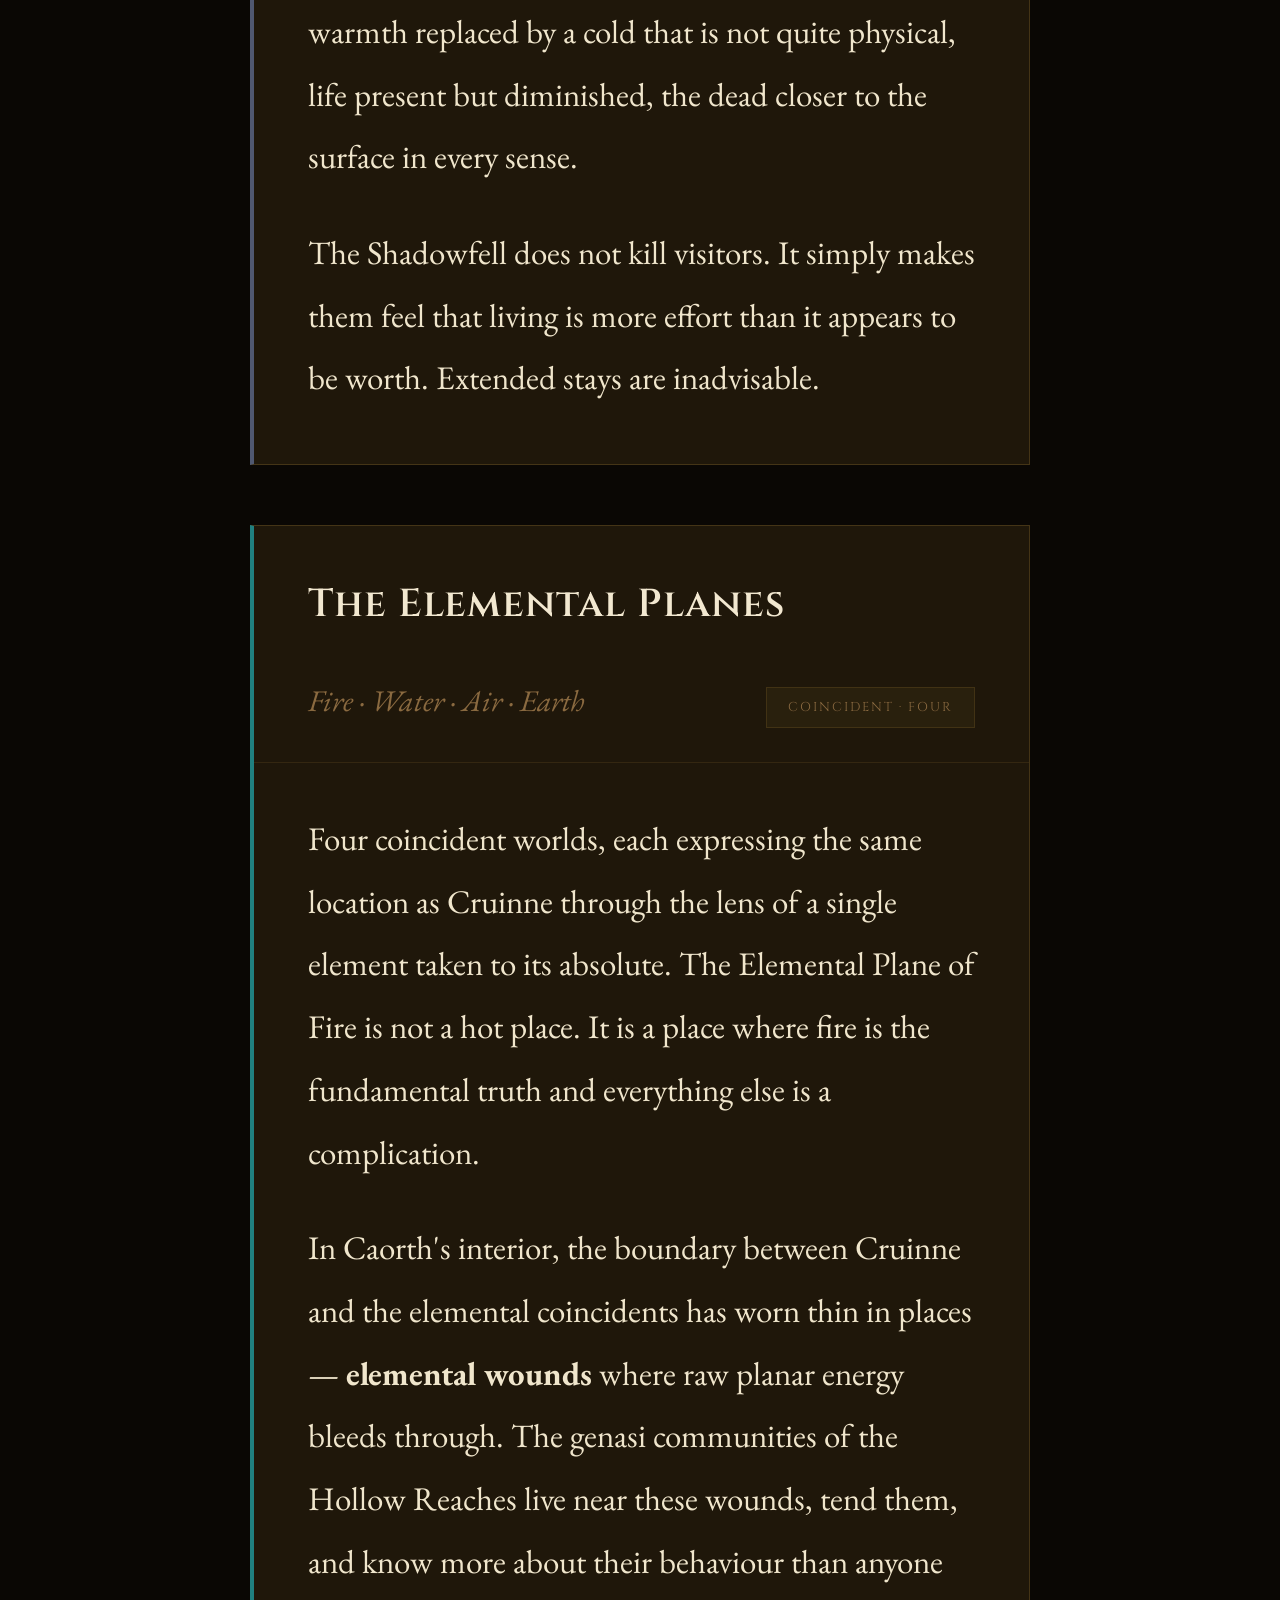
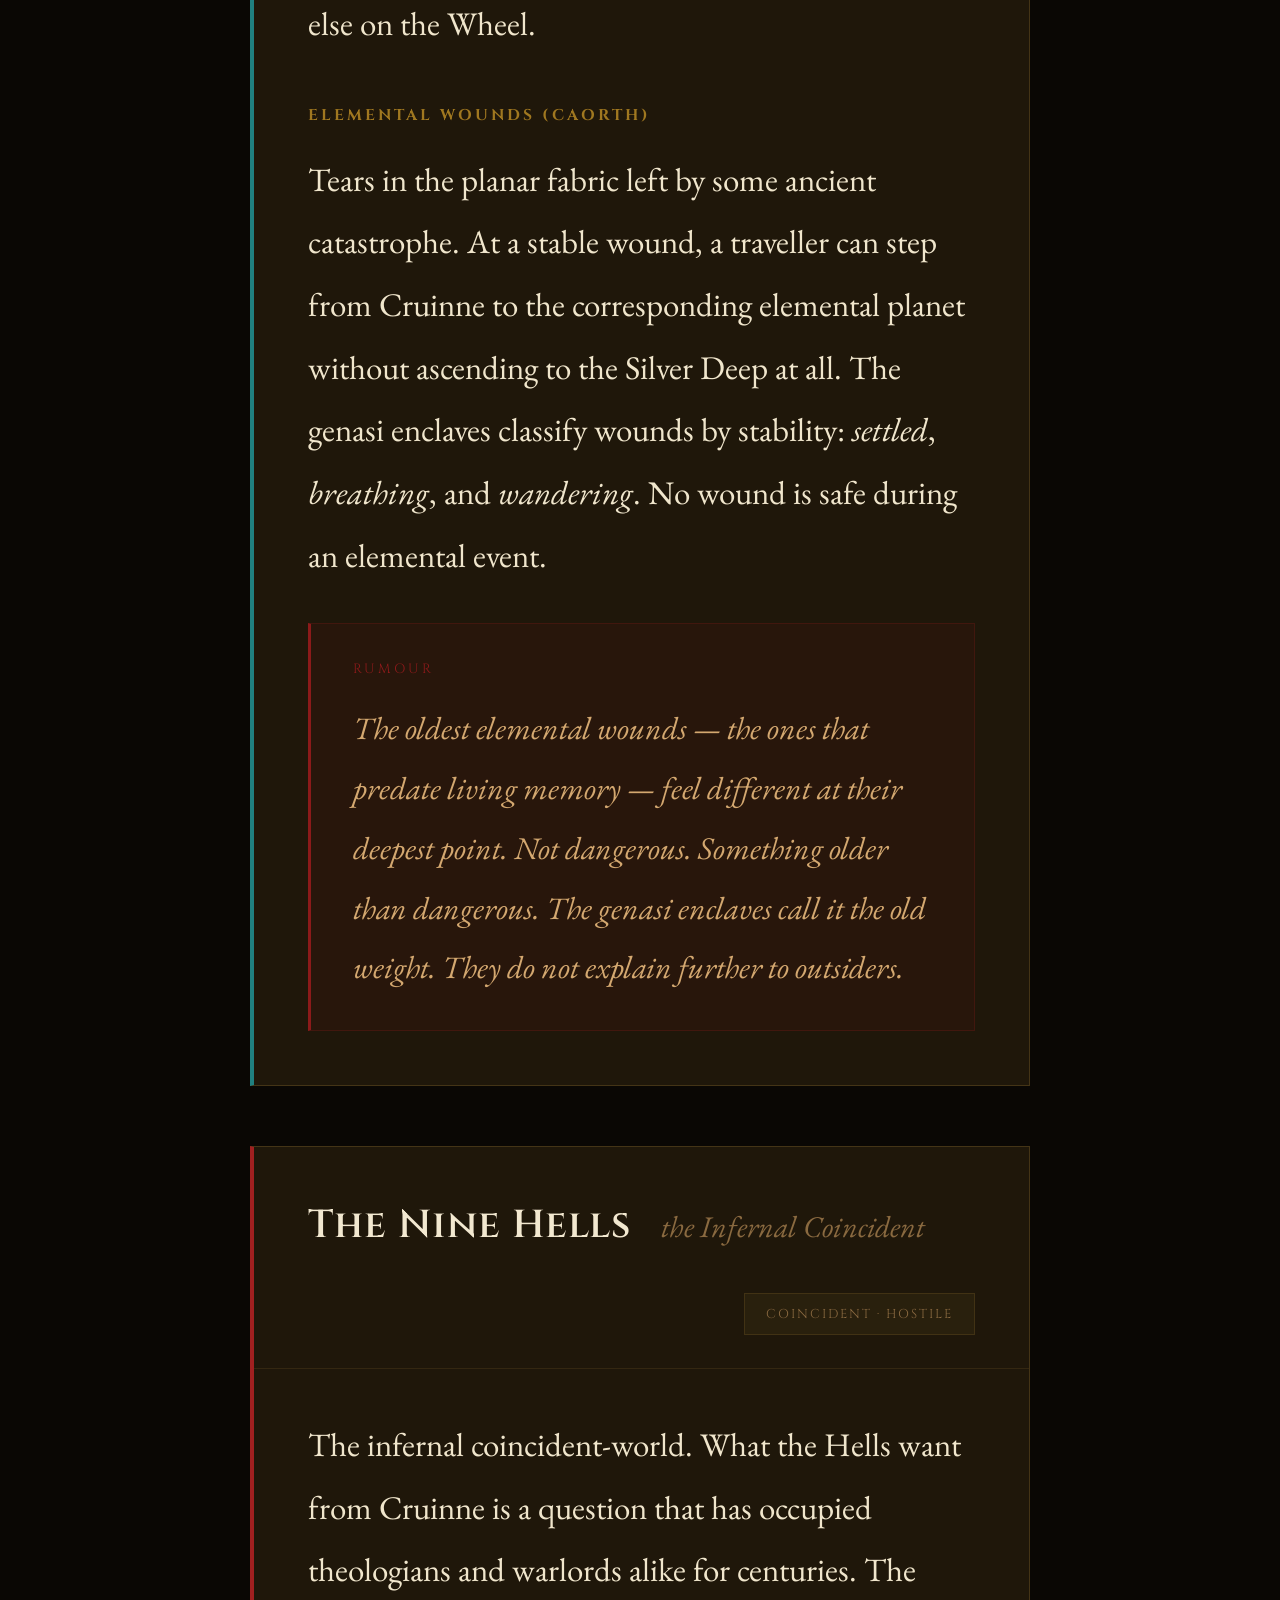
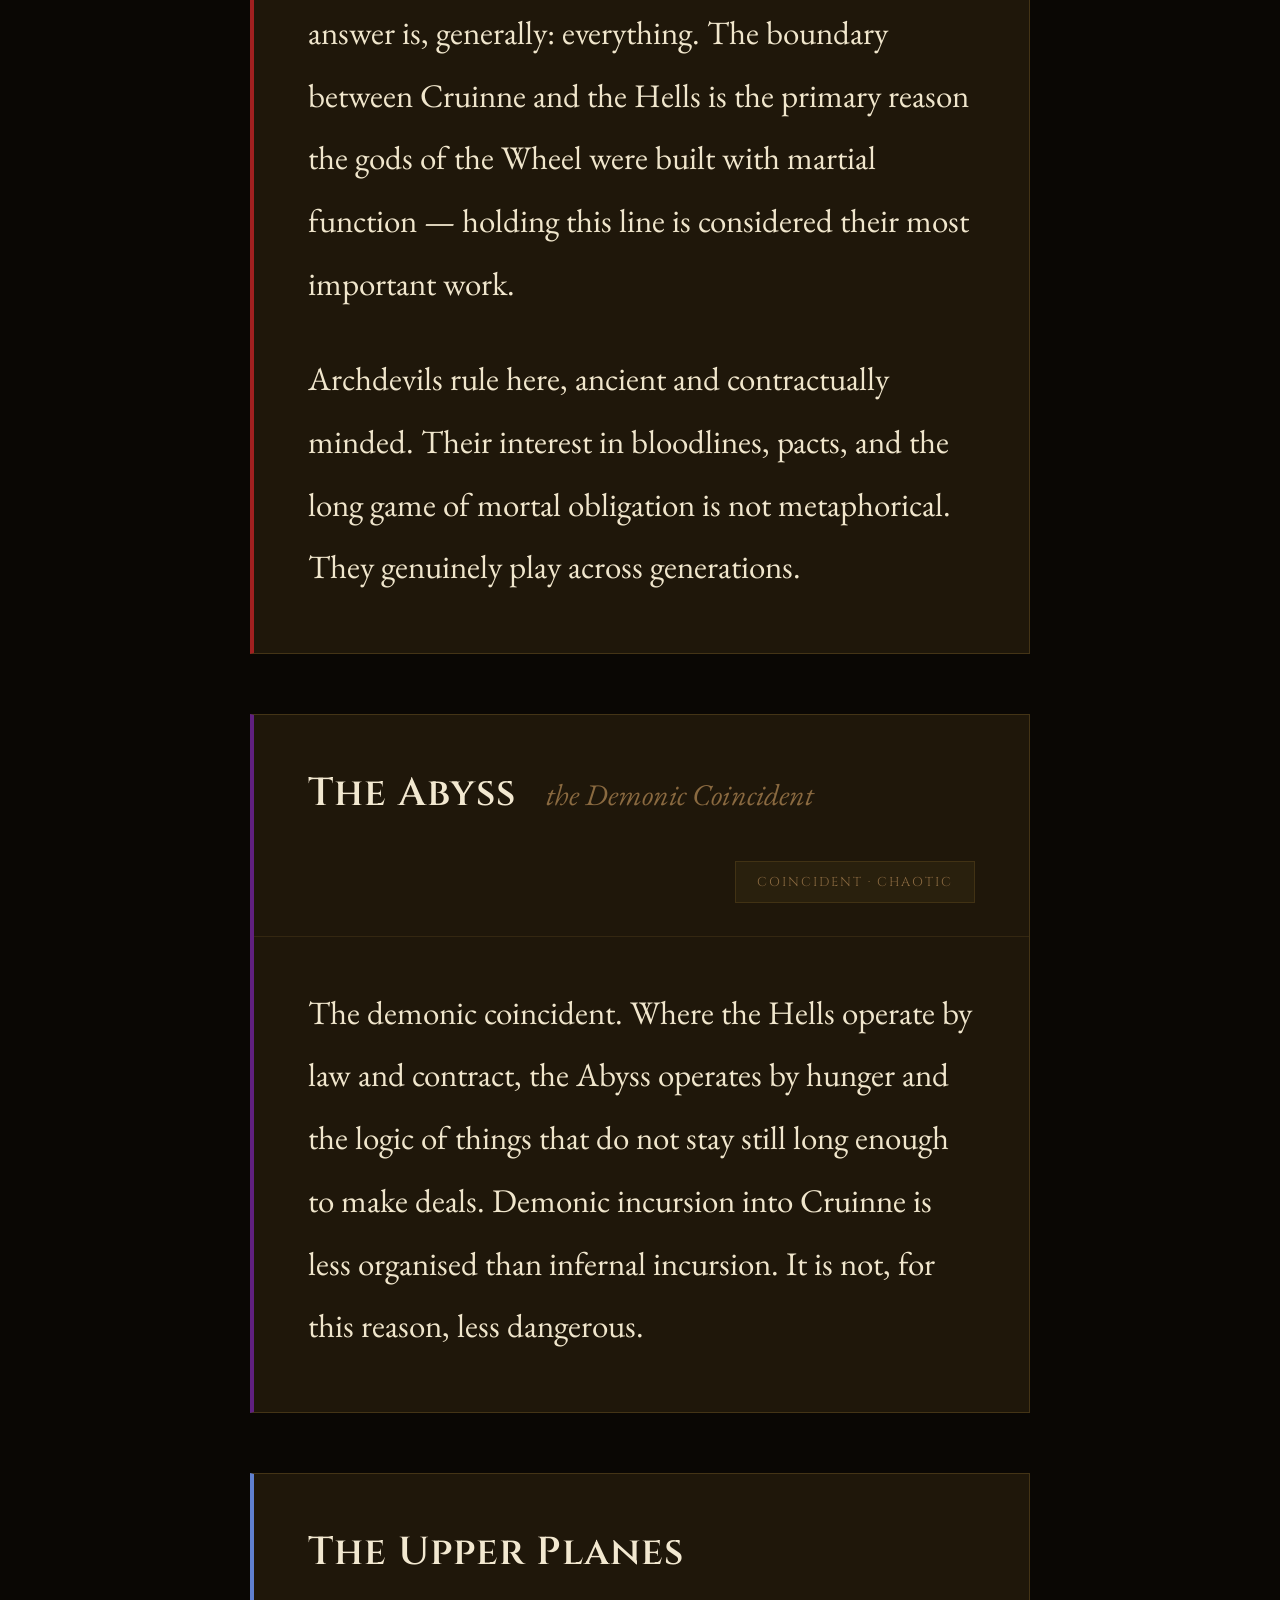
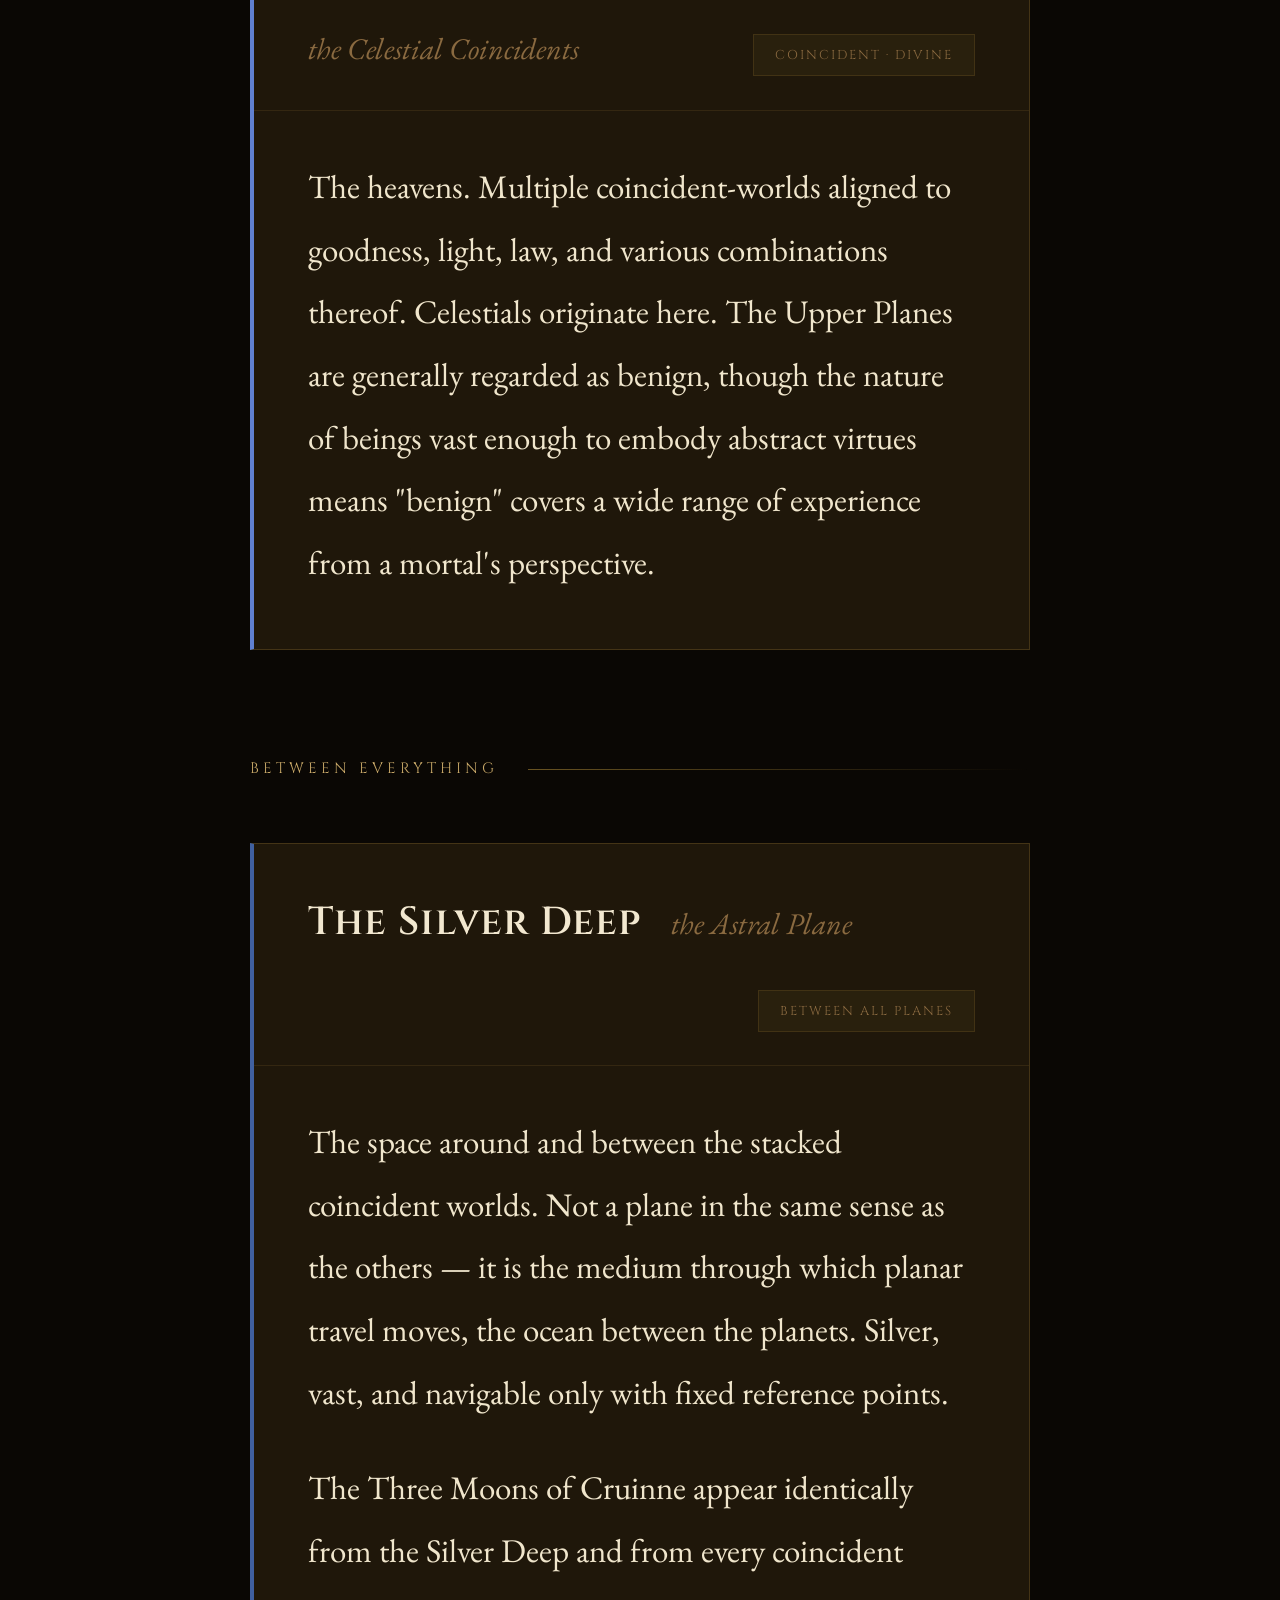
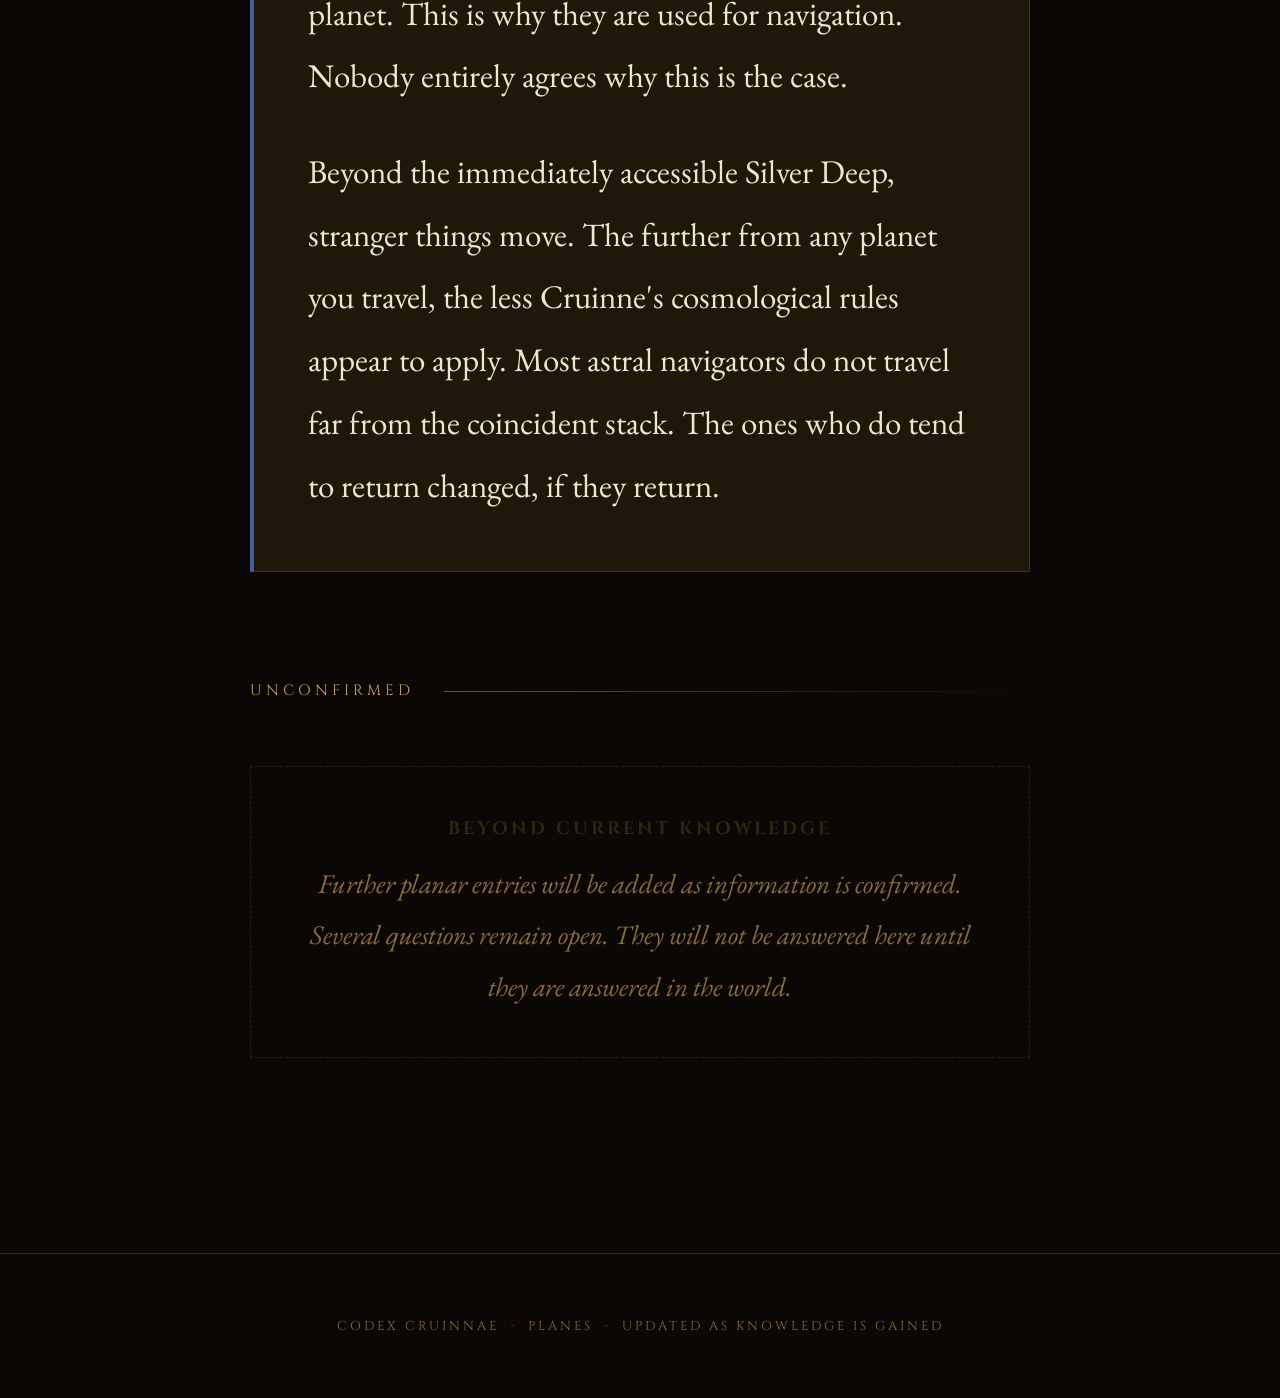
==== commit da04a8dd: "Set 1rem = 30px, scale decorative labels down proportionally" ====
--- a/planes.html
+++ b/planes.html
@@ -38,7 +38,7 @@
     }
     .stack-name {
       font-family: var(--font-heading);
-      font-size: 0.95rem;
+      font-size: 0.63rem;
       letter-spacing: 2px;
       text-transform: uppercase;
       color: var(--parchment);
@@ -48,13 +48,13 @@
     .stack-sub {
       font-family: var(--font-body);
       font-style: italic;
-      font-size: 1.05rem;
+      font-size: 0.7rem;
       color: var(--text-secondary);
       text-align: right;
     }
     .stack-label {
       font-family: var(--font-heading);
-      font-size: 0.72rem;
+      font-size: 0.48rem;
       letter-spacing: 3px;
       color: var(--text-secondary);
       text-transform: uppercase;
@@ -90,8 +90,8 @@
     .moon-maor  { background: radial-gradient(circle at 35% 35%, #fff8e0, #c8b060); box-shadow: 0 0 10px rgba(200,180,80,0.4); }
     .moon-crael { background: radial-gradient(circle at 35% 35%, #ff7050, #8b1a08); box-shadow: 0 0 10px rgba(200,60,30,0.4); }
     .moon-sioth { background: radial-gradient(circle at 35% 35%, #c8d0e0, #505870); box-shadow: 0 0 8px rgba(140,150,180,0.3); }
-    .moon-name  { font-family: var(--font-heading); font-size: 0.85rem; letter-spacing: 2px; color: var(--parchment); margin-bottom: 0.4rem; }
-    .moon-desc  { font-size: 1.05rem; color: var(--text-primary); line-height: 1.7; }
+    .moon-name  { font-family: var(--font-heading); font-size: 0.57rem; letter-spacing: 2px; color: var(--parchment); margin-bottom: 0.4rem; }
+    .moon-desc  { font-size: 0.7rem; color: var(--text-primary); line-height: 1.7; }
 
     /* plane entries: different accent colours */
     .entry.upper    { border-left-color: #6080d0; }
--- a/style.css
+++ b/style.css
@@ -30,7 +30,7 @@
 }
 
 html {
-  font-size: 20px; /* 1rem = 20px. All rem values scale from here. */
+  font-size: 30px; /* 1rem = 30px. All rem values scale from here. */
   scroll-behavior: smooth;
 }
 
@@ -76,7 +76,7 @@
 
 .nav-brand {
   font-family: var(--font-heading);
-  font-size: 0.75rem;   /* 15px */
+  font-size: 0.5rem;   /* 15px */
   letter-spacing: 4px;
   color: var(--gold-dim);
   text-transform: uppercase;
@@ -94,7 +94,7 @@
 
 .nav-links a {
   font-family: var(--font-heading);
-  font-size: 0.75rem;   /* 15px */
+  font-size: 0.5rem;   /* 15px */
   letter-spacing: 3px;
   text-transform: uppercase;
   color: var(--text-secondary);
@@ -159,7 +159,7 @@
 
 .hero-eyebrow {
   font-family: var(--font-heading);
-  font-size: 0.7rem;     /* 14px */
+  font-size: 0.47rem;    /* ~14px */
   letter-spacing: 6px;
   color: var(--text-faint);
   text-transform: uppercase;
@@ -250,7 +250,7 @@
 
 .lore-card-title {
   font-family: var(--font-heading);
-  font-size: 0.85rem;    /* 17px */
+  font-size: 0.57rem;    /* 17px */
   letter-spacing: 3px;
   text-transform: uppercase;
   color: var(--parchment);
@@ -269,7 +269,7 @@
   position: absolute;
   bottom: 1rem; right: 1.2rem;
   font-family: var(--font-heading);
-  font-size: 0.65rem;
+  font-size: 0.43rem;
   letter-spacing: 2px;
   color: var(--text-faint);
   text-transform: uppercase;
@@ -295,7 +295,7 @@
 
 .page-label {
   font-family: var(--font-heading);
-  font-size: 0.7rem;     /* 14px */
+  font-size: 0.47rem;    /* ~14px */
   letter-spacing: 6px;
   color: var(--text-faint);
   text-transform: uppercase;
@@ -379,7 +379,7 @@
 .entry-tag {
   margin-left: auto;
   font-family: var(--font-heading);
-  font-size: 0.65rem;    /* 13px */
+  font-size: 0.43rem;    /* 13px */
   letter-spacing: 2px;
   color: var(--text-faint);
   text-transform: uppercase;
@@ -404,7 +404,7 @@
 
 .entry-body h4 {
   font-family: var(--font-heading);
-  font-size: 0.78rem;    /* 15.6px */
+  font-size: 0.52rem;    /* ~15.6px */
   letter-spacing: 3px;
   color: var(--gold-dim);
   text-transform: uppercase;
@@ -427,7 +427,7 @@
   display: block;
   font-family: var(--font-heading);
   font-style: normal;
-  font-size: 0.68rem;    /* 13.6px */
+  font-size: 0.45rem;    /* ~13.5px */
   letter-spacing: 3px;
   color: var(--ember-dim);
   text-transform: uppercase;
@@ -447,7 +447,7 @@
 
 .section-divider-label {
   font-family: var(--font-heading);
-  font-size: 0.75rem;    /* 15px */
+  font-size: 0.5rem;     /* 15px */
   letter-spacing: 4px;
   color: var(--text-secondary);
   text-transform: uppercase;
@@ -473,7 +473,7 @@
 .codex-note strong {
   font-family: var(--font-heading);
   font-style: normal;
-  font-size: 0.72rem;    /* 14.4px */
+  font-size: 0.48rem;    /* ~14.4px */
   letter-spacing: 2px;
   color: var(--gold-dim);
   display: block;
@@ -487,7 +487,7 @@
   padding: 2rem;
   text-align: center;
   font-family: var(--font-heading);
-  font-size: 0.65rem;    /* 13px */
+  font-size: 0.43rem;    /* 13px */
   letter-spacing: 3px;
   color: var(--text-faint);
   text-transform: uppercase;
